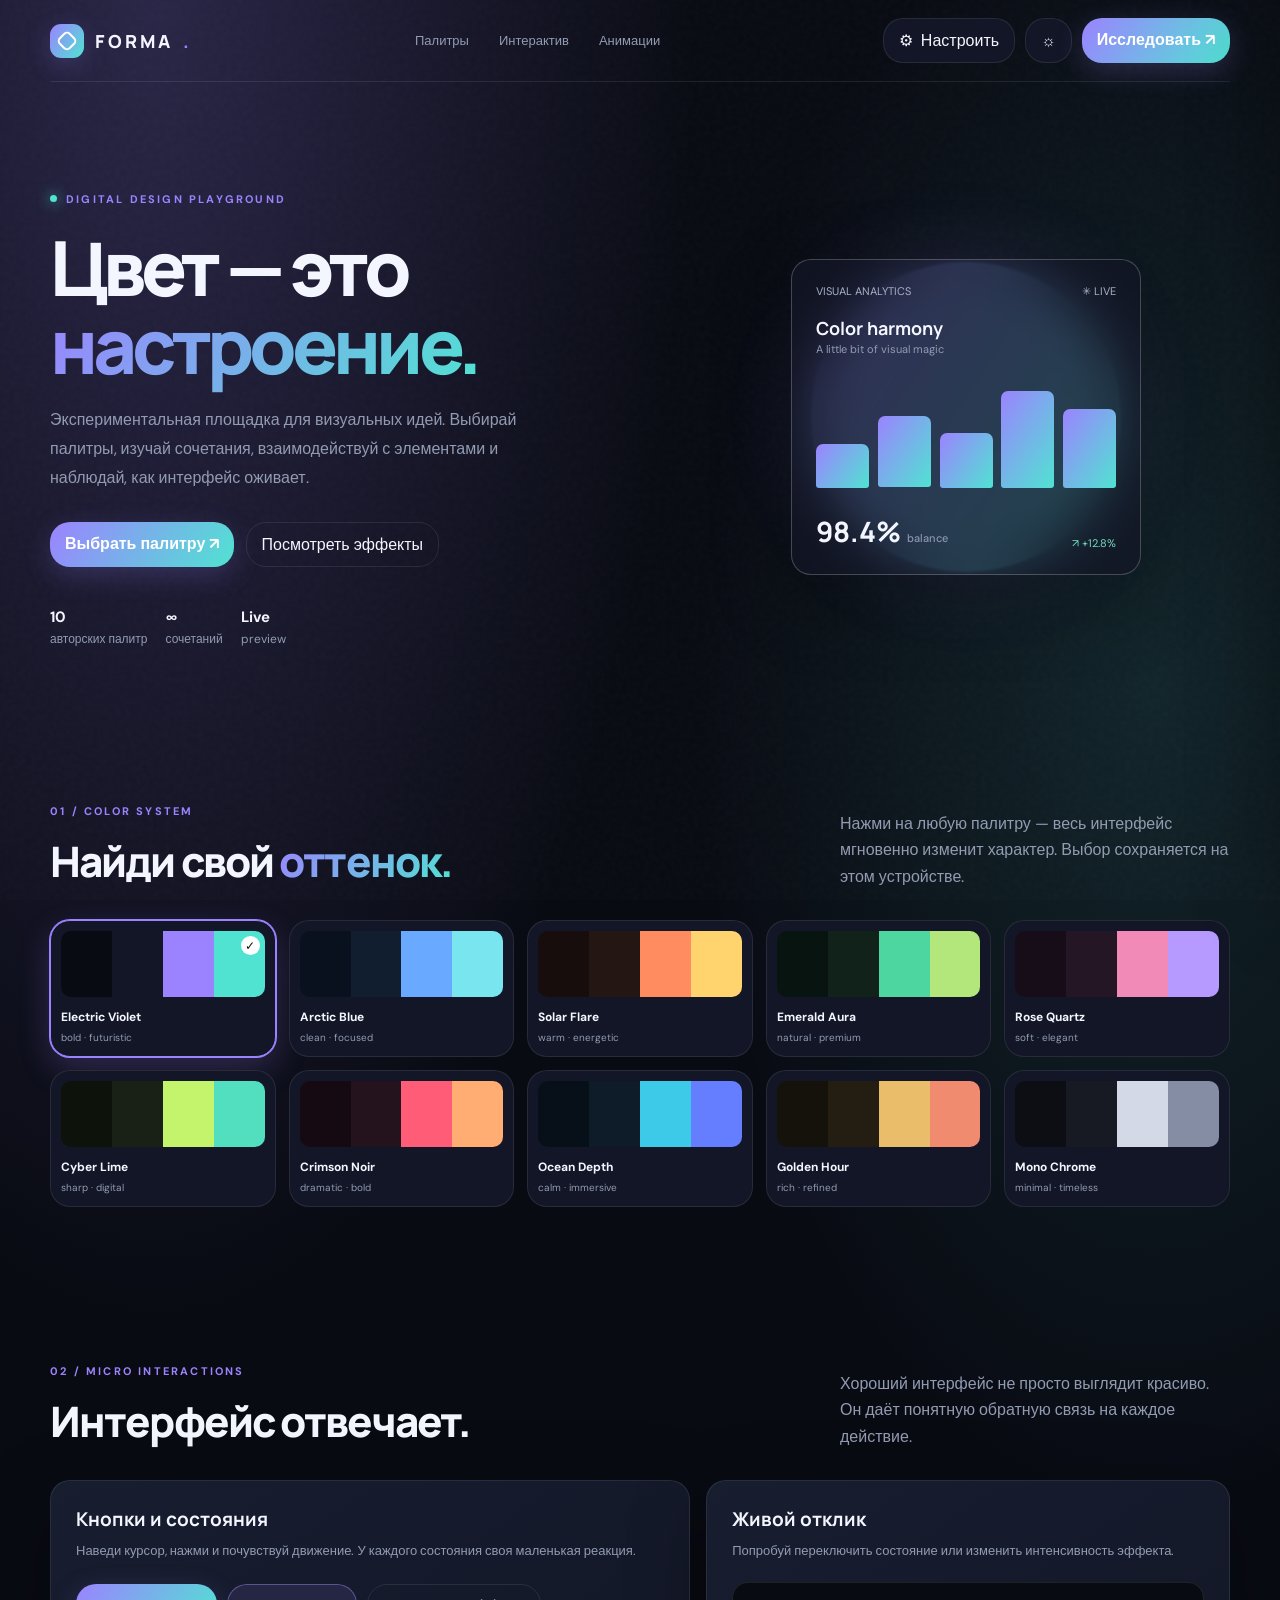
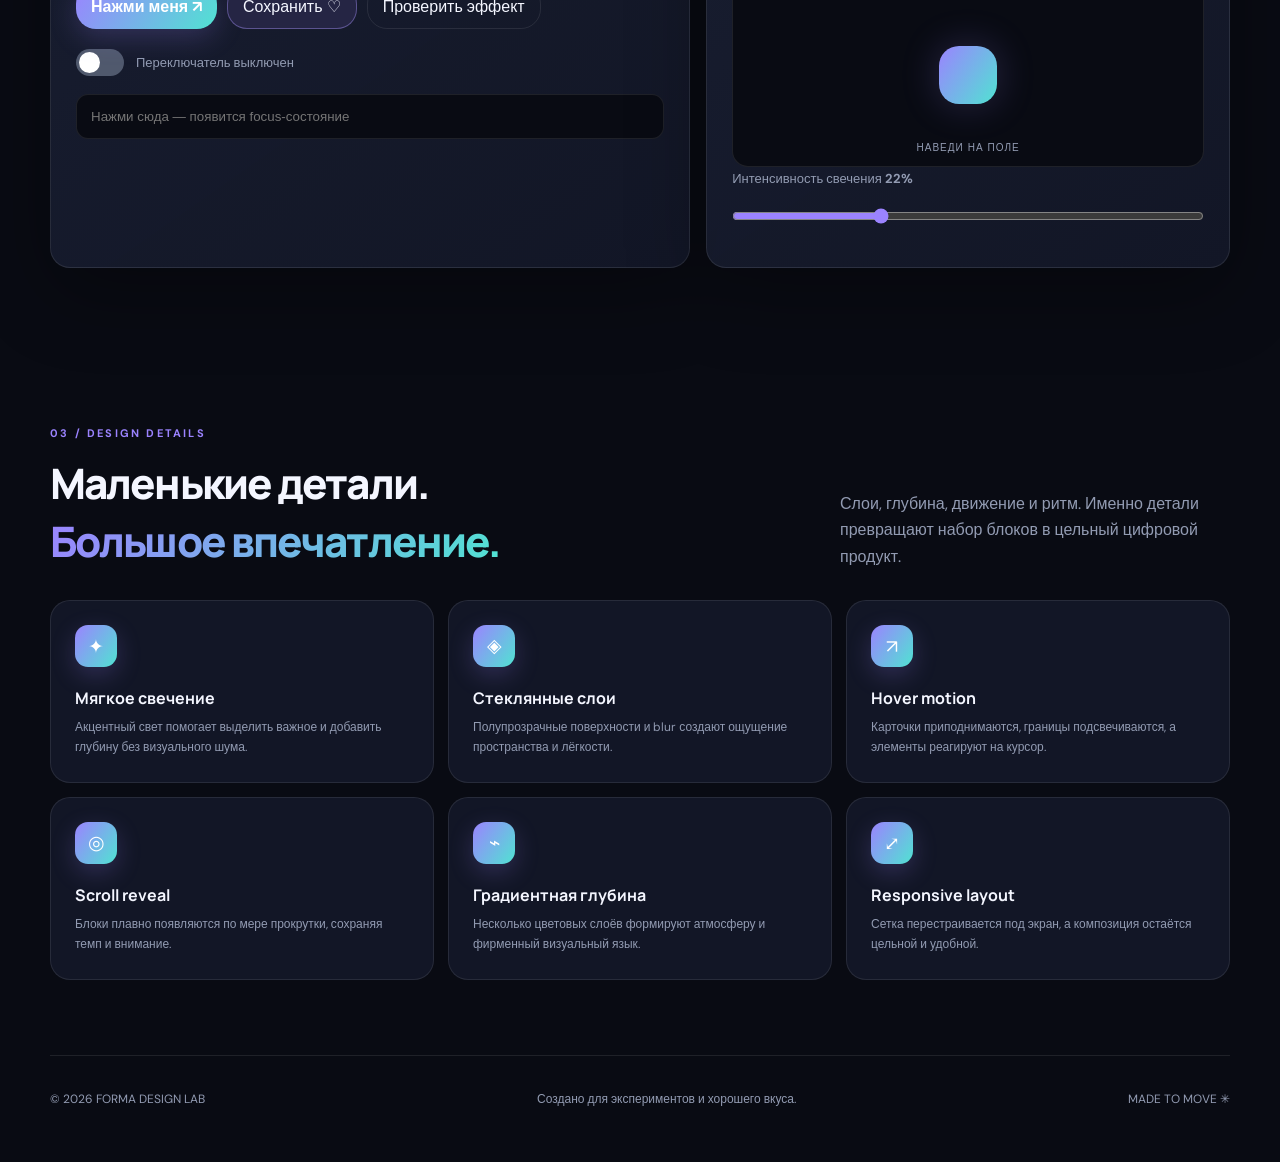
==== index.html @ 9c377cf8 "Expand FORMA into a full visual design system" ====
<!doctype html>
<html lang="ru">
<head>
<meta charset="utf-8"><meta name="viewport" content="width=device-width,initial-scale=1">
<meta name="theme-color" content="#090b13"><title>FORMA — Design playground</title>
<link rel="preconnect" href="https://fonts.googleapis.com"><link rel="preconnect" href="https://fonts.gstatic.com" crossorigin>
<link href="https://fonts.googleapis.com/css2?family=DM+Sans:wght@400;500;600;700&family=Manrope:wght@400;500;600;700;800&display=swap" rel="stylesheet">
<style>
:root{color-scheme:dark;--bg:#090b13;--surface:#111522;--surface2:#171d2d;--text:#f4f6ff;--muted:#929bb2;--line:rgba(255,255,255,.09);--a:#8b7cff;--b:#48d9d0;--glow:rgba(139,124,255,.22);--grad:linear-gradient(125deg,#8b7cff,#48d9d0);--shadow:0 24px 80px rgba(0,0,0,.32)}
*{box-sizing:border-box}html{scroll-behavior:smooth}body{margin:0;background:radial-gradient(ellipse at 12% 0%,var(--glow),transparent 34%),radial-gradient(ellipse at 90% 25%,color-mix(in srgb,var(--b) 12%,transparent),transparent 28%),var(--bg);color:var(--text);font-family:'DM Sans',sans-serif;min-height:100vh;transition:background .5s,color .35s;overflow-x:hidden}body:before{content:"";position:fixed;inset:0;pointer-events:none;z-index:-1;opacity:.17;background-image:url("data:image/svg+xml,%3Csvg viewBox='0 0 180 180' xmlns='http://www.w3.org/2000/svg'%3E%3Cfilter id='n'%3E%3CfeTurbulence type='fractalNoise' baseFrequency='.9' numOctaves='3' stitchTiles='stitch'/%3E%3C/filter%3E%3Crect width='100%25' height='100%25' filter='url(%23n)' opacity='.16'/%3E%3C/svg%3E")}
button{font:inherit;color:inherit;cursor:pointer}a{color:inherit;text-decoration:none}.shell{width:min(1180px,calc(100% - 48px));margin:auto}.topbar{height:82px;display:flex;align-items:center;justify-content:space-between;border-bottom:1px solid var(--line)}.brand{display:flex;align-items:center;gap:11px;font:800 18px Manrope;letter-spacing:.16em}.brandmark{width:34px;height:34px;border-radius:11px;background:var(--grad);box-shadow:0 6px 24px var(--glow);position:relative}.brandmark:after{content:"";position:absolute;inset:9px;border:2px solid white;border-radius:5px;transform:rotate(45deg)}.nav{display:flex;gap:30px;color:var(--muted);font-size:13px}.nav a{transition:color .2s}.nav a:hover{color:var(--text)}.top-actions{display:flex;gap:10px}.icon-btn,.btn{border:1px solid var(--line);background:var(--surface);border-radius:13px;padding:11px 15px;transition:transform .25s,border-color .25s,box-shadow .25s,background .25s}.icon-btn:hover,.btn:hover{transform:translateY(-3px);border-color:color-mix(in srgb,var(--a) 70%,white);box-shadow:0 10px 28px var(--glow)}.btn-primary{background:var(--grad);border:0;color:#fff;font-weight:700;box-shadow:0 8px 28px var(--glow)}.btn-primary:hover{filter:saturate(1.2);box-shadow:0 14px 38px var(--glow)}.hero{padding:104px 0 76px;display:grid;grid-template-columns:1.05fr .95fr;gap:70px;align-items:center}.eyebrow{display:inline-flex;gap:9px;align-items:center;color:var(--a);font-size:11px;letter-spacing:.2em;text-transform:uppercase;font-weight:700}.dot{width:7px;height:7px;background:var(--b);border-radius:50%;box-shadow:0 0 14px var(--b);animation:pulse 2s infinite}@keyframes pulse{50%{opacity:.35;transform:scale(.7)}}h1,h2,h3,p{margin-top:0}h1{font:800 clamp(48px,6vw,76px)/1.02 Manrope;letter-spacing:-.065em;margin:22px 0}.gradient-text{background:var(--grad);background-clip:text;color:transparent}.hero-copy{max-width:510px;color:var(--muted);font-size:16px;line-height:1.8}.hero-buttons{display:flex;gap:12px;margin-top:30px}.hero-note{display:flex;gap:18px;margin-top:40px;color:var(--muted);font-size:12px}.hero-note strong{color:var(--text);font-size:15px;display:block;margin-bottom:4px}.visual{position:relative;min-height:430px;display:grid;place-items:center}.orb{position:absolute;width:310px;height:310px;border-radius:50%;background:var(--grad);filter:blur(1px);opacity:.85;animation:float 8s ease-in-out infinite;box-shadow:0 0 100px var(--glow)}.orb:before,.orb:after{content:"";position:absolute;inset:22px;border-radius:50%;border:1px solid rgba(255,255,255,.35);transform:rotateX(65deg) rotateZ(25deg)}.orb:after{inset:48px;transform:rotateX(65deg) rotateZ(-35deg)}@keyframes float{50%{transform:translateY(-18px) rotate(12deg)}}.glass-card{position:relative;width:min(350px,90%);padding:24px;border:1px solid rgba(255,255,255,.22);background:rgba(18,22,36,.72);backdrop-filter:blur(24px);border-radius:24px;box-shadow:var(--shadow);animation:cardFloat 6s ease-in-out infinite;z-index:1}@keyframes cardFloat{50%{transform:translateY(-12px) rotate(1deg)}}.glass-head{display:flex;justify-content:space-between;align-items:center;color:#aab2c8;font-size:11px}.mini-bars{display:flex;align-items:end;gap:9px;height:105px;margin:24px 0}.mini-bars i{display:block;flex:1;border-radius:7px 7px 3px 3px;background:var(--grad);animation:barIn 1s both;transform-origin:bottom}.mini-bars i:nth-child(1){height:42%}.mini-bars i:nth-child(2){height:68%;animation-delay:.1s}.mini-bars i:nth-child(3){height:52%;animation-delay:.2s}.mini-bars i:nth-child(4){height:92%;animation-delay:.3s}.mini-bars i:nth-child(5){height:75%;animation-delay:.4s}@keyframes barIn{from{transform:scaleY(0)}to{transform:scaleY(1)}}.metric{font:700 28px Manrope}.metric small{font:500 11px 'DM Sans';color:#8c96ae}.section{padding:76px 0}.section-head{display:flex;align-items:end;justify-content:space-between;gap:20px;margin-bottom:30px}.section-head h2{font:800 clamp(30px,4vw,42px) Manrope;letter-spacing:-.045em;margin:12px 0 0}.section-head p{color:var(--muted);max-width:390px;line-height:1.65;margin:0}.palette-grid{display:grid;grid-template-columns:repeat(5,1fr);gap:13px}.palette{border:1px solid var(--line);background:var(--surface);padding:10px;border-radius:17px;text-align:left;transition:transform .25s,border-color .25s,box-shadow .25s;position:relative;overflow:hidden}.palette:hover{transform:translateY(-6px);border-color:var(--a);box-shadow:0 15px 35px var(--glow)}.palette.active{border-color:var(--a);box-shadow:0 0 0 1px var(--a),0 12px 32px var(--glow)}.swatches{height:66px;border-radius:10px;display:flex;overflow:hidden;margin-bottom:12px}.swatches i{flex:1}.palette b{font-size:12px;display:block}.palette small{font-size:10px;color:var(--muted)}.palette .check{position:absolute;right:15px;top:15px;background:#fff;color:#111;width:19px;height:19px;border-radius:50%;display:grid;place-items:center;font-size:12px;opacity:0;transform:scale(.5);transition:.2s}.palette.active .check{opacity:1;transform:scale(1)}.demo-grid{display:grid;grid-template-columns:1.1fr .9fr;gap:16px}.panel{background:linear-gradient(145deg,color-mix(in srgb,var(--surface2) 90%,transparent),var(--surface));border:1px solid var(--line);border-radius:22px;padding:25px;box-shadow:var(--shadow);transition:transform .3s,border-color .3s}.panel:hover{border-color:color-mix(in srgb,var(--a) 50%,var(--line))}.panel h3{font:700 19px Manrope;margin-bottom:8px}.muted{color:var(--muted);font-size:13px;line-height:1.7}.button-row{display:flex;flex-wrap:wrap;gap:10px;margin-top:22px}.btn-outline{background:transparent}.btn-soft{background:color-mix(in srgb,var(--a) 14%,var(--surface));border-color:color-mix(in srgb,var(--a) 35%,var(--line))}.interaction{display:flex;gap:12px;align-items:center;margin-top:20px}.toggle{width:48px;height:27px;border:0;border-radius:99px;background:#50596d;padding:3px;transition:.25s}.toggle span{display:block;width:21px;height:21px;border-radius:50%;background:white;transition:.25s}.toggle.on{background:var(--a)}.toggle.on span{transform:translateX(21px)}.demo-input{width:100%;margin-top:18px;background:var(--bg);border:1px solid var(--line);border-radius:12px;padding:14px;color:var(--text);outline:none;transition:.2s}.demo-input:focus{border-color:var(--a);box-shadow:0 0 0 4px var(--glow)}.feature-grid{display:grid;grid-template-columns:repeat(3,1fr);gap:14px}.feature{padding:24px;border:1px solid var(--line);background:var(--surface);border-radius:20px;transition:transform .3s,border-color .3s,background .3s}.feature:hover{transform:translateY(-8px) scale(1.01);border-color:var(--a);background:var(--surface2)}.feature-icon{width:42px;height:42px;border-radius:13px;background:var(--grad);display:grid;place-items:center;color:#fff;font-size:19px;margin-bottom:20px;box-shadow:0 8px 24px var(--glow)}.feature h3{font:700 16px Manrope;margin-bottom:8px}.feature p{font-size:12px;color:var(--muted);line-height:1.7;margin:0}.motion-demo{height:185px;display:grid;place-items:center;background:var(--bg);border:1px solid var(--line);border-radius:16px;margin-top:20px;overflow:hidden;position:relative}.motion-ball{width:58px;height:58px;border-radius:20px;background:var(--grad);box-shadow:0 0 38px var(--glow);transition:transform .55s cubic-bezier(.2,.8,.2,1),border-radius .55s}.motion-demo:hover .motion-ball{transform:rotate(135deg) scale(1.35);border-radius:50%}.motion-label{position:absolute;bottom:12px;font-size:10px;color:var(--muted);letter-spacing:.1em}.range{width:100%;accent-color:var(--a);margin:18px 0}.footer{padding:35px 0 55px;border-top:1px solid var(--line);display:flex;justify-content:space-between;color:var(--muted);font-size:12px}.reveal{opacity:0;transform:translateY(24px);transition:opacity .7s ease,transform .7s cubic-bezier(.2,.8,.2,1)}.reveal.visible{opacity:1;transform:none}.toast{position:fixed;bottom:25px;left:50%;transform:translate(-50%,20px);background:var(--surface2);border:1px solid var(--line);padding:13px 18px;border-radius:13px;box-shadow:var(--shadow);opacity:0;pointer-events:none;transition:.3s;z-index:20;font-size:13px}.toast.show{opacity:1;transform:translate(-50%,0)}.ripple{position:absolute;border-radius:50%;background:rgba(255,255,255,.35);transform:scale(0);animation:ripple .55s linear;pointer-events:none}@keyframes ripple{to{transform:scale(4);opacity:0}}.palette,.btn{position:relative;overflow:hidden}.cursor-glow{position:fixed;left:0;top:0;width:260px;height:260px;border-radius:50%;background:var(--glow);filter:blur(65px);pointer-events:none;z-index:-1;transform:translate3d(-200%,-200%,0);opacity:.55;will-change:transform;contain:strict}
/* Keep frequently animated layers on the compositor for smoother motion. */
.orb,.glass-card,.motion-ball,.reveal,.toast,.mini-bars i{will-change:transform,opacity}
.btn,.palette,.feature{backface-visibility:hidden;transform:translateZ(0)}
@media(prefers-reduced-motion:no-preference){html{scroll-behavior:smooth} .orb,.glass-card,.motion-ball{transform:translateZ(0)}}
@media(max-width:850px){.hero{grid-template-columns:1fr;gap:20px;padding-top:70px}.visual{min-height:340px}.palette-grid{grid-template-columns:repeat(3,1fr)}.demo-grid{grid-template-columns:1fr}.nav{display:none}.feature-grid{grid-template-columns:repeat(2,1fr)}}@media(max-width:560px){.shell{width:min(100% - 30px,1180px)}.topbar{height:68px}.brand{font-size:15px}.top-actions .btn{padding:9px 11px;font-size:11px}.hero{padding:58px 0 42px}h1{font-size:48px}.hero-copy{font-size:14px}.hero-buttons{flex-wrap:wrap}.visual{min-height:300px}.orb{width:230px;height:230px}.glass-card{width:290px;padding:18px}.section{padding:52px 0}.section-head{display:block}.section-head p{margin-top:12px}.palette-grid{grid-template-columns:repeat(2,1fr);gap:9px}.palette{padding:8px}.swatches{height:52px}.feature-grid{grid-template-columns:1fr}.footer{gap:12px;flex-direction:column}.hero-note{gap:12px}}
@media(prefers-reduced-motion:reduce){*,*:before,*:after{scroll-behavior:auto!important;animation-duration:.01ms!important;transition-duration:.01ms!important}}

/* DESIGN CONTROL PANEL */
:root{--ui-radius:20px;--glass-blur:24px}
.panel,.feature,.glass-card{border-radius:var(--ui-radius)}
.glass-card{backdrop-filter:blur(var(--glass-blur))}
.settings-trigger{display:flex;align-items:center;gap:8px}
.settings-overlay{position:fixed;inset:0;background:rgba(3,5,12,.58);backdrop-filter:blur(7px);z-index:40;opacity:0;visibility:hidden;transition:.25s}
.settings-overlay.open{opacity:1;visibility:visible}
.settings-panel{position:fixed;z-index:41;right:0;top:0;height:100dvh;width:min(390px,100%);padding:28px;background:var(--surface);border-left:1px solid var(--line);box-shadow:-25px 0 80px rgba(0,0,0,.28);transform:translateX(105%);transition:transform .35s cubic-bezier(.2,.8,.2,1);overflow:auto}
.settings-panel.open{transform:translateX(0)}
.settings-head{display:flex;justify-content:space-between;align-items:center;margin-bottom:8px}
.settings-head h2{font:800 25px Manrope;letter-spacing:-.04em;margin:0}
.settings-intro{color:var(--muted);font-size:13px;line-height:1.6;margin-bottom:28px}
.setting{padding:18px 0;border-top:1px solid var(--line)}
.setting-top{display:flex;justify-content:space-between;gap:12px;align-items:center;margin-bottom:10px}
.setting-top label{font-size:13px;font-weight:700}
.setting-value{font-size:12px;color:var(--a);font-weight:700}
.setting input[type=range]{width:100%;accent-color:var(--a)}
.setting-hint{color:var(--muted);font-size:11px;margin-top:7px}
.setting-switch{width:44px;height:25px;border:0;border-radius:30px;background:#596174;padding:3px;transition:.2s}
.setting-switch span{display:block;width:19px;height:19px;border-radius:50%;background:#fff;transition:.2s}
.setting-switch.on{background:var(--a)}
.setting-switch.on span{transform:translateX(19px)}
.settings-actions{display:flex;gap:10px;margin-top:22px}
.settings-actions .btn{flex:1}
body.no-cursor-glow .cursor-glow{display:none}
body.motion-off *,body.motion-off *:before,body.motion-off *:after{animation:none!important;transition:none!important;scroll-behavior:auto!important}
@media(max-width:560px){.settings-panel{padding:22px}.settings-trigger .settings-label{display:none}}


:root{--font-ui:'DM Sans',sans-serif;--font-display:'Manrope',sans-serif;--section-space:76px;--content-width:1180px}
body{font-family:var(--font-ui)}h1,h2,h3,.brand,.metric,.settings-head h2{font-family:var(--font-display)}
.shell{width:min(var(--content-width),calc(100% - 48px))}.section{padding:var(--section-space) 0}
.btn,.icon-btn,.palette,.feature,.panel{border-radius:var(--ui-radius)}
body.buttons-pill .btn,body.buttons-pill .icon-btn{border-radius:999px}
body.buttons-sharp .btn,body.buttons-sharp .icon-btn{border-radius:7px}
body.shadow-off .panel,body.shadow-off .glass-card,body.shadow-off .feature{box-shadow:none}
body.bg-grid:after{content:"";position:fixed;inset:0;z-index:-2;pointer-events:none;opacity:.12;background-image:linear-gradient(var(--line) 1px,transparent 1px),linear-gradient(90deg,var(--line) 1px,transparent 1px);background-size:42px 42px;mask-image:linear-gradient(to bottom,black,transparent 80%)}
body.font-editorial{--font-ui:Georgia,serif;--font-display:Georgia,serif}body.font-geometric{--font-ui:'Manrope',sans-serif;--font-display:'Manrope',sans-serif}
body.motion-soft .feature:hover,body.motion-soft .palette:hover{transition-duration:.55s}
body.motion-snappy .feature,body.motion-snappy .palette,body.motion-snappy .btn{transition-duration:.12s}
body.motion-cinematic .feature,body.motion-cinematic .palette,body.motion-cinematic .btn{transition-duration:.8s}
.settings-select{width:100%;background:var(--bg);color:var(--text);border:1px solid var(--line);border-radius:12px;padding:12px;font:inherit;font-size:13px;outline:none}
.settings-select:focus{border-color:var(--a);box-shadow:0 0 0 3px var(--glow)}
.setting-preset-grid{display:grid;grid-template-columns:repeat(2,1fr);gap:8px;margin-top:12px}
.preset-chip{border:1px solid var(--line);background:var(--surface2);border-radius:12px;padding:10px 8px;font-size:11px;text-align:center;transition:.2s}
.preset-chip:hover,.preset-chip.active{border-color:var(--a);background:color-mix(in srgb,var(--a) 15%,var(--surface2))}
.settings-divider{font:700 10px var(--font-ui);letter-spacing:.16em;color:var(--a);text-transform:uppercase;padding:20px 0 4px}
@media(max-width:560px){.shell{width:min(100% - 30px,var(--content-width))}}

</style>
</head>
<body>
<div class="cursor-glow" id="cursorGlow"></div>
<header class="shell topbar"><a class="brand" href="#"><span class="brandmark"></span>FORMA<span style="color:var(--a)">.</span></a><nav class="nav"><a href="#palettes">Палитры</a><a href="#interactions">Интерактив</a><a href="#motion">Анимации</a></nav><div class="top-actions"><button class="btn settings-trigger" id="settingsOpen" aria-label="Открыть настройки">⚙ <span class="settings-label">Настроить</span></button><button class="icon-btn" id="modeBtn" aria-label="Переключить режим">☼</button><a class="btn btn-primary" href="#palettes">Исследовать ↗</a></div></header>
<main>
<section class="shell hero"><div><div class="eyebrow"><span class="dot"></span> DIGITAL DESIGN PLAYGROUND</div><h1>Цвет — это<br><span class="gradient-text">настроение.</span></h1><p class="hero-copy">Экспериментальная площадка для визуальных идей. Выбирай палитры, изучай сочетания, взаимодействуй с элементами и наблюдай, как интерфейс оживает.</p><div class="hero-buttons"><a class="btn btn-primary" href="#palettes">Выбрать палитру <span>↗</span></a><a class="btn btn-outline" href="#interactions">Посмотреть эффекты</a></div><div class="hero-note"><div><strong>10</strong> авторских палитр</div><div><strong>∞</strong> сочетаний</div><div><strong>Live</strong> preview</div></div></div>
<div class="visual"><div class="orb"></div><div class="glass-card"><div class="glass-head"><span>VISUAL ANALYTICS</span><span>✳ LIVE</span></div><div style="font:700 18px Manrope;margin-top:18px">Color harmony</div><div class="muted" style="font-size:11px">A little bit of visual magic</div><div class="mini-bars"><i></i><i></i><i></i><i></i><i></i></div><div style="display:flex;justify-content:space-between;align-items:end"><div class="metric">98.4% <small>balance</small></div><span style="color:#72dfc4;font-size:11px">↗ +12.8%</span></div></div></div></section>
<section class="shell section reveal" id="palettes"><div class="section-head"><div><div class="eyebrow">01 / COLOR SYSTEM</div><h2>Найди свой <span class="gradient-text">оттенок.</span></h2></div><p>Нажми на любую палитру — весь интерфейс мгновенно изменит характер. Выбор сохраняется на этом устройстве.</p></div><div class="palette-grid" id="paletteGrid"></div></section>
<section class="shell section reveal" id="interactions"><div class="section-head"><div><div class="eyebrow">02 / MICRO INTERACTIONS</div><h2>Интерфейс отвечает.</h2></div><p>Хороший интерфейс не просто выглядит красиво. Он даёт понятную обратную связь на каждое действие.</p></div><div class="demo-grid"><article class="panel"><h3>Кнопки и состояния</h3><p class="muted">Наведи курсор, нажми и почувствуй движение. У каждого состояния своя маленькая реакция.</p><div class="button-row"><button class="btn btn-primary" data-toast="Готово! Действие выполнено">Нажми меня ↗</button><button class="btn btn-soft" data-toast="Сохранено в избранное">Сохранить ♡</button><button class="btn btn-outline" id="shakeBtn">Проверить эффект</button></div><div class="interaction"><button class="toggle" id="toggle"><span></span></button><span class="muted" id="toggleText">Переключатель выключен</span></div><input class="demo-input" placeholder="Нажми сюда — появится focus-состояние"></article><article class="panel"><h3>Живой отклик</h3><p class="muted">Попробуй переключить состояние или изменить интенсивность эффекта.</p><div class="motion-demo" id="motionDemo"><div class="motion-ball"></div><span class="motion-label">НАВЕДИ НА ПОЛЕ</span></div><label class="muted" for="intensity">Интенсивность свечения <b id="intensityValue">22%</b></label><input class="range" id="intensity" type="range" min="5" max="60" value="22"></article></div></section>
<section class="shell section reveal" id="motion"><div class="section-head"><div><div class="eyebrow">03 / DESIGN DETAILS</div><h2>Маленькие детали.<br><span class="gradient-text">Большое впечатление.</span></h2></div><p>Слои, глубина, движение и ритм. Именно детали превращают набор блоков в цельный цифровой продукт.</p></div><div class="feature-grid"><article class="feature"><div class="feature-icon">✦</div><h3>Мягкое свечение</h3><p>Акцентный свет помогает выделить важное и добавить глубину без визуального шума.</p></article><article class="feature"><div class="feature-icon">◈</div><h3>Стеклянные слои</h3><p>Полупрозрачные поверхности и blur создают ощущение пространства и лёгкости.</p></article><article class="feature"><div class="feature-icon">↗</div><h3>Hover motion</h3><p>Карточки приподнимаются, границы подсвечиваются, а элементы реагируют на курсор.</p></article><article class="feature"><div class="feature-icon">◎</div><h3>Scroll reveal</h3><p>Блоки плавно появляются по мере прокрутки, сохраняя темп и внимание.</p></article><article class="feature"><div class="feature-icon">⌁</div><h3>Градиентная глубина</h3><p>Несколько цветовых слоёв формируют атмосферу и фирменный визуальный язык.</p></article><article class="feature"><div class="feature-icon">⤢</div><h3>Responsive layout</h3><p>Сетка перестраивается под экран, а композиция остаётся цельной и удобной.</p></article></div></section>
</main><footer class="shell footer"><span>© 2026 FORMA DESIGN LAB</span><span>Создано для экспериментов и хорошего вкуса.</span><span>MADE TO MOVE ✳</span></footer><div class="settings-overlay" id="settingsOverlay"></div>
<aside class="settings-panel" id="settingsPanel" aria-label="Настройки дизайна" aria-hidden="true">
 <div class="settings-head"><h2>Дизайн-настройки</h2><button class="icon-btn" id="settingsClose" aria-label="Закрыть">✕</button></div>
 <p class="settings-intro">Настрой внешний вид FORMA в реальном времени. Изменения сохраняются на этом устройстве.</p>
 <div class="setting"><div class="setting-top"><label for="radiusControl">Скругление элементов</label><span class="setting-value" id="radiusValue">20 px</span></div><input id="radiusControl" type="range" min="8" max="32" value="20"><div class="setting-hint">Меняет характер карточек и стеклянного блока.</div></div>
 <div class="setting"><div class="setting-top"><label for="blurControl">Сила стеклянного эффекта</label><span class="setting-value" id="blurValue">24 px</span></div><input id="blurControl" type="range" min="0" max="40" value="24"><div class="setting-hint">Управляет размытием фона под glass-карточкой.</div></div>
 <div class="setting"><div class="setting-top"><label for="glowControl">Интенсивность свечения</label><span class="setting-value" id="glowValue">22%</span></div><input id="glowControl" type="range" min="5" max="55" value="22"><div class="setting-hint">Изменяет цветное свечение интерфейса.</div></div>
 <div class="setting"><div class="setting-top"><label>Свечение за курсором</label><button class="setting-switch on" id="cursorSwitch" aria-label="Переключить свечение курсора"><span></span></button></div><div class="setting-hint">Можно отключить для более спокойного интерфейса.</div></div>
 <div class="setting"><div class="setting-top"><label>Анимации интерфейса</label><button class="setting-switch on" id="motionSwitch" aria-label="Переключить анимации"><span></span></button></div><div class="setting-hint">Отключает декоративные движения и переходы.</div></div>

 <div class="settings-divider">Быстрые стили</div>
 <div class="setting"><div class="setting-top"><label>Готовый характер интерфейса</label></div><div class="setting-preset-grid">
 <button class="preset-chip" data-preset="signature">✦ Signature</button><button class="preset-chip" data-preset="minimal">◌ Minimal</button><button class="preset-chip" data-preset="soft">☁ Soft</button><button class="preset-chip" data-preset="bold">⚡ Bold</button></div></div>
 <div class="settings-divider">Типографика и форма</div>
 <div class="setting"><div class="setting-top"><label for="fontControl">Шрифт интерфейса</label></div><select class="settings-select" id="fontControl"><option value="modern">Modern — DM Sans</option><option value="geometric">Geometric — Manrope</option><option value="editorial">Editorial — Serif</option></select></div>
 <div class="setting"><div class="setting-top"><label for="buttonControl">Форма кнопок</label></div><select class="settings-select" id="buttonControl"><option value="rounded">Мягкие скругления</option><option value="pill">Капсулы</option><option value="sharp">Геометричные</option></select></div>
 <div class="setting"><div class="setting-top"><label for="densityControl">Плотность композиции</label><span class="setting-value" id="densityValue">76 px</span></div><input id="densityControl" type="range" min="42" max="110" value="76"><div class="setting-hint">Вертикальный ритм между секциями.</div></div>
 <div class="settings-divider">Атмосфера и движение</div>
 <div class="setting"><div class="setting-top"><label for="animationControl">Характер анимаций</label></div><select class="settings-select" id="animationControl"><option value="balanced">Balanced — сбалансированный</option><option value="soft">Soft — плавный</option><option value="snappy">Snappy — быстрый</option><option value="cinematic">Cinematic — медленный</option></select></div>
 <div class="setting"><div class="setting-top"><label>Глубокие тени</label><button class="setting-switch on" id="shadowSwitch" aria-label="Переключить тени"><span></span></button></div><div class="setting-hint">Добавляет объём карточкам и панелям.</div></div>
 <div class="setting"><div class="setting-top"><label>Фоновая сетка</label><button class="setting-switch" id="gridSwitch" aria-label="Переключить сетку"><span></span></button></div><div class="setting-hint">Тонкая техническая сетка на фоне.</div></div>
 <div class="settings-actions"><button class="btn btn-outline" id="settingsReset">Сбросить</button><button class="btn btn-primary" id="settingsDone">Готово ✓</button></div>
</aside>
<div class="toast" id="toast" role="status"></div>
<script>
const palettes=[
{name:'Electric Violet',sub:'bold · futuristic',a:'#9b83ff',b:'#50e3d2',bg:'#090b13',surface:'#121626',surface2:'#1a2033',glow:'rgba(155,131,255,.23)'},
{name:'Arctic Blue',sub:'clean · focused',a:'#69a9ff',b:'#79e5ee',bg:'#08111d',surface:'#101e30',surface2:'#172a40',glow:'rgba(105,169,255,.24)'},
{name:'Solar Flare',sub:'warm · energetic',a:'#ff8b61',b:'#ffd36e',bg:'#160d0c',surface:'#241613',surface2:'#352018',glow:'rgba(255,139,97,.22)'},
{name:'Emerald Aura',sub:'natural · premium',a:'#4ed6a0',b:'#b4e77b',bg:'#07140f',surface:'#102219',surface2:'#183326',glow:'rgba(78,214,160,.22)'},
{name:'Rose Quartz',sub:'soft · elegant',a:'#f28ab8',b:'#b69aff',bg:'#170d18',surface:'#251626',surface2:'#35203a',glow:'rgba(242,138,184,.22)'},
{name:'Cyber Lime',sub:'sharp · digital',a:'#c4f46b',b:'#52dfc0',bg:'#0d120b',surface:'#192015',surface2:'#26321d',glow:'rgba(196,244,107,.2)'},
{name:'Crimson Noir',sub:'dramatic · bold',a:'#ff5c78',b:'#ffad72',bg:'#150a11',surface:'#24121d',surface2:'#351927',glow:'rgba(255,92,120,.23)'},
{name:'Ocean Depth',sub:'calm · immersive',a:'#3dcae8',b:'#657dff',bg:'#071018',surface:'#0e1c29',surface2:'#142b3c',glow:'rgba(61,202,232,.22)'},
{name:'Golden Hour',sub:'rich · refined',a:'#e9bd69',b:'#f18b70',bg:'#15110b',surface:'#241d12',surface2:'#342918',glow:'rgba(233,189,105,.2)'},
{name:'Mono Chrome',sub:'minimal · timeless',a:'#d4d9e8',b:'#858da5',bg:'#0c0e13',surface:'#171a22',surface2:'#222632',glow:'rgba(190,200,225,.17)'}
];
let selected=localStorage.getItem('forma-palette')||'Electric Violet';let light=false;
const root=document.documentElement;
function applyPalette(p){selected=p.name;root.style.setProperty('--a',p.a);root.style.setProperty('--b',p.b);root.style.setProperty('--bg',light?'#f3f5fb':p.bg);root.style.setProperty('--surface',light?'#ffffff':p.surface);root.style.setProperty('--surface2',light?'#e9edf7':p.surface2);root.style.setProperty('--glow',p.glow);root.style.setProperty('--grad',`linear-gradient(125deg,${p.a},${p.b})`);document.body.style.color=light?'#171b29':'var(--text)';document.body.style.setProperty('--text',light?'#171b29':'#f4f6ff');document.body.style.setProperty('--muted',light?'#667087':'#929bb2');document.body.style.setProperty('--line',light?'rgba(25,35,60,.12)':'rgba(255,255,255,.09)');localStorage.setItem('forma-palette',p.name);renderPalettes()}
function renderPalettes(){document.getElementById('paletteGrid').innerHTML=palettes.map(p=>`<button class="palette ${p.name===selected?'active':''}" data-palette="${p.name}"><span class="check">✓</span><span class="swatches"><i style="background:${p.bg}"></i><i style="background:${p.surface}"></i><i style="background:${p.a}"></i><i style="background:${p.b}"></i></span><b>${p.name}</b><small>${p.sub}</small></button>`).join('')}
document.getElementById('paletteGrid').addEventListener('click',e=>{const b=e.target.closest('[data-palette]');if(!b)return;applyPalette(palettes.find(p=>p.name===b.dataset.palette));applyDesignSettings();toast('Палитра «'+selected+'» применена')});
document.getElementById('modeBtn').addEventListener('click',()=>{light=!light;applyPalette(palettes.find(p=>p.name===selected));applyDesignSettings();document.getElementById('modeBtn').textContent=light?'☾':'☼';toast(light?'Светлая тема':'Тёмная тема')});
function toast(t){const el=document.getElementById('toast');el.textContent=t;el.classList.add('show');clearTimeout(window.toastTimer);window.toastTimer=setTimeout(()=>el.classList.remove('show'),2200)}
document.addEventListener('click',e=>{const b=e.target.closest('button');if(!b)return;const r=document.createElement('span');r.className='ripple';const rect=b.getBoundingClientRect(),size=Math.max(rect.width,rect.height);r.style.width=r.style.height=size+'px';r.style.left=(e.clientX-rect.left-size/2)+'px';r.style.top=(e.clientY-rect.top-size/2)+'px';b.appendChild(r);setTimeout(()=>r.remove(),600)});
document.querySelectorAll('[data-toast]').forEach(b=>b.addEventListener('click',()=>toast(b.dataset.toast)));
document.getElementById('toggle').addEventListener('click',e=>{const on=e.currentTarget.classList.toggle('on');document.getElementById('toggleText').textContent=on?'Переключатель включён':'Переключатель выключен';toast(on?'Режим активирован':'Режим отключён')});
document.getElementById('shakeBtn').addEventListener('click',e=>{e.currentTarget.animate([{transform:'translateX(0)'},{transform:'translateX(-5px)'},{transform:'translateX(5px)'},{transform:'translateX(-3px)'},{transform:'translateX(0)'}],{duration:350});toast('Вот так работает feedback')});
document.getElementById('intensity').addEventListener('input',e=>{const v=e.target.value;document.getElementById('intensityValue').textContent=v+'%';const p=palettes.find(x=>x.name===selected);root.style.setProperty('--glow',p.glow.replace(/\.\d+\)/, (v/100).toFixed(2)+')'))});
const observer=new IntersectionObserver(entries=>entries.forEach(x=>{if(x.isIntersecting){x.target.classList.add('visible');observer.unobserve(x.target)}}),{threshold:.12});document.querySelectorAll('.reveal').forEach(el=>observer.observe(el));
const glow=document.getElementById('cursorGlow');
// Cursor glow: coalesce pointer events and cap JS updates at 244 FPS.
// requestAnimationFrame remains synced to the monitor refresh rate (60/120/144/240 Hz).
const MAX_FPS=244,FRAME_MS=1000/MAX_FPS;let pointerX=-1000,pointerY=-1000,lastGlowFrame=0,glowFramePending=false;
window.addEventListener('pointermove',e=>{pointerX=e.clientX;pointerY=e.clientY;if(!glowFramePending){glowFramePending=true;requestAnimationFrame(updateCursorGlow)}},{passive:true});
function updateCursorGlow(timestamp){glowFramePending=false;if(timestamp-lastGlowFrame<FRAME_MS){glowFramePending=true;requestAnimationFrame(updateCursorGlow);return}lastGlowFrame=timestamp;glow.style.transform=`translate3d(${pointerX-130}px,${pointerY-130}px,0)`;}
applyPalette(palettes.find(p=>p.name===selected)||palettes[0]);

const settingsPanel=document.getElementById('settingsPanel'),settingsOverlay=document.getElementById('settingsOverlay');
function openSettings(){settingsPanel.classList.add('open');settingsOverlay.classList.add('open');settingsPanel.setAttribute('aria-hidden','false')}
function closeSettings(){settingsPanel.classList.remove('open');settingsOverlay.classList.remove('open');settingsPanel.setAttribute('aria-hidden','true')}
document.getElementById('settingsOpen').addEventListener('click',openSettings);
document.getElementById('settingsClose').addEventListener('click',closeSettings);
document.getElementById('settingsDone').addEventListener('click',closeSettings);
settingsOverlay.addEventListener('click',closeSettings);
document.addEventListener('keydown',e=>{if(e.key==='Escape')closeSettings()});
const settingDefaults={radius:20,blur:24,glow:22,cursor:true,motion:true,font:'modern',button:'rounded',density:76,animation:'balanced',shadow:true,grid:false};
const stylePresets={
 signature:{radius:20,blur:24,glow:22,font:'modern',button:'rounded',density:76,animation:'balanced',shadow:true,grid:false},
 minimal:{radius:12,blur:8,glow:10,font:'geometric',button:'sharp',density:58,animation:'snappy',shadow:false,grid:false},
 soft:{radius:28,blur:34,glow:35,font:'modern',button:'pill',density:92,animation:'soft',shadow:true,grid:false},
 bold:{radius:14,blur:14,glow:48,font:'geometric',button:'rounded',density:68,animation:'cinematic',shadow:true,grid:true}
};
function readSettings(){try{return {...settingDefaults,...JSON.parse(localStorage.getItem('forma-design-settings')||'{}')}}catch{return {...settingDefaults}}}
let designSettings=readSettings();
function saveSettings(){localStorage.setItem('forma-design-settings',JSON.stringify(designSettings))}
function setSwitch(id,on){const el=document.getElementById(id);el.classList.toggle('on',on);el.setAttribute('aria-pressed',String(on))}
function applyDesignSettings(){
 root.style.setProperty('--ui-radius',designSettings.radius+'px');
 root.style.setProperty('--glass-blur',designSettings.blur+'px');
 root.style.setProperty('--section-space',designSettings.density+'px');
 document.body.classList.toggle('font-editorial',designSettings.font==='editorial');
 document.body.classList.toggle('font-geometric',designSettings.font==='geometric');
 document.body.classList.toggle('buttons-pill',designSettings.button==='pill');
 document.body.classList.toggle('buttons-sharp',designSettings.button==='sharp');
 document.body.classList.toggle('shadow-off',!designSettings.shadow);
 document.body.classList.toggle('bg-grid',designSettings.grid);
 ['soft','snappy','cinematic'].forEach(v=>document.body.classList.toggle('motion-'+v,designSettings.animation===v));
 document.getElementById('fontControl').value=designSettings.font;
 document.getElementById('buttonControl').value=designSettings.button;
 document.getElementById('densityControl').value=designSettings.density;
 document.getElementById('densityValue').textContent=designSettings.density+' px';
 document.getElementById('animationControl').value=designSettings.animation;
 setSwitch('shadowSwitch',designSettings.shadow);setSwitch('gridSwitch',designSettings.grid);
 document.querySelectorAll('[data-preset]').forEach(b=>b.classList.toggle('active',b.dataset.preset===window.activeDesignPreset));
 const p=palettes.find(x=>x.name===selected)||palettes[0];
 const alpha=(designSettings.glow/100).toFixed(2);
 root.style.setProperty('--glow',p.glow.replace(/\.\d+\)/,alpha+')'));
 document.getElementById('radiusControl').value=designSettings.radius;
 document.getElementById('radiusValue').textContent=designSettings.radius+' px';
 document.getElementById('blurControl').value=designSettings.blur;
 document.getElementById('blurValue').textContent=designSettings.blur+' px';
 document.getElementById('glowControl').value=designSettings.glow;
 document.getElementById('glowValue').textContent=designSettings.glow+'%';
 document.body.classList.toggle('no-cursor-glow',!designSettings.cursor);
 document.body.classList.toggle('motion-off',!designSettings.motion);
 setSwitch('cursorSwitch',designSettings.cursor);setSwitch('motionSwitch',designSettings.motion);
}
[['radiusControl','radius','radiusValue',' px'],['blurControl','blur','blurValue',' px'],['glowControl','glow','glowValue','%']].forEach(([id,key,label,unit])=>{
 document.getElementById(id).addEventListener('input',e=>{designSettings[key]=Number(e.target.value);document.getElementById(label).textContent=designSettings[key]+unit;applyDesignSettings();saveSettings()});
});
document.getElementById('cursorSwitch').addEventListener('click',()=>{designSettings.cursor=!designSettings.cursor;applyDesignSettings();saveSettings()});
document.getElementById('motionSwitch').addEventListener('click',()=>{designSettings.motion=!designSettings.motion;applyDesignSettings();saveSettings()});
document.getElementById('settingsReset').addEventListener('click',()=>{designSettings={...settingDefaults};window.activeDesignPreset='signature';applyDesignSettings();saveSettings();toast('Настройки сброшены')});
[['fontControl','font'],['buttonControl','button'],['animationControl','animation']].forEach(([id,key])=>document.getElementById(id).addEventListener('change',e=>{designSettings[key]=e.target.value;window.activeDesignPreset=null;applyDesignSettings();saveSettings()}));
document.getElementById('densityControl').addEventListener('input',e=>{designSettings.density=Number(e.target.value);window.activeDesignPreset=null;applyDesignSettings();saveSettings()});
['shadow','grid'].forEach(key=>document.getElementById(key+'Switch').addEventListener('click',()=>{designSettings[key]=!designSettings[key];window.activeDesignPreset=null;applyDesignSettings();saveSettings()}));
document.querySelectorAll('[data-preset]').forEach(b=>b.addEventListener('click',()=>{window.activeDesignPreset=b.dataset.preset;designSettings={...designSettings,...stylePresets[b.dataset.preset]};applyDesignSettings();saveSettings();toast('Стиль '+b.textContent.trim()+' применён')}));

applyDesignSettings();
</script></body></html>
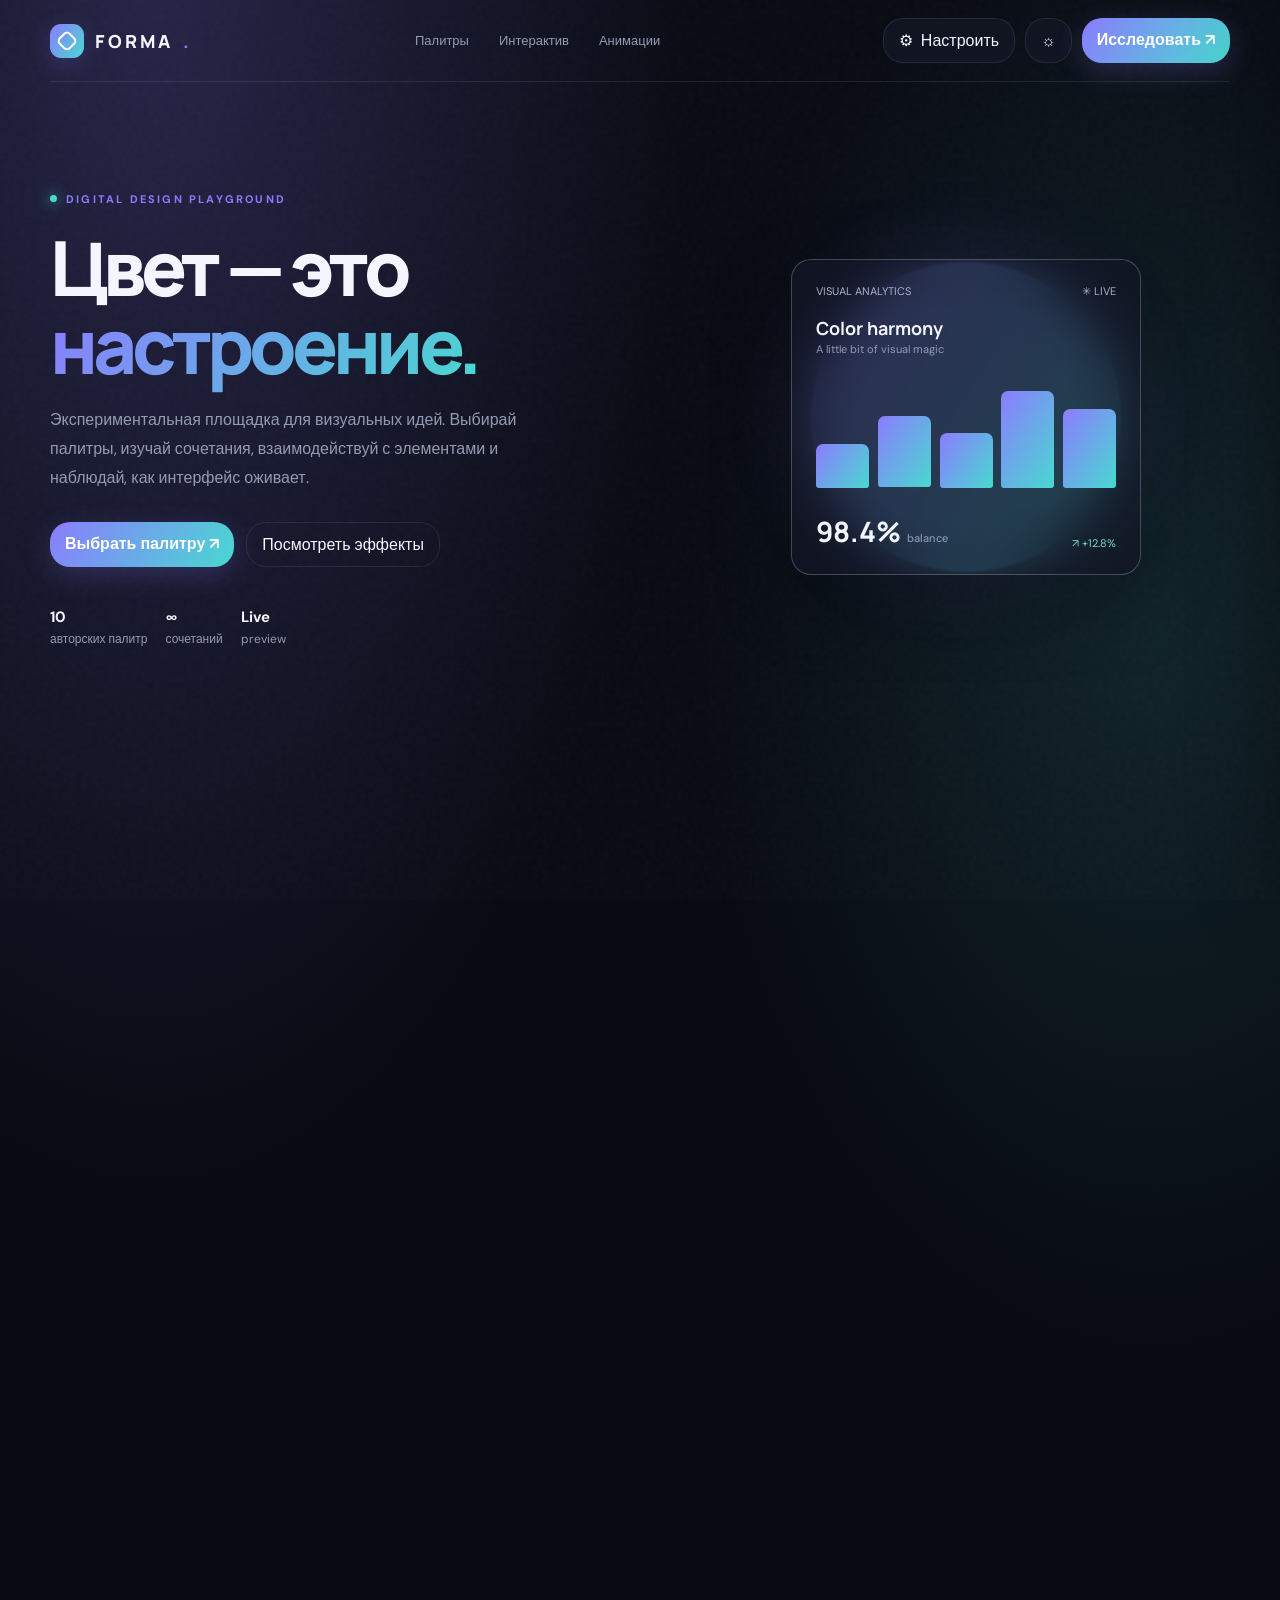
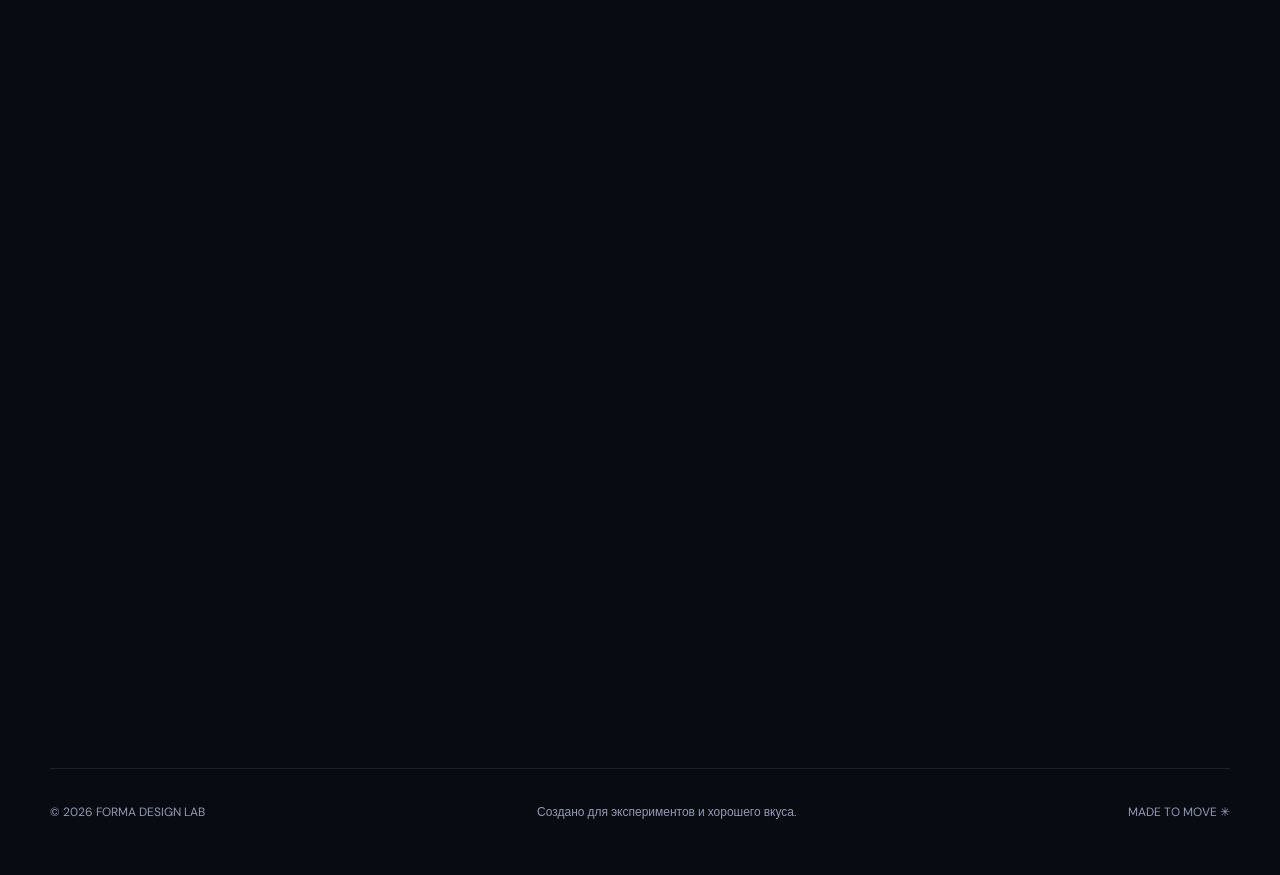
==== commit ae723a04: "Add advanced motion effects and portable design profiles" ====
--- a/index.html
+++ b/index.html
@@ -65,10 +65,23 @@
 .settings-divider{font:700 10px var(--font-ui);letter-spacing:.16em;color:var(--a);text-transform:uppercase;padding:20px 0 4px}
 @media(max-width:560px){.shell{width:min(100% - 30px,var(--content-width))}}
 
+
+/* ADVANCED MOTION & ATMOSPHERE */
+.aurora-layer{position:fixed;inset:-20%;z-index:-1;pointer-events:none;opacity:0;filter:blur(70px);transition:opacity .5s}
+body.aurora-on .aurora-layer{opacity:.22}
+.aurora-layer:before,.aurora-layer:after{content:"";position:absolute;width:55vw;height:55vw;border-radius:50%;background:radial-gradient(circle,var(--a),transparent 68%);animation:auroraDrift 18s ease-in-out infinite alternate}
+.aurora-layer:after{right:5%;bottom:0;background:radial-gradient(circle,var(--b),transparent 68%);animation-duration:23s;animation-direction:alternate-reverse}
+@keyframes auroraDrift{from{transform:translate3d(-5%,0,0) scale(.85)}to{transform:translate3d(18%,12%,0) scale(1.18)}}
+#particleCanvas{position:fixed;inset:0;width:100%;height:100%;z-index:-1;pointer-events:none;opacity:.55}
+.tilt-enabled .panel,.tilt-enabled .feature,.tilt-enabled .glass-card{transform-style:preserve-3d;transition:transform .18s ease,border-color .3s,box-shadow .3s}
+.magnetic-enabled .btn,.magnetic-enabled .icon-btn{will-change:transform}
+.settings-export-row{display:flex;gap:8px;margin-top:12px}.settings-export-row .btn{flex:1;font-size:11px;padding:10px 8px}
+@media(prefers-reduced-motion:reduce){.aurora-layer:before,.aurora-layer:after{animation:none!important}.tilt-enabled .panel,.tilt-enabled .feature,.tilt-enabled .glass-card{transform:none!important}}
+
 </style>
 </head>
 <body>
-<div class="cursor-glow" id="cursorGlow"></div>
+<div class="cursor-glow" id="cursorGlow"></div><div class="aurora-layer" aria-hidden="true"></div>
 <header class="shell topbar"><a class="brand" href="#"><span class="brandmark"></span>FORMA<span style="color:var(--a)">.</span></a><nav class="nav"><a href="#palettes">Палитры</a><a href="#interactions">Интерактив</a><a href="#motion">Анимации</a></nav><div class="top-actions"><button class="btn settings-trigger" id="settingsOpen" aria-label="Открыть настройки">⚙ <span class="settings-label">Настроить</span></button><button class="icon-btn" id="modeBtn" aria-label="Переключить режим">☼</button><a class="btn btn-primary" href="#palettes">Исследовать ↗</a></div></header>
 <main>
 <section class="shell hero"><div><div class="eyebrow"><span class="dot"></span> DIGITAL DESIGN PLAYGROUND</div><h1>Цвет — это<br><span class="gradient-text">настроение.</span></h1><p class="hero-copy">Экспериментальная площадка для визуальных идей. Выбирай палитры, изучай сочетания, взаимодействуй с элементами и наблюдай, как интерфейс оживает.</p><div class="hero-buttons"><a class="btn btn-primary" href="#palettes">Выбрать палитру <span>↗</span></a><a class="btn btn-outline" href="#interactions">Посмотреть эффекты</a></div><div class="hero-note"><div><strong>10</strong> авторских палитр</div><div><strong>∞</strong> сочетаний</div><div><strong>Live</strong> preview</div></div></div>
@@ -97,6 +110,15 @@
  <div class="setting"><div class="setting-top"><label for="animationControl">Характер анимаций</label></div><select class="settings-select" id="animationControl"><option value="balanced">Balanced — сбалансированный</option><option value="soft">Soft — плавный</option><option value="snappy">Snappy — быстрый</option><option value="cinematic">Cinematic — медленный</option></select></div>
  <div class="setting"><div class="setting-top"><label>Глубокие тени</label><button class="setting-switch on" id="shadowSwitch" aria-label="Переключить тени"><span></span></button></div><div class="setting-hint">Добавляет объём карточкам и панелям.</div></div>
  <div class="setting"><div class="setting-top"><label>Фоновая сетка</label><button class="setting-switch" id="gridSwitch" aria-label="Переключить сетку"><span></span></button></div><div class="setting-hint">Тонкая техническая сетка на фоне.</div></div>
+
+ <div class="settings-divider">Продвинутые эффекты</div>
+ <div class="setting"><div class="setting-top"><label>3D-наклон карточек</label><button class="setting-switch" id="tiltSwitch" aria-label="Переключить 3D наклон"><span></span></button></div><div class="setting-hint">Карточки реагируют на положение указателя.</div></div>
+ <div class="setting"><div class="setting-top"><label>Magnetic buttons</label><button class="setting-switch" id="magneticSwitch" aria-label="Переключить магнитные кнопки"><span></span></button></div><div class="setting-hint">Кнопки слегка притягиваются к курсору.</div></div>
+ <div class="setting"><div class="setting-top"><label>Aurora background</label><button class="setting-switch" id="auroraSwitch" aria-label="Переключить aurora фон"><span></span></button></div><div class="setting-hint">Живые цветовые переливы на заднем плане.</div></div>
+ <div class="setting"><div class="setting-top"><label>Particle field</label><button class="setting-switch" id="particlesSwitch" aria-label="Переключить частицы"><span></span></button></div><div class="setting-hint">Лёгкая интерактивная система частиц.</div></div>
+ <div class="settings-divider">Перенос настроек</div>
+ <div class="setting"><div class="setting-hint">Сохрани свой профиль и перенеси его на другой сайт с FORMA Design Engine.</div><div class="settings-export-row"><button class="btn btn-outline" id="exportSettings">Экспорт JSON</button><button class="btn btn-outline" id="importSettings">Импорт JSON</button><input id="importSettingsFile" type="file" accept="application/json,.json" hidden></div></div>
+
  <div class="settings-actions"><button class="btn btn-outline" id="settingsReset">Сбросить</button><button class="btn btn-primary" id="settingsDone">Готово ✓</button></div>
 </aside>
 <div class="toast" id="toast" role="status"></div>
@@ -142,7 +164,7 @@
 document.getElementById('settingsDone').addEventListener('click',closeSettings);
 settingsOverlay.addEventListener('click',closeSettings);
 document.addEventListener('keydown',e=>{if(e.key==='Escape')closeSettings()});
-const settingDefaults={radius:20,blur:24,glow:22,cursor:true,motion:true,font:'modern',button:'rounded',density:76,animation:'balanced',shadow:true,grid:false};
+const settingDefaults={radius:20,blur:24,glow:22,cursor:true,motion:true,font:'modern',button:'rounded',density:76,animation:'balanced',shadow:true,grid:false,tilt:false,magnetic:false,aurora:false,particles:false};
 const stylePresets={
  signature:{radius:20,blur:24,glow:22,font:'modern',button:'rounded',density:76,animation:'balanced',shadow:true,grid:false},
  minimal:{radius:12,blur:8,glow:10,font:'geometric',button:'sharp',density:58,animation:'snappy',shadow:false,grid:false},
@@ -169,7 +191,7 @@
  document.getElementById('densityControl').value=designSettings.density;
  document.getElementById('densityValue').textContent=designSettings.density+' px';
  document.getElementById('animationControl').value=designSettings.animation;
- setSwitch('shadowSwitch',designSettings.shadow);setSwitch('gridSwitch',designSettings.grid);
+ setSwitch('shadowSwitch',designSettings.shadow);setSwitch('gridSwitch',designSettings.grid);\n setSwitch('tiltSwitch',designSettings.tilt);setSwitch('magneticSwitch',designSettings.magnetic);setSwitch('auroraSwitch',designSettings.aurora);setSwitch('particlesSwitch',designSettings.particles);\n document.body.classList.toggle('tilt-enabled',designSettings.tilt);document.body.classList.toggle('magnetic-enabled',designSettings.magnetic);document.body.classList.toggle('aurora-on',designSettings.aurora);
  document.querySelectorAll('[data-preset]').forEach(b=>b.classList.toggle('active',b.dataset.preset===window.activeDesignPreset));
  const p=palettes.find(x=>x.name===selected)||palettes[0];
  const alpha=(designSettings.glow/100).toFixed(2);
@@ -195,5 +217,51 @@
 ['shadow','grid'].forEach(key=>document.getElementById(key+'Switch').addEventListener('click',()=>{designSettings[key]=!designSettings[key];window.activeDesignPreset=null;applyDesignSettings();saveSettings()}));
 document.querySelectorAll('[data-preset]').forEach(b=>b.addEventListener('click',()=>{window.activeDesignPreset=b.dataset.preset;designSettings={...designSettings,...stylePresets[b.dataset.preset]};applyDesignSettings();saveSettings();toast('Стиль '+b.textContent.trim()+' применён')}));
 
-applyDesignSettings();
+
+/* Advanced effects: only run on pointer devices and respect reduced-motion. */
+const motionAllowed=!window.matchMedia('(prefers-reduced-motion: reduce)').matches;
+const finePointer=window.matchMedia('(hover: hover) and (pointer: fine)').matches;
+function bindEffectSwitch(id,key,after){document.getElementById(id).addEventListener('click',()=>{designSettings[key]=!designSettings[key];window.activeDesignPreset=null;applyDesignSettings();saveSettings();if(after)after();});}
+bindEffectSwitch('tiltSwitch','tilt',setupTilt);
+bindEffectSwitch('magneticSwitch','magnetic',setupMagnetic);
+bindEffectSwitch('auroraSwitch','aurora');
+bindEffectSwitch('particlesSwitch','particles',setupParticles);
+let tiltBound=false;
+function setupTilt(){
+ if(!designSettings.tilt||!motionAllowed||!finePointer||tiltBound)return;
+ tiltBound=true;
+ document.querySelectorAll('.panel,.feature,.glass-card').forEach(card=>{
+  card.addEventListener('pointermove',e=>{if(!designSettings.tilt)return;const r=card.getBoundingClientRect(),x=(e.clientX-r.left)/r.width-.5,y=(e.clientY-r.top)/r.height-.5;card.style.transform=`perspective(900px) rotateX(${-y*5}deg) rotateY(${x*6}deg) translateY(-2px)`;});
+  card.addEventListener('pointerleave',()=>card.style.transform='');
+ });
+}
+function setupMagnetic(){
+ if(!designSettings.magnetic||!motionAllowed||!finePointer)return;
+ document.querySelectorAll('.btn,.icon-btn').forEach(btn=>{
+  if(btn.dataset.magneticBound)return;btn.dataset.magneticBound='1';
+  btn.addEventListener('pointermove',e=>{if(!designSettings.magnetic)return;const r=btn.getBoundingClientRect(),dx=e.clientX-(r.left+r.width/2),dy=e.clientY-(r.top+r.height/2);btn.style.transform=`translate3d(${dx*.10}px,${dy*.14}px,0)`;});
+  btn.addEventListener('pointerleave',()=>btn.style.transform='');
+ });
+}
+let particleCanvas,particleCtx,particleFrame=0,particlePoints=[];
+function setupParticles(){
+ if(!designSettings.particles){if(particleCanvas)particleCanvas.remove();particleCanvas=null;cancelAnimationFrame(particleFrame);return}
+ if(!motionAllowed||document.hidden)return;
+ if(!particleCanvas){particleCanvas=document.createElement('canvas');particleCanvas.id='particleCanvas';document.body.prepend(particleCanvas);particleCtx=particleCanvas.getContext('2d');}
+ const dpr=Math.min(window.devicePixelRatio||1,1.5),w=innerWidth,h=innerHeight;
+ particleCanvas.width=Math.round(w*dpr);particleCanvas.height=Math.round(h*dpr);particleCtx.setTransform(dpr,0,0,dpr,0,0);
+ particlePoints=Array.from({length:Math.min(46,Math.floor(w/28))},()=>({x:Math.random()*w,y:Math.random()*h,vx:(Math.random()-.5)*.22,vy:(Math.random()-.5)*.22,r:Math.random()*1.5+.5}));
+ cancelAnimationFrame(particleFrame);
+ const draw=()=>{if(!designSettings.particles||document.hidden)return;particleCtx.clearRect(0,0,w,h);particleCtx.fillStyle=getComputedStyle(document.documentElement).getPropertyValue('--a').trim()||'#9b83ff';
+  particlePoints.forEach(p=>{p.x+=p.vx;p.y+=p.vy;if(p.x<0||p.x>w)p.vx*=-1;if(p.y<0||p.y>h)p.vy*=-1;particleCtx.globalAlpha=.28;particleCtx.beginPath();particleCtx.arc(p.x,p.y,p.r,0,Math.PI*2);particleCtx.fill();});particleFrame=requestAnimationFrame(draw);};
+ particleFrame=requestAnimationFrame(draw);
+}
+document.addEventListener('visibilitychange',()=>{if(document.hidden)cancelAnimationFrame(particleFrame);else if(designSettings.particles)setupParticles()});
+window.addEventListener('resize',()=>{if(designSettings.particles)setupParticles()},{passive:true});
+function exportProfile(){const blob=new Blob([JSON.stringify({version:1,settings:designSettings,palette:selected},null,2)],{type:'application/json'});const a=document.createElement('a');a.href=URL.createObjectURL(blob);a.download='forma-design-profile.json';a.click();URL.revokeObjectURL(a.href);toast('Профиль экспортирован');}
+document.getElementById('exportSettings').addEventListener('click',exportProfile);
+document.getElementById('importSettings').addEventListener('click',()=>document.getElementById('importSettingsFile').click());
+document.getElementById('importSettingsFile').addEventListener('change',async e=>{const file=e.target.files[0];if(!file)return;try{const data=JSON.parse(await file.text()),incoming=data.settings||data;if(!incoming||typeof incoming!=='object')throw new Error();designSettings={...settingDefaults,...incoming};if(data.palette&&palettes.some(p=>p.name===data.palette))applyPalette(palettes.find(p=>p.name===data.palette));window.activeDesignPreset=null;applyDesignSettings();saveSettings();setupTilt();setupMagnetic();setupParticles();toast('Профиль импортирован');}catch{toast('Не удалось прочитать профиль JSON')}e.target.value='';});
+
+applyDesignSettings();setupTilt();setupMagnetic();setupParticles();
 </script></body></html>
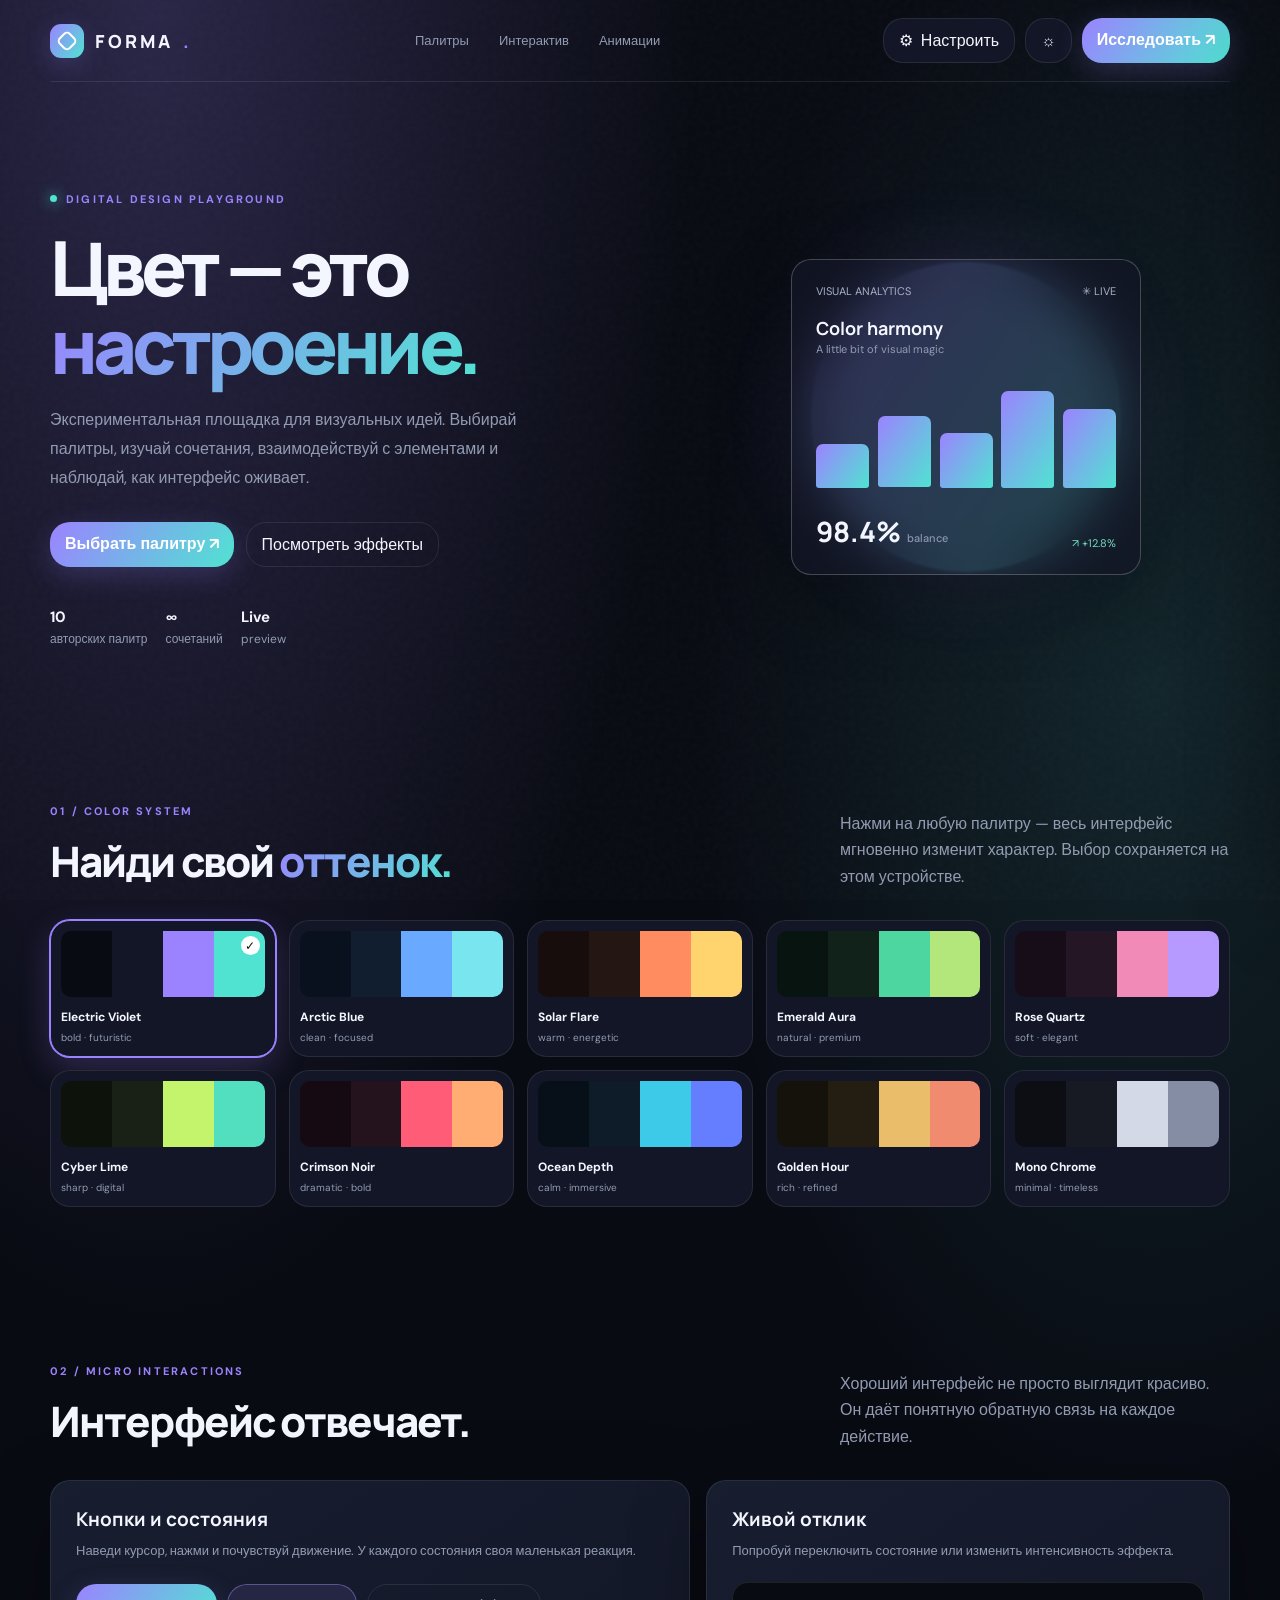
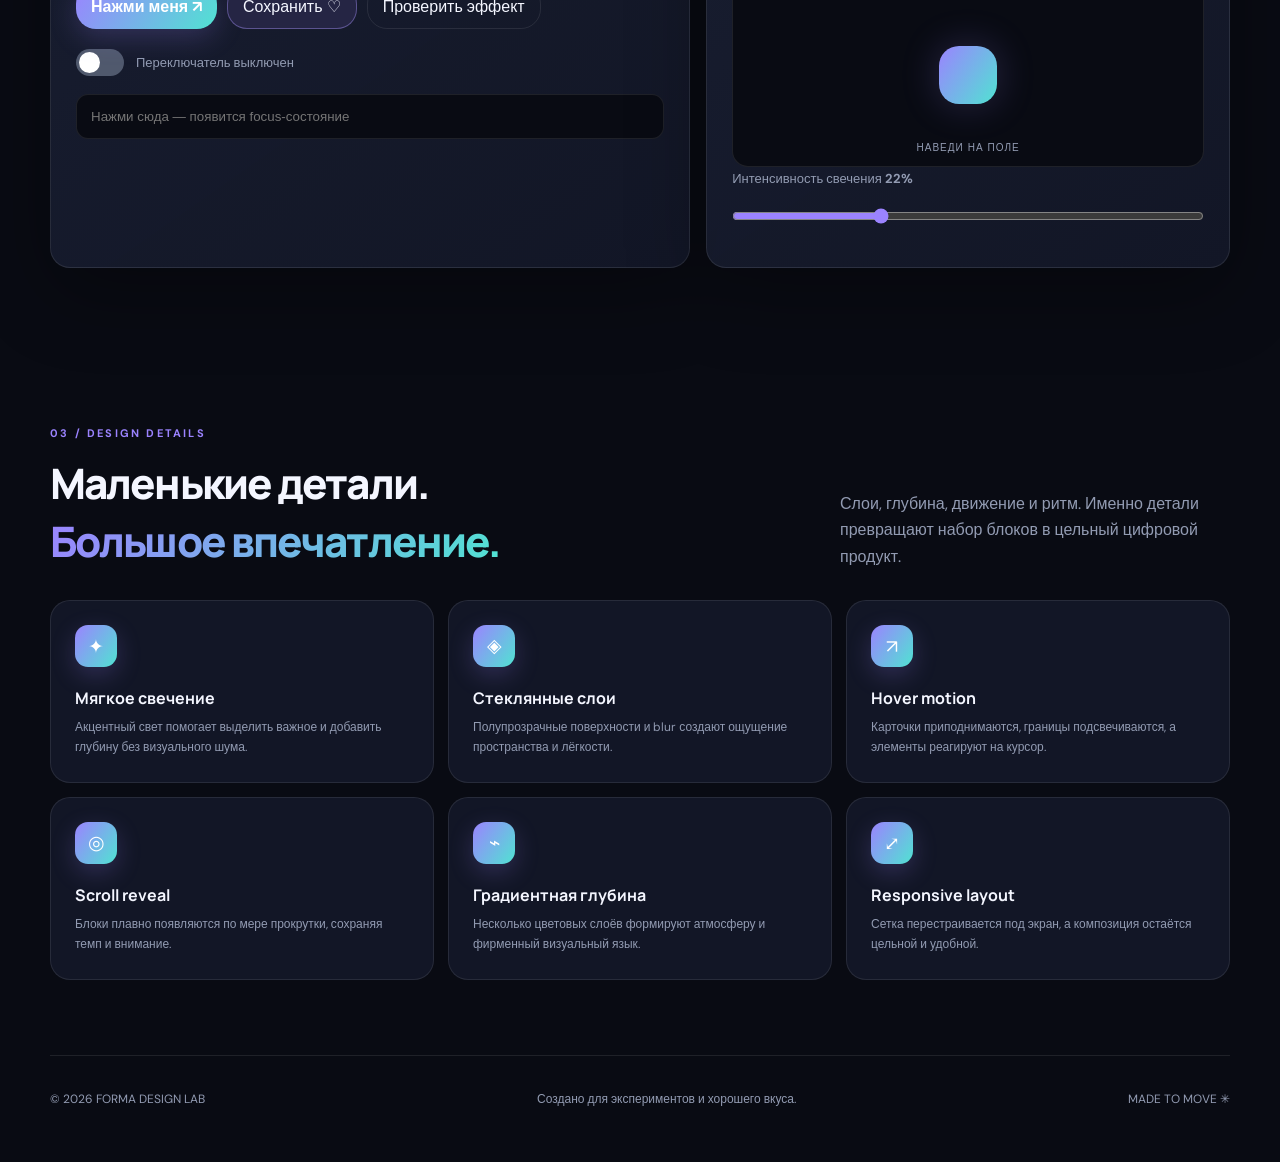
==== commit 62a2c05c: "Fix advanced design engine script formatting" ====
--- a/index.html
+++ b/index.html
@@ -191,7 +191,9 @@
  document.getElementById('densityControl').value=designSettings.density;
  document.getElementById('densityValue').textContent=designSettings.density+' px';
  document.getElementById('animationControl').value=designSettings.animation;
- setSwitch('shadowSwitch',designSettings.shadow);setSwitch('gridSwitch',designSettings.grid);\n setSwitch('tiltSwitch',designSettings.tilt);setSwitch('magneticSwitch',designSettings.magnetic);setSwitch('auroraSwitch',designSettings.aurora);setSwitch('particlesSwitch',designSettings.particles);\n document.body.classList.toggle('tilt-enabled',designSettings.tilt);document.body.classList.toggle('magnetic-enabled',designSettings.magnetic);document.body.classList.toggle('aurora-on',designSettings.aurora);
+ setSwitch('shadowSwitch',designSettings.shadow);setSwitch('gridSwitch',designSettings.grid);
+ setSwitch('tiltSwitch',designSettings.tilt);setSwitch('magneticSwitch',designSettings.magnetic);setSwitch('auroraSwitch',designSettings.aurora);setSwitch('particlesSwitch',designSettings.particles);
+ document.body.classList.toggle('tilt-enabled',designSettings.tilt);document.body.classList.toggle('magnetic-enabled',designSettings.magnetic);document.body.classList.toggle('aurora-on',designSettings.aurora);
  document.querySelectorAll('[data-preset]').forEach(b=>b.classList.toggle('active',b.dataset.preset===window.activeDesignPreset));
  const p=palettes.find(x=>x.name===selected)||palettes[0];
  const alpha=(designSettings.glow/100).toFixed(2);
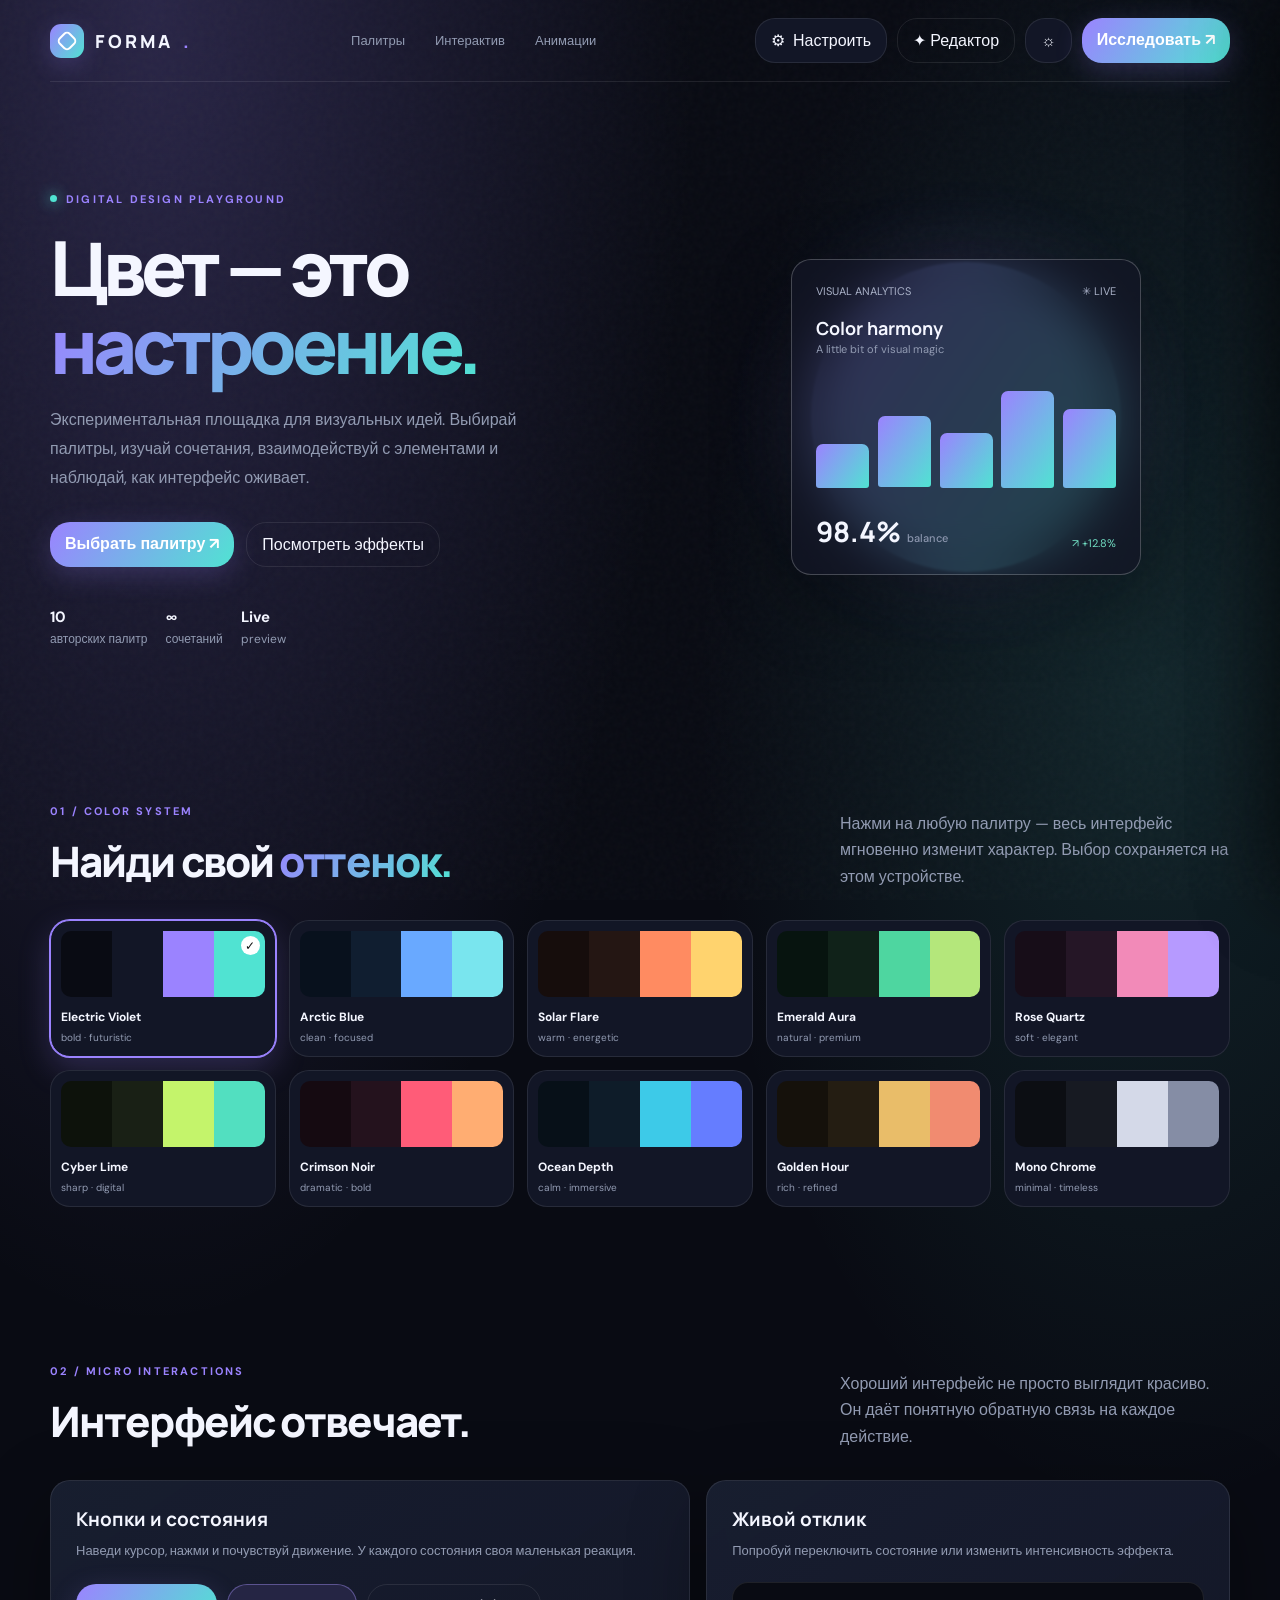
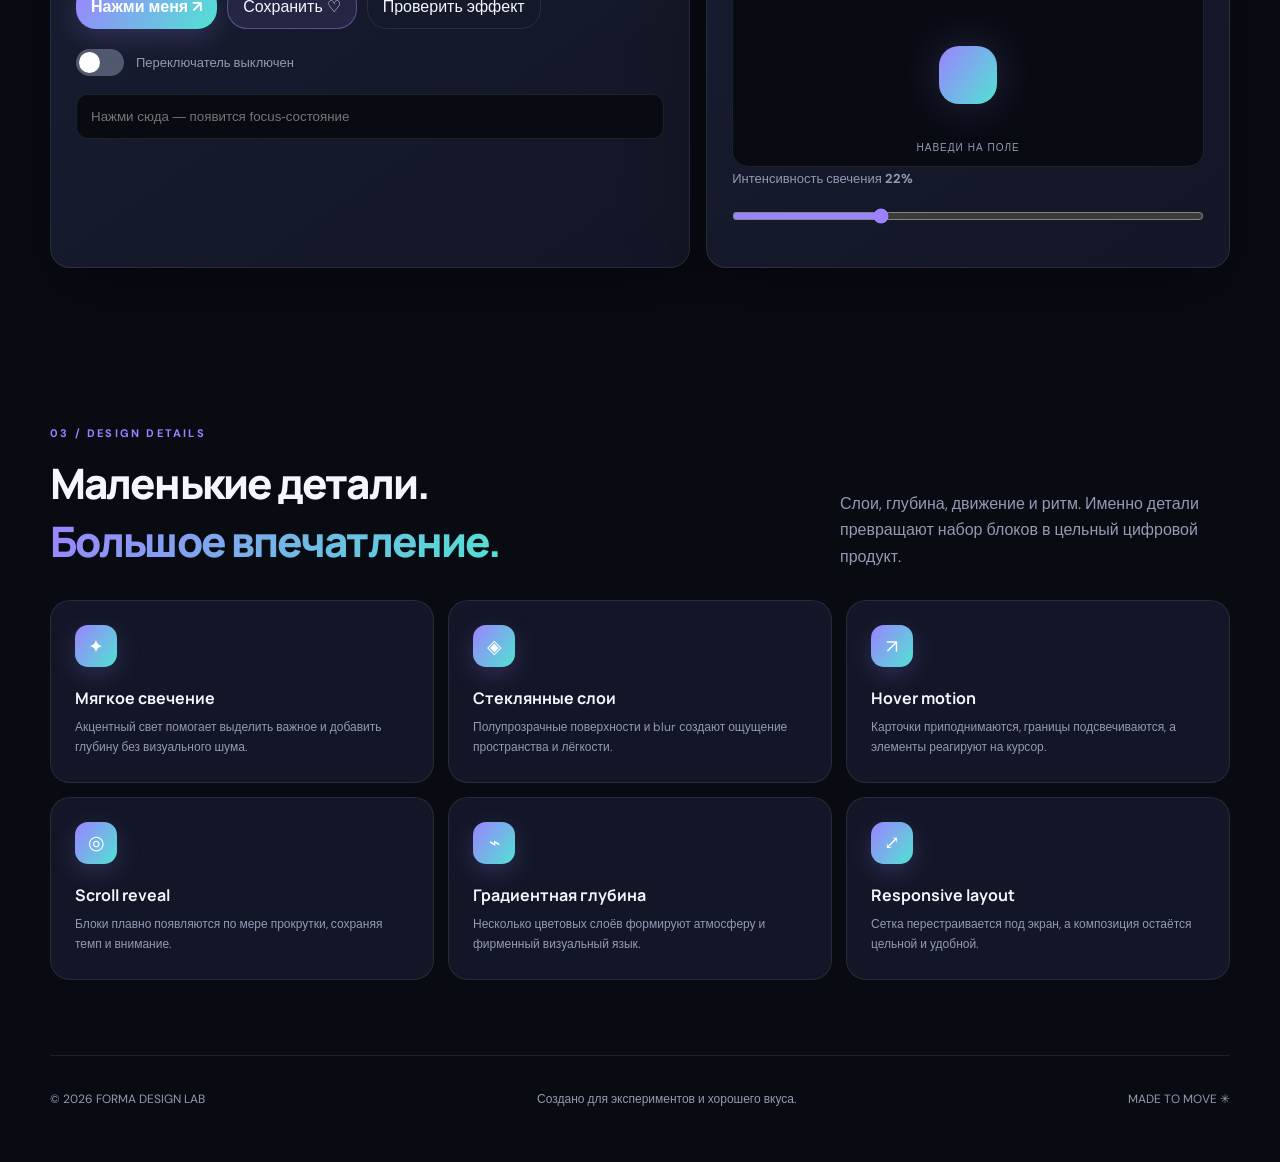
==== commit f85cb65e: "Integrate compact FORMA Studio into main playground" ====
--- a/index.html
+++ b/index.html
@@ -5,84 +5,11 @@
 <meta name="theme-color" content="#090b13"><title>FORMA — Design playground</title>
 <link rel="preconnect" href="https://fonts.googleapis.com"><link rel="preconnect" href="https://fonts.gstatic.com" crossorigin>
 <link href="https://fonts.googleapis.com/css2?family=DM+Sans:wght@400;500;600;700&family=Manrope:wght@400;500;600;700;800&display=swap" rel="stylesheet">
-<style>
-:root{color-scheme:dark;--bg:#090b13;--surface:#111522;--surface2:#171d2d;--text:#f4f6ff;--muted:#929bb2;--line:rgba(255,255,255,.09);--a:#8b7cff;--b:#48d9d0;--glow:rgba(139,124,255,.22);--grad:linear-gradient(125deg,#8b7cff,#48d9d0);--shadow:0 24px 80px rgba(0,0,0,.32)}
-*{box-sizing:border-box}html{scroll-behavior:smooth}body{margin:0;background:radial-gradient(ellipse at 12% 0%,var(--glow),transparent 34%),radial-gradient(ellipse at 90% 25%,color-mix(in srgb,var(--b) 12%,transparent),transparent 28%),var(--bg);color:var(--text);font-family:'DM Sans',sans-serif;min-height:100vh;transition:background .5s,color .35s;overflow-x:hidden}body:before{content:"";position:fixed;inset:0;pointer-events:none;z-index:-1;opacity:.17;background-image:url("data:image/svg+xml,%3Csvg viewBox='0 0 180 180' xmlns='http://www.w3.org/2000/svg'%3E%3Cfilter id='n'%3E%3CfeTurbulence type='fractalNoise' baseFrequency='.9' numOctaves='3' stitchTiles='stitch'/%3E%3C/filter%3E%3Crect width='100%25' height='100%25' filter='url(%23n)' opacity='.16'/%3E%3C/svg%3E")}
-button{font:inherit;color:inherit;cursor:pointer}a{color:inherit;text-decoration:none}.shell{width:min(1180px,calc(100% - 48px));margin:auto}.topbar{height:82px;display:flex;align-items:center;justify-content:space-between;border-bottom:1px solid var(--line)}.brand{display:flex;align-items:center;gap:11px;font:800 18px Manrope;letter-spacing:.16em}.brandmark{width:34px;height:34px;border-radius:11px;background:var(--grad);box-shadow:0 6px 24px var(--glow);position:relative}.brandmark:after{content:"";position:absolute;inset:9px;border:2px solid white;border-radius:5px;transform:rotate(45deg)}.nav{display:flex;gap:30px;color:var(--muted);font-size:13px}.nav a{transition:color .2s}.nav a:hover{color:var(--text)}.top-actions{display:flex;gap:10px}.icon-btn,.btn{border:1px solid var(--line);background:var(--surface);border-radius:13px;padding:11px 15px;transition:transform .25s,border-color .25s,box-shadow .25s,background .25s}.icon-btn:hover,.btn:hover{transform:translateY(-3px);border-color:color-mix(in srgb,var(--a) 70%,white);box-shadow:0 10px 28px var(--glow)}.btn-primary{background:var(--grad);border:0;color:#fff;font-weight:700;box-shadow:0 8px 28px var(--glow)}.btn-primary:hover{filter:saturate(1.2);box-shadow:0 14px 38px var(--glow)}.hero{padding:104px 0 76px;display:grid;grid-template-columns:1.05fr .95fr;gap:70px;align-items:center}.eyebrow{display:inline-flex;gap:9px;align-items:center;color:var(--a);font-size:11px;letter-spacing:.2em;text-transform:uppercase;font-weight:700}.dot{width:7px;height:7px;background:var(--b);border-radius:50%;box-shadow:0 0 14px var(--b);animation:pulse 2s infinite}@keyframes pulse{50%{opacity:.35;transform:scale(.7)}}h1,h2,h3,p{margin-top:0}h1{font:800 clamp(48px,6vw,76px)/1.02 Manrope;letter-spacing:-.065em;margin:22px 0}.gradient-text{background:var(--grad);background-clip:text;color:transparent}.hero-copy{max-width:510px;color:var(--muted);font-size:16px;line-height:1.8}.hero-buttons{display:flex;gap:12px;margin-top:30px}.hero-note{display:flex;gap:18px;margin-top:40px;color:var(--muted);font-size:12px}.hero-note strong{color:var(--text);font-size:15px;display:block;margin-bottom:4px}.visual{position:relative;min-height:430px;display:grid;place-items:center}.orb{position:absolute;width:310px;height:310px;border-radius:50%;background:var(--grad);filter:blur(1px);opacity:.85;animation:float 8s ease-in-out infinite;box-shadow:0 0 100px var(--glow)}.orb:before,.orb:after{content:"";position:absolute;inset:22px;border-radius:50%;border:1px solid rgba(255,255,255,.35);transform:rotateX(65deg) rotateZ(25deg)}.orb:after{inset:48px;transform:rotateX(65deg) rotateZ(-35deg)}@keyframes float{50%{transform:translateY(-18px) rotate(12deg)}}.glass-card{position:relative;width:min(350px,90%);padding:24px;border:1px solid rgba(255,255,255,.22);background:rgba(18,22,36,.72);backdrop-filter:blur(24px);border-radius:24px;box-shadow:var(--shadow);animation:cardFloat 6s ease-in-out infinite;z-index:1}@keyframes cardFloat{50%{transform:translateY(-12px) rotate(1deg)}}.glass-head{display:flex;justify-content:space-between;align-items:center;color:#aab2c8;font-size:11px}.mini-bars{display:flex;align-items:end;gap:9px;height:105px;margin:24px 0}.mini-bars i{display:block;flex:1;border-radius:7px 7px 3px 3px;background:var(--grad);animation:barIn 1s both;transform-origin:bottom}.mini-bars i:nth-child(1){height:42%}.mini-bars i:nth-child(2){height:68%;animation-delay:.1s}.mini-bars i:nth-child(3){height:52%;animation-delay:.2s}.mini-bars i:nth-child(4){height:92%;animation-delay:.3s}.mini-bars i:nth-child(5){height:75%;animation-delay:.4s}@keyframes barIn{from{transform:scaleY(0)}to{transform:scaleY(1)}}.metric{font:700 28px Manrope}.metric small{font:500 11px 'DM Sans';color:#8c96ae}.section{padding:76px 0}.section-head{display:flex;align-items:end;justify-content:space-between;gap:20px;margin-bottom:30px}.section-head h2{font:800 clamp(30px,4vw,42px) Manrope;letter-spacing:-.045em;margin:12px 0 0}.section-head p{color:var(--muted);max-width:390px;line-height:1.65;margin:0}.palette-grid{display:grid;grid-template-columns:repeat(5,1fr);gap:13px}.palette{border:1px solid var(--line);background:var(--surface);padding:10px;border-radius:17px;text-align:left;transition:transform .25s,border-color .25s,box-shadow .25s;position:relative;overflow:hidden}.palette:hover{transform:translateY(-6px);border-color:var(--a);box-shadow:0 15px 35px var(--glow)}.palette.active{border-color:var(--a);box-shadow:0 0 0 1px var(--a),0 12px 32px var(--glow)}.swatches{height:66px;border-radius:10px;display:flex;overflow:hidden;margin-bottom:12px}.swatches i{flex:1}.palette b{font-size:12px;display:block}.palette small{font-size:10px;color:var(--muted)}.palette .check{position:absolute;right:15px;top:15px;background:#fff;color:#111;width:19px;height:19px;border-radius:50%;display:grid;place-items:center;font-size:12px;opacity:0;transform:scale(.5);transition:.2s}.palette.active .check{opacity:1;transform:scale(1)}.demo-grid{display:grid;grid-template-columns:1.1fr .9fr;gap:16px}.panel{background:linear-gradient(145deg,color-mix(in srgb,var(--surface2) 90%,transparent),var(--surface));border:1px solid var(--line);border-radius:22px;padding:25px;box-shadow:var(--shadow);transition:transform .3s,border-color .3s}.panel:hover{border-color:color-mix(in srgb,var(--a) 50%,var(--line))}.panel h3{font:700 19px Manrope;margin-bottom:8px}.muted{color:var(--muted);font-size:13px;line-height:1.7}.button-row{display:flex;flex-wrap:wrap;gap:10px;margin-top:22px}.btn-outline{background:transparent}.btn-soft{background:color-mix(in srgb,var(--a) 14%,var(--surface));border-color:color-mix(in srgb,var(--a) 35%,var(--line))}.interaction{display:flex;gap:12px;align-items:center;margin-top:20px}.toggle{width:48px;height:27px;border:0;border-radius:99px;background:#50596d;padding:3px;transition:.25s}.toggle span{display:block;width:21px;height:21px;border-radius:50%;background:white;transition:.25s}.toggle.on{background:var(--a)}.toggle.on span{transform:translateX(21px)}.demo-input{width:100%;margin-top:18px;background:var(--bg);border:1px solid var(--line);border-radius:12px;padding:14px;color:var(--text);outline:none;transition:.2s}.demo-input:focus{border-color:var(--a);box-shadow:0 0 0 4px var(--glow)}.feature-grid{display:grid;grid-template-columns:repeat(3,1fr);gap:14px}.feature{padding:24px;border:1px solid var(--line);background:var(--surface);border-radius:20px;transition:transform .3s,border-color .3s,background .3s}.feature:hover{transform:translateY(-8px) scale(1.01);border-color:var(--a);background:var(--surface2)}.feature-icon{width:42px;height:42px;border-radius:13px;background:var(--grad);display:grid;place-items:center;color:#fff;font-size:19px;margin-bottom:20px;box-shadow:0 8px 24px var(--glow)}.feature h3{font:700 16px Manrope;margin-bottom:8px}.feature p{font-size:12px;color:var(--muted);line-height:1.7;margin:0}.motion-demo{height:185px;display:grid;place-items:center;background:var(--bg);border:1px solid var(--line);border-radius:16px;margin-top:20px;overflow:hidden;position:relative}.motion-ball{width:58px;height:58px;border-radius:20px;background:var(--grad);box-shadow:0 0 38px var(--glow);transition:transform .55s cubic-bezier(.2,.8,.2,1),border-radius .55s}.motion-demo:hover .motion-ball{transform:rotate(135deg) scale(1.35);border-radius:50%}.motion-label{position:absolute;bottom:12px;font-size:10px;color:var(--muted);letter-spacing:.1em}.range{width:100%;accent-color:var(--a);margin:18px 0}.footer{padding:35px 0 55px;border-top:1px solid var(--line);display:flex;justify-content:space-between;color:var(--muted);font-size:12px}.reveal{opacity:0;transform:translateY(24px);transition:opacity .7s ease,transform .7s cubic-bezier(.2,.8,.2,1)}.reveal.visible{opacity:1;transform:none}.toast{position:fixed;bottom:25px;left:50%;transform:translate(-50%,20px);background:var(--surface2);border:1px solid var(--line);padding:13px 18px;border-radius:13px;box-shadow:var(--shadow);opacity:0;pointer-events:none;transition:.3s;z-index:20;font-size:13px}.toast.show{opacity:1;transform:translate(-50%,0)}.ripple{position:absolute;border-radius:50%;background:rgba(255,255,255,.35);transform:scale(0);animation:ripple .55s linear;pointer-events:none}@keyframes ripple{to{transform:scale(4);opacity:0}}.palette,.btn{position:relative;overflow:hidden}.cursor-glow{position:fixed;left:0;top:0;width:260px;height:260px;border-radius:50%;background:var(--glow);filter:blur(65px);pointer-events:none;z-index:-1;transform:translate3d(-200%,-200%,0);opacity:.55;will-change:transform;contain:strict}
-/* Keep frequently animated layers on the compositor for smoother motion. */
-.orb,.glass-card,.motion-ball,.reveal,.toast,.mini-bars i{will-change:transform,opacity}
-.btn,.palette,.feature{backface-visibility:hidden;transform:translateZ(0)}
-@media(prefers-reduced-motion:no-preference){html{scroll-behavior:smooth} .orb,.glass-card,.motion-ball{transform:translateZ(0)}}
-@media(max-width:850px){.hero{grid-template-columns:1fr;gap:20px;padding-top:70px}.visual{min-height:340px}.palette-grid{grid-template-columns:repeat(3,1fr)}.demo-grid{grid-template-columns:1fr}.nav{display:none}.feature-grid{grid-template-columns:repeat(2,1fr)}}@media(max-width:560px){.shell{width:min(100% - 30px,1180px)}.topbar{height:68px}.brand{font-size:15px}.top-actions .btn{padding:9px 11px;font-size:11px}.hero{padding:58px 0 42px}h1{font-size:48px}.hero-copy{font-size:14px}.hero-buttons{flex-wrap:wrap}.visual{min-height:300px}.orb{width:230px;height:230px}.glass-card{width:290px;padding:18px}.section{padding:52px 0}.section-head{display:block}.section-head p{margin-top:12px}.palette-grid{grid-template-columns:repeat(2,1fr);gap:9px}.palette{padding:8px}.swatches{height:52px}.feature-grid{grid-template-columns:1fr}.footer{gap:12px;flex-direction:column}.hero-note{gap:12px}}
-@media(prefers-reduced-motion:reduce){*,*:before,*:after{scroll-behavior:auto!important;animation-duration:.01ms!important;transition-duration:.01ms!important}}
-
-/* DESIGN CONTROL PANEL */
-:root{--ui-radius:20px;--glass-blur:24px}
-.panel,.feature,.glass-card{border-radius:var(--ui-radius)}
-.glass-card{backdrop-filter:blur(var(--glass-blur))}
-.settings-trigger{display:flex;align-items:center;gap:8px}
-.settings-overlay{position:fixed;inset:0;background:rgba(3,5,12,.58);backdrop-filter:blur(7px);z-index:40;opacity:0;visibility:hidden;transition:.25s}
-.settings-overlay.open{opacity:1;visibility:visible}
-.settings-panel{position:fixed;z-index:41;right:0;top:0;height:100dvh;width:min(390px,100%);padding:28px;background:var(--surface);border-left:1px solid var(--line);box-shadow:-25px 0 80px rgba(0,0,0,.28);transform:translateX(105%);transition:transform .35s cubic-bezier(.2,.8,.2,1);overflow:auto}
-.settings-panel.open{transform:translateX(0)}
-.settings-head{display:flex;justify-content:space-between;align-items:center;margin-bottom:8px}
-.settings-head h2{font:800 25px Manrope;letter-spacing:-.04em;margin:0}
-.settings-intro{color:var(--muted);font-size:13px;line-height:1.6;margin-bottom:28px}
-.setting{padding:18px 0;border-top:1px solid var(--line)}
-.setting-top{display:flex;justify-content:space-between;gap:12px;align-items:center;margin-bottom:10px}
-.setting-top label{font-size:13px;font-weight:700}
-.setting-value{font-size:12px;color:var(--a);font-weight:700}
-.setting input[type=range]{width:100%;accent-color:var(--a)}
-.setting-hint{color:var(--muted);font-size:11px;margin-top:7px}
-.setting-switch{width:44px;height:25px;border:0;border-radius:30px;background:#596174;padding:3px;transition:.2s}
-.setting-switch span{display:block;width:19px;height:19px;border-radius:50%;background:#fff;transition:.2s}
-.setting-switch.on{background:var(--a)}
-.setting-switch.on span{transform:translateX(19px)}
-.settings-actions{display:flex;gap:10px;margin-top:22px}
-.settings-actions .btn{flex:1}
-body.no-cursor-glow .cursor-glow{display:none}
-body.motion-off *,body.motion-off *:before,body.motion-off *:after{animation:none!important;transition:none!important;scroll-behavior:auto!important}
-@media(max-width:560px){.settings-panel{padding:22px}.settings-trigger .settings-label{display:none}}
-
-
-:root{--font-ui:'DM Sans',sans-serif;--font-display:'Manrope',sans-serif;--section-space:76px;--content-width:1180px}
-body{font-family:var(--font-ui)}h1,h2,h3,.brand,.metric,.settings-head h2{font-family:var(--font-display)}
-.shell{width:min(var(--content-width),calc(100% - 48px))}.section{padding:var(--section-space) 0}
-.btn,.icon-btn,.palette,.feature,.panel{border-radius:var(--ui-radius)}
-body.buttons-pill .btn,body.buttons-pill .icon-btn{border-radius:999px}
-body.buttons-sharp .btn,body.buttons-sharp .icon-btn{border-radius:7px}
-body.shadow-off .panel,body.shadow-off .glass-card,body.shadow-off .feature{box-shadow:none}
-body.bg-grid:after{content:"";position:fixed;inset:0;z-index:-2;pointer-events:none;opacity:.12;background-image:linear-gradient(var(--line) 1px,transparent 1px),linear-gradient(90deg,var(--line) 1px,transparent 1px);background-size:42px 42px;mask-image:linear-gradient(to bottom,black,transparent 80%)}
-body.font-editorial{--font-ui:Georgia,serif;--font-display:Georgia,serif}body.font-geometric{--font-ui:'Manrope',sans-serif;--font-display:'Manrope',sans-serif}
-body.motion-soft .feature:hover,body.motion-soft .palette:hover{transition-duration:.55s}
-body.motion-snappy .feature,body.motion-snappy .palette,body.motion-snappy .btn{transition-duration:.12s}
-body.motion-cinematic .feature,body.motion-cinematic .palette,body.motion-cinematic .btn{transition-duration:.8s}
-.settings-select{width:100%;background:var(--bg);color:var(--text);border:1px solid var(--line);border-radius:12px;padding:12px;font:inherit;font-size:13px;outline:none}
-.settings-select:focus{border-color:var(--a);box-shadow:0 0 0 3px var(--glow)}
-.setting-preset-grid{display:grid;grid-template-columns:repeat(2,1fr);gap:8px;margin-top:12px}
-.preset-chip{border:1px solid var(--line);background:var(--surface2);border-radius:12px;padding:10px 8px;font-size:11px;text-align:center;transition:.2s}
-.preset-chip:hover,.preset-chip.active{border-color:var(--a);background:color-mix(in srgb,var(--a) 15%,var(--surface2))}
-.settings-divider{font:700 10px var(--font-ui);letter-spacing:.16em;color:var(--a);text-transform:uppercase;padding:20px 0 4px}
-@media(max-width:560px){.shell{width:min(100% - 30px,var(--content-width))}}
-
-
-/* ADVANCED MOTION & ATMOSPHERE */
-.aurora-layer{position:fixed;inset:-20%;z-index:-1;pointer-events:none;opacity:0;filter:blur(70px);transition:opacity .5s}
-body.aurora-on .aurora-layer{opacity:.22}
-.aurora-layer:before,.aurora-layer:after{content:"";position:absolute;width:55vw;height:55vw;border-radius:50%;background:radial-gradient(circle,var(--a),transparent 68%);animation:auroraDrift 18s ease-in-out infinite alternate}
-.aurora-layer:after{right:5%;bottom:0;background:radial-gradient(circle,var(--b),transparent 68%);animation-duration:23s;animation-direction:alternate-reverse}
-@keyframes auroraDrift{from{transform:translate3d(-5%,0,0) scale(.85)}to{transform:translate3d(18%,12%,0) scale(1.18)}}
-#particleCanvas{position:fixed;inset:0;width:100%;height:100%;z-index:-1;pointer-events:none;opacity:.55}
-.tilt-enabled .panel,.tilt-enabled .feature,.tilt-enabled .glass-card{transform-style:preserve-3d;transition:transform .18s ease,border-color .3s,box-shadow .3s}
-.magnetic-enabled .btn,.magnetic-enabled .icon-btn{will-change:transform}
-.settings-export-row{display:flex;gap:8px;margin-top:12px}.settings-export-row .btn{flex:1;font-size:11px;padding:10px 8px}
-@media(prefers-reduced-motion:reduce){.aurora-layer:before,.aurora-layer:after{animation:none!important}.tilt-enabled .panel,.tilt-enabled .feature,.tilt-enabled .glass-card{transform:none!important}}
-
-</style>
+<link rel="stylesheet" href="./design-engine.css">
 </head>
 <body>
 <div class="cursor-glow" id="cursorGlow"></div><div class="aurora-layer" aria-hidden="true"></div>
-<header class="shell topbar"><a class="brand" href="#"><span class="brandmark"></span>FORMA<span style="color:var(--a)">.</span></a><nav class="nav"><a href="#palettes">Палитры</a><a href="#interactions">Интерактив</a><a href="#motion">Анимации</a></nav><div class="top-actions"><button class="btn settings-trigger" id="settingsOpen" aria-label="Открыть настройки">⚙ <span class="settings-label">Настроить</span></button><button class="icon-btn" id="modeBtn" aria-label="Переключить режим">☼</button><a class="btn btn-primary" href="#palettes">Исследовать ↗</a></div></header>
+<header class="shell topbar"><a class="brand" href="#"><span class="brandmark"></span>FORMA<span style="color:var(--a)">.</span></a><nav class="nav"><a href="#palettes">Палитры</a><a href="#interactions">Интерактив</a><a href="#motion">Анимации</a></nav><div class="top-actions"><button class="btn settings-trigger" id="settingsOpen" aria-label="Открыть настройки">⚙ <span class="settings-label">Настроить</span></button><button class="btn btn-outline" id="formaStudioOpen" type="button">✦ Редактор</button><button class="icon-btn" id="modeBtn" aria-label="Переключить режим">☼</button><a class="btn btn-primary" href="#palettes">Исследовать ↗</a></div></header>
 <main>
 <section class="shell hero"><div><div class="eyebrow"><span class="dot"></span> DIGITAL DESIGN PLAYGROUND</div><h1>Цвет — это<br><span class="gradient-text">настроение.</span></h1><p class="hero-copy">Экспериментальная площадка для визуальных идей. Выбирай палитры, изучай сочетания, взаимодействуй с элементами и наблюдай, как интерфейс оживает.</p><div class="hero-buttons"><a class="btn btn-primary" href="#palettes">Выбрать палитру <span>↗</span></a><a class="btn btn-outline" href="#interactions">Посмотреть эффекты</a></div><div class="hero-note"><div><strong>10</strong> авторских палитр</div><div><strong>∞</strong> сочетаний</div><div><strong>Live</strong> preview</div></div></div>
 <div class="visual"><div class="orb"></div><div class="glass-card"><div class="glass-head"><span>VISUAL ANALYTICS</span><span>✳ LIVE</span></div><div style="font:700 18px Manrope;margin-top:18px">Color harmony</div><div class="muted" style="font-size:11px">A little bit of visual magic</div><div class="mini-bars"><i></i><i></i><i></i><i></i><i></i></div><div style="display:flex;justify-content:space-between;align-items:end"><div class="metric">98.4% <small>balance</small></div><span style="color:#72dfc4;font-size:11px">↗ +12.8%</span></div></div></div></section>
@@ -122,148 +49,4 @@
  <div class="settings-actions"><button class="btn btn-outline" id="settingsReset">Сбросить</button><button class="btn btn-primary" id="settingsDone">Готово ✓</button></div>
 </aside>
 <div class="toast" id="toast" role="status"></div>
-<script>
-const palettes=[
-{name:'Electric Violet',sub:'bold · futuristic',a:'#9b83ff',b:'#50e3d2',bg:'#090b13',surface:'#121626',surface2:'#1a2033',glow:'rgba(155,131,255,.23)'},
-{name:'Arctic Blue',sub:'clean · focused',a:'#69a9ff',b:'#79e5ee',bg:'#08111d',surface:'#101e30',surface2:'#172a40',glow:'rgba(105,169,255,.24)'},
-{name:'Solar Flare',sub:'warm · energetic',a:'#ff8b61',b:'#ffd36e',bg:'#160d0c',surface:'#241613',surface2:'#352018',glow:'rgba(255,139,97,.22)'},
-{name:'Emerald Aura',sub:'natural · premium',a:'#4ed6a0',b:'#b4e77b',bg:'#07140f',surface:'#102219',surface2:'#183326',glow:'rgba(78,214,160,.22)'},
-{name:'Rose Quartz',sub:'soft · elegant',a:'#f28ab8',b:'#b69aff',bg:'#170d18',surface:'#251626',surface2:'#35203a',glow:'rgba(242,138,184,.22)'},
-{name:'Cyber Lime',sub:'sharp · digital',a:'#c4f46b',b:'#52dfc0',bg:'#0d120b',surface:'#192015',surface2:'#26321d',glow:'rgba(196,244,107,.2)'},
-{name:'Crimson Noir',sub:'dramatic · bold',a:'#ff5c78',b:'#ffad72',bg:'#150a11',surface:'#24121d',surface2:'#351927',glow:'rgba(255,92,120,.23)'},
-{name:'Ocean Depth',sub:'calm · immersive',a:'#3dcae8',b:'#657dff',bg:'#071018',surface:'#0e1c29',surface2:'#142b3c',glow:'rgba(61,202,232,.22)'},
-{name:'Golden Hour',sub:'rich · refined',a:'#e9bd69',b:'#f18b70',bg:'#15110b',surface:'#241d12',surface2:'#342918',glow:'rgba(233,189,105,.2)'},
-{name:'Mono Chrome',sub:'minimal · timeless',a:'#d4d9e8',b:'#858da5',bg:'#0c0e13',surface:'#171a22',surface2:'#222632',glow:'rgba(190,200,225,.17)'}
-];
-let selected=localStorage.getItem('forma-palette')||'Electric Violet';let light=false;
-const root=document.documentElement;
-function applyPalette(p){selected=p.name;root.style.setProperty('--a',p.a);root.style.setProperty('--b',p.b);root.style.setProperty('--bg',light?'#f3f5fb':p.bg);root.style.setProperty('--surface',light?'#ffffff':p.surface);root.style.setProperty('--surface2',light?'#e9edf7':p.surface2);root.style.setProperty('--glow',p.glow);root.style.setProperty('--grad',`linear-gradient(125deg,${p.a},${p.b})`);document.body.style.color=light?'#171b29':'var(--text)';document.body.style.setProperty('--text',light?'#171b29':'#f4f6ff');document.body.style.setProperty('--muted',light?'#667087':'#929bb2');document.body.style.setProperty('--line',light?'rgba(25,35,60,.12)':'rgba(255,255,255,.09)');localStorage.setItem('forma-palette',p.name);renderPalettes()}
-function renderPalettes(){document.getElementById('paletteGrid').innerHTML=palettes.map(p=>`<button class="palette ${p.name===selected?'active':''}" data-palette="${p.name}"><span class="check">✓</span><span class="swatches"><i style="background:${p.bg}"></i><i style="background:${p.surface}"></i><i style="background:${p.a}"></i><i style="background:${p.b}"></i></span><b>${p.name}</b><small>${p.sub}</small></button>`).join('')}
-document.getElementById('paletteGrid').addEventListener('click',e=>{const b=e.target.closest('[data-palette]');if(!b)return;applyPalette(palettes.find(p=>p.name===b.dataset.palette));applyDesignSettings();toast('Палитра «'+selected+'» применена')});
-document.getElementById('modeBtn').addEventListener('click',()=>{light=!light;applyPalette(palettes.find(p=>p.name===selected));applyDesignSettings();document.getElementById('modeBtn').textContent=light?'☾':'☼';toast(light?'Светлая тема':'Тёмная тема')});
-function toast(t){const el=document.getElementById('toast');el.textContent=t;el.classList.add('show');clearTimeout(window.toastTimer);window.toastTimer=setTimeout(()=>el.classList.remove('show'),2200)}
-document.addEventListener('click',e=>{const b=e.target.closest('button');if(!b)return;const r=document.createElement('span');r.className='ripple';const rect=b.getBoundingClientRect(),size=Math.max(rect.width,rect.height);r.style.width=r.style.height=size+'px';r.style.left=(e.clientX-rect.left-size/2)+'px';r.style.top=(e.clientY-rect.top-size/2)+'px';b.appendChild(r);setTimeout(()=>r.remove(),600)});
-document.querySelectorAll('[data-toast]').forEach(b=>b.addEventListener('click',()=>toast(b.dataset.toast)));
-document.getElementById('toggle').addEventListener('click',e=>{const on=e.currentTarget.classList.toggle('on');document.getElementById('toggleText').textContent=on?'Переключатель включён':'Переключатель выключен';toast(on?'Режим активирован':'Режим отключён')});
-document.getElementById('shakeBtn').addEventListener('click',e=>{e.currentTarget.animate([{transform:'translateX(0)'},{transform:'translateX(-5px)'},{transform:'translateX(5px)'},{transform:'translateX(-3px)'},{transform:'translateX(0)'}],{duration:350});toast('Вот так работает feedback')});
-document.getElementById('intensity').addEventListener('input',e=>{const v=e.target.value;document.getElementById('intensityValue').textContent=v+'%';const p=palettes.find(x=>x.name===selected);root.style.setProperty('--glow',p.glow.replace(/\.\d+\)/, (v/100).toFixed(2)+')'))});
-const observer=new IntersectionObserver(entries=>entries.forEach(x=>{if(x.isIntersecting){x.target.classList.add('visible');observer.unobserve(x.target)}}),{threshold:.12});document.querySelectorAll('.reveal').forEach(el=>observer.observe(el));
-const glow=document.getElementById('cursorGlow');
-// Cursor glow: coalesce pointer events and cap JS updates at 244 FPS.
-// requestAnimationFrame remains synced to the monitor refresh rate (60/120/144/240 Hz).
-const MAX_FPS=244,FRAME_MS=1000/MAX_FPS;let pointerX=-1000,pointerY=-1000,lastGlowFrame=0,glowFramePending=false;
-window.addEventListener('pointermove',e=>{pointerX=e.clientX;pointerY=e.clientY;if(!glowFramePending){glowFramePending=true;requestAnimationFrame(updateCursorGlow)}},{passive:true});
-function updateCursorGlow(timestamp){glowFramePending=false;if(timestamp-lastGlowFrame<FRAME_MS){glowFramePending=true;requestAnimationFrame(updateCursorGlow);return}lastGlowFrame=timestamp;glow.style.transform=`translate3d(${pointerX-130}px,${pointerY-130}px,0)`;}
-applyPalette(palettes.find(p=>p.name===selected)||palettes[0]);
-
-const settingsPanel=document.getElementById('settingsPanel'),settingsOverlay=document.getElementById('settingsOverlay');
-function openSettings(){settingsPanel.classList.add('open');settingsOverlay.classList.add('open');settingsPanel.setAttribute('aria-hidden','false')}
-function closeSettings(){settingsPanel.classList.remove('open');settingsOverlay.classList.remove('open');settingsPanel.setAttribute('aria-hidden','true')}
-document.getElementById('settingsOpen').addEventListener('click',openSettings);
-document.getElementById('settingsClose').addEventListener('click',closeSettings);
-document.getElementById('settingsDone').addEventListener('click',closeSettings);
-settingsOverlay.addEventListener('click',closeSettings);
-document.addEventListener('keydown',e=>{if(e.key==='Escape')closeSettings()});
-const settingDefaults={radius:20,blur:24,glow:22,cursor:true,motion:true,font:'modern',button:'rounded',density:76,animation:'balanced',shadow:true,grid:false,tilt:false,magnetic:false,aurora:false,particles:false};
-const stylePresets={
- signature:{radius:20,blur:24,glow:22,font:'modern',button:'rounded',density:76,animation:'balanced',shadow:true,grid:false},
- minimal:{radius:12,blur:8,glow:10,font:'geometric',button:'sharp',density:58,animation:'snappy',shadow:false,grid:false},
- soft:{radius:28,blur:34,glow:35,font:'modern',button:'pill',density:92,animation:'soft',shadow:true,grid:false},
- bold:{radius:14,blur:14,glow:48,font:'geometric',button:'rounded',density:68,animation:'cinematic',shadow:true,grid:true}
-};
-function readSettings(){try{return {...settingDefaults,...JSON.parse(localStorage.getItem('forma-design-settings')||'{}')}}catch{return {...settingDefaults}}}
-let designSettings=readSettings();
-function saveSettings(){localStorage.setItem('forma-design-settings',JSON.stringify(designSettings))}
-function setSwitch(id,on){const el=document.getElementById(id);el.classList.toggle('on',on);el.setAttribute('aria-pressed',String(on))}
-function applyDesignSettings(){
- root.style.setProperty('--ui-radius',designSettings.radius+'px');
- root.style.setProperty('--glass-blur',designSettings.blur+'px');
- root.style.setProperty('--section-space',designSettings.density+'px');
- document.body.classList.toggle('font-editorial',designSettings.font==='editorial');
- document.body.classList.toggle('font-geometric',designSettings.font==='geometric');
- document.body.classList.toggle('buttons-pill',designSettings.button==='pill');
- document.body.classList.toggle('buttons-sharp',designSettings.button==='sharp');
- document.body.classList.toggle('shadow-off',!designSettings.shadow);
- document.body.classList.toggle('bg-grid',designSettings.grid);
- ['soft','snappy','cinematic'].forEach(v=>document.body.classList.toggle('motion-'+v,designSettings.animation===v));
- document.getElementById('fontControl').value=designSettings.font;
- document.getElementById('buttonControl').value=designSettings.button;
- document.getElementById('densityControl').value=designSettings.density;
- document.getElementById('densityValue').textContent=designSettings.density+' px';
- document.getElementById('animationControl').value=designSettings.animation;
- setSwitch('shadowSwitch',designSettings.shadow);setSwitch('gridSwitch',designSettings.grid);
- setSwitch('tiltSwitch',designSettings.tilt);setSwitch('magneticSwitch',designSettings.magnetic);setSwitch('auroraSwitch',designSettings.aurora);setSwitch('particlesSwitch',designSettings.particles);
- document.body.classList.toggle('tilt-enabled',designSettings.tilt);document.body.classList.toggle('magnetic-enabled',designSettings.magnetic);document.body.classList.toggle('aurora-on',designSettings.aurora);
- document.querySelectorAll('[data-preset]').forEach(b=>b.classList.toggle('active',b.dataset.preset===window.activeDesignPreset));
- const p=palettes.find(x=>x.name===selected)||palettes[0];
- const alpha=(designSettings.glow/100).toFixed(2);
- root.style.setProperty('--glow',p.glow.replace(/\.\d+\)/,alpha+')'));
- document.getElementById('radiusControl').value=designSettings.radius;
- document.getElementById('radiusValue').textContent=designSettings.radius+' px';
- document.getElementById('blurControl').value=designSettings.blur;
- document.getElementById('blurValue').textContent=designSettings.blur+' px';
- document.getElementById('glowControl').value=designSettings.glow;
- document.getElementById('glowValue').textContent=designSettings.glow+'%';
- document.body.classList.toggle('no-cursor-glow',!designSettings.cursor);
- document.body.classList.toggle('motion-off',!designSettings.motion);
- setSwitch('cursorSwitch',designSettings.cursor);setSwitch('motionSwitch',designSettings.motion);
-}
-[['radiusControl','radius','radiusValue',' px'],['blurControl','blur','blurValue',' px'],['glowControl','glow','glowValue','%']].forEach(([id,key,label,unit])=>{
- document.getElementById(id).addEventListener('input',e=>{designSettings[key]=Number(e.target.value);document.getElementById(label).textContent=designSettings[key]+unit;applyDesignSettings();saveSettings()});
-});
-document.getElementById('cursorSwitch').addEventListener('click',()=>{designSettings.cursor=!designSettings.cursor;applyDesignSettings();saveSettings()});
-document.getElementById('motionSwitch').addEventListener('click',()=>{designSettings.motion=!designSettings.motion;applyDesignSettings();saveSettings()});
-document.getElementById('settingsReset').addEventListener('click',()=>{designSettings={...settingDefaults};window.activeDesignPreset='signature';applyDesignSettings();saveSettings();toast('Настройки сброшены')});
-[['fontControl','font'],['buttonControl','button'],['animationControl','animation']].forEach(([id,key])=>document.getElementById(id).addEventListener('change',e=>{designSettings[key]=e.target.value;window.activeDesignPreset=null;applyDesignSettings();saveSettings()}));
-document.getElementById('densityControl').addEventListener('input',e=>{designSettings.density=Number(e.target.value);window.activeDesignPreset=null;applyDesignSettings();saveSettings()});
-['shadow','grid'].forEach(key=>document.getElementById(key+'Switch').addEventListener('click',()=>{designSettings[key]=!designSettings[key];window.activeDesignPreset=null;applyDesignSettings();saveSettings()}));
-document.querySelectorAll('[data-preset]').forEach(b=>b.addEventListener('click',()=>{window.activeDesignPreset=b.dataset.preset;designSettings={...designSettings,...stylePresets[b.dataset.preset]};applyDesignSettings();saveSettings();toast('Стиль '+b.textContent.trim()+' применён')}));
-
-
-/* Advanced effects: only run on pointer devices and respect reduced-motion. */
-const motionAllowed=!window.matchMedia('(prefers-reduced-motion: reduce)').matches;
-const finePointer=window.matchMedia('(hover: hover) and (pointer: fine)').matches;
-function bindEffectSwitch(id,key,after){document.getElementById(id).addEventListener('click',()=>{designSettings[key]=!designSettings[key];window.activeDesignPreset=null;applyDesignSettings();saveSettings();if(after)after();});}
-bindEffectSwitch('tiltSwitch','tilt',setupTilt);
-bindEffectSwitch('magneticSwitch','magnetic',setupMagnetic);
-bindEffectSwitch('auroraSwitch','aurora');
-bindEffectSwitch('particlesSwitch','particles',setupParticles);
-let tiltBound=false;
-function setupTilt(){
- if(!designSettings.tilt||!motionAllowed||!finePointer||tiltBound)return;
- tiltBound=true;
- document.querySelectorAll('.panel,.feature,.glass-card').forEach(card=>{
-  card.addEventListener('pointermove',e=>{if(!designSettings.tilt)return;const r=card.getBoundingClientRect(),x=(e.clientX-r.left)/r.width-.5,y=(e.clientY-r.top)/r.height-.5;card.style.transform=`perspective(900px) rotateX(${-y*5}deg) rotateY(${x*6}deg) translateY(-2px)`;});
-  card.addEventListener('pointerleave',()=>card.style.transform='');
- });
-}
-function setupMagnetic(){
- if(!designSettings.magnetic||!motionAllowed||!finePointer)return;
- document.querySelectorAll('.btn,.icon-btn').forEach(btn=>{
-  if(btn.dataset.magneticBound)return;btn.dataset.magneticBound='1';
-  btn.addEventListener('pointermove',e=>{if(!designSettings.magnetic)return;const r=btn.getBoundingClientRect(),dx=e.clientX-(r.left+r.width/2),dy=e.clientY-(r.top+r.height/2);btn.style.transform=`translate3d(${dx*.10}px,${dy*.14}px,0)`;});
-  btn.addEventListener('pointerleave',()=>btn.style.transform='');
- });
-}
-let particleCanvas,particleCtx,particleFrame=0,particlePoints=[];
-function setupParticles(){
- if(!designSettings.particles){if(particleCanvas)particleCanvas.remove();particleCanvas=null;cancelAnimationFrame(particleFrame);return}
- if(!motionAllowed||document.hidden)return;
- if(!particleCanvas){particleCanvas=document.createElement('canvas');particleCanvas.id='particleCanvas';document.body.prepend(particleCanvas);particleCtx=particleCanvas.getContext('2d');}
- const dpr=Math.min(window.devicePixelRatio||1,1.5),w=innerWidth,h=innerHeight;
- particleCanvas.width=Math.round(w*dpr);particleCanvas.height=Math.round(h*dpr);particleCtx.setTransform(dpr,0,0,dpr,0,0);
- particlePoints=Array.from({length:Math.min(46,Math.floor(w/28))},()=>({x:Math.random()*w,y:Math.random()*h,vx:(Math.random()-.5)*.22,vy:(Math.random()-.5)*.22,r:Math.random()*1.5+.5}));
- cancelAnimationFrame(particleFrame);
- const draw=()=>{if(!designSettings.particles||document.hidden)return;particleCtx.clearRect(0,0,w,h);particleCtx.fillStyle=getComputedStyle(document.documentElement).getPropertyValue('--a').trim()||'#9b83ff';
-  particlePoints.forEach(p=>{p.x+=p.vx;p.y+=p.vy;if(p.x<0||p.x>w)p.vx*=-1;if(p.y<0||p.y>h)p.vy*=-1;particleCtx.globalAlpha=.28;particleCtx.beginPath();particleCtx.arc(p.x,p.y,p.r,0,Math.PI*2);particleCtx.fill();});particleFrame=requestAnimationFrame(draw);};
- particleFrame=requestAnimationFrame(draw);
-}
-document.addEventListener('visibilitychange',()=>{if(document.hidden)cancelAnimationFrame(particleFrame);else if(designSettings.particles)setupParticles()});
-window.addEventListener('resize',()=>{if(designSettings.particles)setupParticles()},{passive:true});
-function exportProfile(){const blob=new Blob([JSON.stringify({version:1,settings:designSettings,palette:selected},null,2)],{type:'application/json'});const a=document.createElement('a');a.href=URL.createObjectURL(blob);a.download='forma-design-profile.json';a.click();URL.revokeObjectURL(a.href);toast('Профиль экспортирован');}
-document.getElementById('exportSettings').addEventListener('click',exportProfile);
-document.getElementById('importSettings').addEventListener('click',()=>document.getElementById('importSettingsFile').click());
-document.getElementById('importSettingsFile').addEventListener('change',async e=>{const file=e.target.files[0];if(!file)return;try{const data=JSON.parse(await file.text()),incoming=data.settings||data;if(!incoming||typeof incoming!=='object')throw new Error();designSettings={...settingDefaults,...incoming};if(data.palette&&palettes.some(p=>p.name===data.palette))applyPalette(palettes.find(p=>p.name===data.palette));window.activeDesignPreset=null;applyDesignSettings();saveSettings();setupTilt();setupMagnetic();setupParticles();toast('Профиль импортирован');}catch{toast('Не удалось прочитать профиль JSON')}e.target.value='';});
-
-applyDesignSettings();setupTilt();setupMagnetic();setupParticles();
-</script></body></html>+<script src="./design-engine.js"></script><script src="./forma-studio.js"></script></body></html>
--- a/design-engine.css
+++ b/design-engine.css
@@ -0,0 +1,99 @@
+:root{color-scheme:dark;--bg:#090b13;--surface:#111522;--surface2:#171d2d;--text:#f4f6ff;--muted:#929bb2;--line:rgba(255,255,255,.09);--a:#8b7cff;--b:#48d9d0;--glow:rgba(139,124,255,.22);--grad:linear-gradient(125deg,#8b7cff,#48d9d0);--shadow:0 24px 80px rgba(0,0,0,.32)}
+*{box-sizing:border-box}html{scroll-behavior:smooth}body{margin:0;background:radial-gradient(ellipse at 12% 0%,var(--glow),transparent 34%),radial-gradient(ellipse at 90% 25%,color-mix(in srgb,var(--b) 12%,transparent),transparent 28%),var(--bg);color:var(--text);font-family:'DM Sans',sans-serif;min-height:100vh;transition:background .5s,color .35s;overflow-x:hidden}body:before{content:"";position:fixed;inset:0;pointer-events:none;z-index:-1;opacity:.17;background-image:url("data:image/svg+xml,%3Csvg viewBox='0 0 180 180' xmlns='http://www.w3.org/2000/svg'%3E%3Cfilter id='n'%3E%3CfeTurbulence type='fractalNoise' baseFrequency='.9' numOctaves='3' stitchTiles='stitch'/%3E%3C/filter%3E%3Crect width='100%25' height='100%25' filter='url(%23n)' opacity='.16'/%3E%3C/svg%3E")}
+button{font:inherit;color:inherit;cursor:pointer}a{color:inherit;text-decoration:none}.shell{width:min(1180px,calc(100% - 48px));margin:auto}.topbar{height:82px;display:flex;align-items:center;justify-content:space-between;border-bottom:1px solid var(--line)}.brand{display:flex;align-items:center;gap:11px;font:800 18px Manrope;letter-spacing:.16em}.brandmark{width:34px;height:34px;border-radius:11px;background:var(--grad);box-shadow:0 6px 24px var(--glow);position:relative}.brandmark:after{content:"";position:absolute;inset:9px;border:2px solid white;border-radius:5px;transform:rotate(45deg)}.nav{display:flex;gap:30px;color:var(--muted);font-size:13px}.nav a{transition:color .2s}.nav a:hover{color:var(--text)}.top-actions{display:flex;gap:10px}.icon-btn,.btn{border:1px solid var(--line);background:var(--surface);border-radius:13px;padding:11px 15px;transition:transform .25s,border-color .25s,box-shadow .25s,background .25s}.icon-btn:hover,.btn:hover{transform:translateY(-3px);border-color:color-mix(in srgb,var(--a) 70%,white);box-shadow:0 10px 28px var(--glow)}.btn-primary{background:var(--grad);border:0;color:#fff;font-weight:700;box-shadow:0 8px 28px var(--glow)}.btn-primary:hover{filter:saturate(1.2);box-shadow:0 14px 38px var(--glow)}.hero{padding:104px 0 76px;display:grid;grid-template-columns:1.05fr .95fr;gap:70px;align-items:center}.eyebrow{display:inline-flex;gap:9px;align-items:center;color:var(--a);font-size:11px;letter-spacing:.2em;text-transform:uppercase;font-weight:700}.dot{width:7px;height:7px;background:var(--b);border-radius:50%;box-shadow:0 0 14px var(--b);animation:pulse 2s infinite}@keyframes pulse{50%{opacity:.35;transform:scale(.7)}}h1,h2,h3,p{margin-top:0}h1{font:800 clamp(48px,6vw,76px)/1.02 Manrope;letter-spacing:-.065em;margin:22px 0}.gradient-text{background:var(--grad);background-clip:text;color:transparent}.hero-copy{max-width:510px;color:var(--muted);font-size:16px;line-height:1.8}.hero-buttons{display:flex;gap:12px;margin-top:30px}.hero-note{display:flex;gap:18px;margin-top:40px;color:var(--muted);font-size:12px}.hero-note strong{color:var(--text);font-size:15px;display:block;margin-bottom:4px}.visual{position:relative;min-height:430px;display:grid;place-items:center}.orb{position:absolute;width:310px;height:310px;border-radius:50%;background:var(--grad);filter:blur(1px);opacity:.85;animation:float 8s ease-in-out infinite;box-shadow:0 0 100px var(--glow)}.orb:before,.orb:after{content:"";position:absolute;inset:22px;border-radius:50%;border:1px solid rgba(255,255,255,.35);transform:rotateX(65deg) rotateZ(25deg)}.orb:after{inset:48px;transform:rotateX(65deg) rotateZ(-35deg)}@keyframes float{50%{transform:translateY(-18px) rotate(12deg)}}.glass-card{position:relative;width:min(350px,90%);padding:24px;border:1px solid rgba(255,255,255,.22);background:rgba(18,22,36,.72);backdrop-filter:blur(24px);border-radius:24px;box-shadow:var(--shadow);animation:cardFloat 6s ease-in-out infinite;z-index:1}@keyframes cardFloat{50%{transform:translateY(-12px) rotate(1deg)}}.glass-head{display:flex;justify-content:space-between;align-items:center;color:#aab2c8;font-size:11px}.mini-bars{display:flex;align-items:end;gap:9px;height:105px;margin:24px 0}.mini-bars i{display:block;flex:1;border-radius:7px 7px 3px 3px;background:var(--grad);animation:barIn 1s both;transform-origin:bottom}.mini-bars i:nth-child(1){height:42%}.mini-bars i:nth-child(2){height:68%;animation-delay:.1s}.mini-bars i:nth-child(3){height:52%;animation-delay:.2s}.mini-bars i:nth-child(4){height:92%;animation-delay:.3s}.mini-bars i:nth-child(5){height:75%;animation-delay:.4s}@keyframes barIn{from{transform:scaleY(0)}to{transform:scaleY(1)}}.metric{font:700 28px Manrope}.metric small{font:500 11px 'DM Sans';color:#8c96ae}.section{padding:76px 0}.section-head{display:flex;align-items:end;justify-content:space-between;gap:20px;margin-bottom:30px}.section-head h2{font:800 clamp(30px,4vw,42px) Manrope;letter-spacing:-.045em;margin:12px 0 0}.section-head p{color:var(--muted);max-width:390px;line-height:1.65;margin:0}.palette-grid{display:grid;grid-template-columns:repeat(5,1fr);gap:13px}.palette{border:1px solid var(--line);background:var(--surface);padding:10px;border-radius:17px;text-align:left;transition:transform .25s,border-color .25s,box-shadow .25s;position:relative;overflow:hidden}.palette:hover{transform:translateY(-6px);border-color:var(--a);box-shadow:0 15px 35px var(--glow)}.palette.active{border-color:var(--a);box-shadow:0 0 0 1px var(--a),0 12px 32px var(--glow)}.swatches{height:66px;border-radius:10px;display:flex;overflow:hidden;margin-bottom:12px}.swatches i{flex:1}.palette b{font-size:12px;display:block}.palette small{font-size:10px;color:var(--muted)}.palette .check{position:absolute;right:15px;top:15px;background:#fff;color:#111;width:19px;height:19px;border-radius:50%;display:grid;place-items:center;font-size:12px;opacity:0;transform:scale(.5);transition:.2s}.palette.active .check{opacity:1;transform:scale(1)}.demo-grid{display:grid;grid-template-columns:1.1fr .9fr;gap:16px}.panel{background:linear-gradient(145deg,color-mix(in srgb,var(--surface2) 90%,transparent),var(--surface));border:1px solid var(--line);border-radius:22px;padding:25px;box-shadow:var(--shadow);transition:transform .3s,border-color .3s}.panel:hover{border-color:color-mix(in srgb,var(--a) 50%,var(--line))}.panel h3{font:700 19px Manrope;margin-bottom:8px}.muted{color:var(--muted);font-size:13px;line-height:1.7}.button-row{display:flex;flex-wrap:wrap;gap:10px;margin-top:22px}.btn-outline{background:transparent}.btn-soft{background:color-mix(in srgb,var(--a) 14%,var(--surface));border-color:color-mix(in srgb,var(--a) 35%,var(--line))}.interaction{display:flex;gap:12px;align-items:center;margin-top:20px}.toggle{width:48px;height:27px;border:0;border-radius:99px;background:#50596d;padding:3px;transition:.25s}.toggle span{display:block;width:21px;height:21px;border-radius:50%;background:white;transition:.25s}.toggle.on{background:var(--a)}.toggle.on span{transform:translateX(21px)}.demo-input{width:100%;margin-top:18px;background:var(--bg);border:1px solid var(--line);border-radius:12px;padding:14px;color:var(--text);outline:none;transition:.2s}.demo-input:focus{border-color:var(--a);box-shadow:0 0 0 4px var(--glow)}.feature-grid{display:grid;grid-template-columns:repeat(3,1fr);gap:14px}.feature{padding:24px;border:1px solid var(--line);background:var(--surface);border-radius:20px;transition:transform .3s,border-color .3s,background .3s}.feature:hover{transform:translateY(-8px) scale(1.01);border-color:var(--a);background:var(--surface2)}.feature-icon{width:42px;height:42px;border-radius:13px;background:var(--grad);display:grid;place-items:center;color:#fff;font-size:19px;margin-bottom:20px;box-shadow:0 8px 24px var(--glow)}.feature h3{font:700 16px Manrope;margin-bottom:8px}.feature p{font-size:12px;color:var(--muted);line-height:1.7;margin:0}.motion-demo{height:185px;display:grid;place-items:center;background:var(--bg);border:1px solid var(--line);border-radius:16px;margin-top:20px;overflow:hidden;position:relative}.motion-ball{width:58px;height:58px;border-radius:20px;background:var(--grad);box-shadow:0 0 38px var(--glow);transition:transform .55s cubic-bezier(.2,.8,.2,1),border-radius .55s}.motion-demo:hover .motion-ball{transform:rotate(135deg) scale(1.35);border-radius:50%}.motion-label{position:absolute;bottom:12px;font-size:10px;color:var(--muted);letter-spacing:.1em}.range{width:100%;accent-color:var(--a);margin:18px 0}.footer{padding:35px 0 55px;border-top:1px solid var(--line);display:flex;justify-content:space-between;color:var(--muted);font-size:12px}.reveal{opacity:0;transform:translateY(24px);transition:opacity .7s ease,transform .7s cubic-bezier(.2,.8,.2,1)}.reveal.visible{opacity:1;transform:none}.toast{position:fixed;bottom:25px;left:50%;transform:translate(-50%,20px);background:var(--surface2);border:1px solid var(--line);padding:13px 18px;border-radius:13px;box-shadow:var(--shadow);opacity:0;pointer-events:none;transition:.3s;z-index:20;font-size:13px}.toast.show{opacity:1;transform:translate(-50%,0)}.ripple{position:absolute;border-radius:50%;background:rgba(255,255,255,.35);transform:scale(0);animation:ripple .55s linear;pointer-events:none}@keyframes ripple{to{transform:scale(4);opacity:0}}.palette,.btn{position:relative;overflow:hidden}.cursor-glow{position:fixed;left:0;top:0;width:260px;height:260px;border-radius:50%;background:var(--glow);filter:blur(65px);pointer-events:none;z-index:-1;transform:translate3d(-200%,-200%,0);opacity:.55;will-change:transform;contain:strict}
+/* Keep frequently animated layers on the compositor for smoother motion. */
+.orb,.glass-card,.motion-ball,.reveal,.toast,.mini-bars i{will-change:transform,opacity}
+.btn,.palette,.feature{backface-visibility:hidden;transform:translateZ(0)}
+@media(prefers-reduced-motion:no-preference){html{scroll-behavior:smooth} .orb,.glass-card,.motion-ball{transform:translateZ(0)}}
+@media(max-width:850px){.hero{grid-template-columns:1fr;gap:20px;padding-top:70px}.visual{min-height:340px}.palette-grid{grid-template-columns:repeat(3,1fr)}.demo-grid{grid-template-columns:1fr}.nav{display:none}.feature-grid{grid-template-columns:repeat(2,1fr)}}@media(max-width:560px){.shell{width:min(100% - 30px,1180px)}.topbar{height:68px}.brand{font-size:15px}.top-actions .btn{padding:9px 11px;font-size:11px}.hero{padding:58px 0 42px}h1{font-size:48px}.hero-copy{font-size:14px}.hero-buttons{flex-wrap:wrap}.visual{min-height:300px}.orb{width:230px;height:230px}.glass-card{width:290px;padding:18px}.section{padding:52px 0}.section-head{display:block}.section-head p{margin-top:12px}.palette-grid{grid-template-columns:repeat(2,1fr);gap:9px}.palette{padding:8px}.swatches{height:52px}.feature-grid{grid-template-columns:1fr}.footer{gap:12px;flex-direction:column}.hero-note{gap:12px}}
+@media(prefers-reduced-motion:reduce){*,*:before,*:after{scroll-behavior:auto!important;animation-duration:.01ms!important;transition-duration:.01ms!important}}
+
+/* DESIGN CONTROL PANEL */
+:root{--ui-radius:20px;--glass-blur:24px}
+.panel,.feature,.glass-card{border-radius:var(--ui-radius)}
+.glass-card{backdrop-filter:blur(var(--glass-blur))}
+.settings-trigger{display:flex;align-items:center;gap:8px}
+.settings-overlay{position:fixed;inset:0;background:rgba(3,5,12,.58);backdrop-filter:blur(7px);z-index:40;opacity:0;visibility:hidden;transition:.25s}
+.settings-overlay.open{opacity:1;visibility:visible}
+.settings-panel{position:fixed;z-index:41;right:0;top:0;height:100dvh;width:min(390px,100%);padding:28px;background:var(--surface);border-left:1px solid var(--line);box-shadow:-25px 0 80px rgba(0,0,0,.28);transform:translateX(105%);transition:transform .35s cubic-bezier(.2,.8,.2,1);overflow:auto}
+.settings-panel.open{transform:translateX(0)}
+.settings-head{display:flex;justify-content:space-between;align-items:center;margin-bottom:8px}
+.settings-head h2{font:800 25px Manrope;letter-spacing:-.04em;margin:0}
+.settings-intro{color:var(--muted);font-size:13px;line-height:1.6;margin-bottom:28px}
+.setting{padding:18px 0;border-top:1px solid var(--line)}
+.setting-top{display:flex;justify-content:space-between;gap:12px;align-items:center;margin-bottom:10px}
+.setting-top label{font-size:13px;font-weight:700}
+.setting-value{font-size:12px;color:var(--a);font-weight:700}
+.setting input[type=range]{width:100%;accent-color:var(--a)}
+.setting-hint{color:var(--muted);font-size:11px;margin-top:7px}
+.setting-switch{width:44px;height:25px;border:0;border-radius:30px;background:#596174;padding:3px;transition:.2s}
+.setting-switch span{display:block;width:19px;height:19px;border-radius:50%;background:#fff;transition:.2s}
+.setting-switch.on{background:var(--a)}
+.setting-switch.on span{transform:translateX(19px)}
+.settings-actions{display:flex;gap:10px;margin-top:22px}
+.settings-actions .btn{flex:1}
+body.no-cursor-glow .cursor-glow{display:none}
+body.motion-off *,body.motion-off *:before,body.motion-off *:after{animation:none!important;transition:none!important;scroll-behavior:auto!important}
+@media(max-width:560px){.settings-panel{padding:22px}.settings-trigger .settings-label{display:none}}
+
+
+:root{--font-ui:'DM Sans',sans-serif;--font-display:'Manrope',sans-serif;--section-space:76px;--content-width:1180px}
+body{font-family:var(--font-ui)}h1,h2,h3,.brand,.metric,.settings-head h2{font-family:var(--font-display)}
+.shell{width:min(var(--content-width),calc(100% - 48px))}.section{padding:var(--section-space) 0}
+.btn,.icon-btn,.palette,.feature,.panel{border-radius:var(--ui-radius)}
+body.buttons-pill .btn,body.buttons-pill .icon-btn{border-radius:999px}
+body.buttons-sharp .btn,body.buttons-sharp .icon-btn{border-radius:7px}
+body.shadow-off .panel,body.shadow-off .glass-card,body.shadow-off .feature{box-shadow:none}
+body.bg-grid:after{content:"";position:fixed;inset:0;z-index:-2;pointer-events:none;opacity:.12;background-image:linear-gradient(var(--line) 1px,transparent 1px),linear-gradient(90deg,var(--line) 1px,transparent 1px);background-size:42px 42px;mask-image:linear-gradient(to bottom,black,transparent 80%)}
+body.font-editorial{--font-ui:Georgia,serif;--font-display:Georgia,serif}body.font-geometric{--font-ui:'Manrope',sans-serif;--font-display:'Manrope',sans-serif}
+body.motion-soft .feature:hover,body.motion-soft .palette:hover{transition-duration:.55s}
+body.motion-snappy .feature,body.motion-snappy .palette,body.motion-snappy .btn{transition-duration:.12s}
+body.motion-cinematic .feature,body.motion-cinematic .palette,body.motion-cinematic .btn{transition-duration:.8s}
+.settings-select{width:100%;background:var(--bg);color:var(--text);border:1px solid var(--line);border-radius:12px;padding:12px;font:inherit;font-size:13px;outline:none}
+.settings-select:focus{border-color:var(--a);box-shadow:0 0 0 3px var(--glow)}
+.setting-preset-grid{display:grid;grid-template-columns:repeat(2,1fr);gap:8px;margin-top:12px}
+.preset-chip{border:1px solid var(--line);background:var(--surface2);border-radius:12px;padding:10px 8px;font-size:11px;text-align:center;transition:.2s}
+.preset-chip:hover,.preset-chip.active{border-color:var(--a);background:color-mix(in srgb,var(--a) 15%,var(--surface2))}
+.settings-divider{font:700 10px var(--font-ui);letter-spacing:.16em;color:var(--a);text-transform:uppercase;padding:20px 0 4px}
+@media(max-width:560px){.shell{width:min(100% - 30px,var(--content-width))}}
+
+
+/* ADVANCED MOTION & ATMOSPHERE */
+.aurora-layer{position:fixed;inset:-20%;z-index:-1;pointer-events:none;opacity:0;filter:blur(70px);transition:opacity .5s}
+body.aurora-on .aurora-layer{opacity:.22}
+.aurora-layer:before,.aurora-layer:after{content:"";position:absolute;width:55vw;height:55vw;border-radius:50%;background:radial-gradient(circle,var(--a),transparent 68%);animation:auroraDrift 18s ease-in-out infinite alternate}
+.aurora-layer:after{right:5%;bottom:0;background:radial-gradient(circle,var(--b),transparent 68%);animation-duration:23s;animation-direction:alternate-reverse}
+@keyframes auroraDrift{from{transform:translate3d(-5%,0,0) scale(.85)}to{transform:translate3d(18%,12%,0) scale(1.18)}}
+#particleCanvas{position:fixed;inset:0;width:100%;height:100%;z-index:-1;pointer-events:none;opacity:.55}
+.tilt-enabled .panel,.tilt-enabled .feature,.tilt-enabled .glass-card{transform-style:preserve-3d;transition:transform .18s ease,border-color .3s,box-shadow .3s}
+.magnetic-enabled .btn,.magnetic-enabled .icon-btn{will-change:transform}
+.settings-export-row{display:flex;gap:8px;margin-top:12px}.settings-export-row .btn{flex:1;font-size:11px;padding:10px 8px}
+@media(prefers-reduced-motion:reduce){.aurora-layer:before,.aurora-layer:after{animation:none!important}.tilt-enabled .panel,.tilt-enabled .feature,.tilt-enabled .glass-card{transform:none!important}}
+
+/* Portable FORMA core panel */
+.forma-settings-trigger{position:fixed;right:22px;bottom:22px;z-index:10000;border:1px solid var(--line,rgba(255,255,255,.15));border-radius:999px;padding:12px 17px;background:var(--surface,#171a22);color:var(--text,#fff);box-shadow:0 10px 35px rgba(0,0,0,.22);font:600 13px inherit;cursor:pointer;transition:transform .2s,box-shadow .2s}
+.forma-settings-trigger:hover{transform:translateY(-3px);box-shadow:0 14px 36px rgba(0,0,0,.3)}
+.forma-settings-overlay{position:fixed;inset:0;z-index:10001;background:rgba(4,6,14,.58);backdrop-filter:blur(6px);opacity:0;visibility:hidden;transition:.25s}
+.forma-settings-overlay.is-open{opacity:1;visibility:visible}
+.forma-settings-panel{position:fixed;z-index:10002;right:0;top:0;width:min(390px,100%);height:100dvh;overflow:auto;padding:26px;background:var(--surface,#171a22);color:var(--text,#fff);border-left:1px solid var(--line,rgba(255,255,255,.12));box-shadow:-20px 0 70px rgba(0,0,0,.3);transform:translateX(105%);transition:transform .32s cubic-bezier(.2,.8,.2,1);font-family:var(--font-ui,Arial,sans-serif)}
+.forma-settings-panel.is-open{transform:translateX(0)}
+.forma-panel-head{display:flex;align-items:center;justify-content:space-between;font-size:21px}
+.forma-panel-head button{font-size:25px;border:0;background:none;color:inherit;cursor:pointer}
+.forma-panel-copy{color:var(--muted,#999);font-size:13px;line-height:1.6}
+.forma-group-title{font-size:10px;letter-spacing:.15em;text-transform:uppercase;color:var(--a,#9b83ff);margin:25px 0 12px}
+.forma-palette-list{display:grid;grid-template-columns:repeat(2,1fr);gap:8px}
+.forma-palette-chip,.forma-mode-button,.forma-panel-actions button{border:1px solid var(--line,rgba(255,255,255,.12));background:var(--surface2,var(--bg,#111));color:inherit;border-radius:12px;padding:11px;font:inherit;font-size:12px;cursor:pointer}
+.forma-palette-chip.is-active{border-color:var(--a,#9b83ff);box-shadow:0 0 0 1px var(--a,#9b83ff)}
+.forma-control{display:grid;gap:10px;padding:16px 0;border-bottom:1px solid var(--line,rgba(255,255,255,.1));font-size:13px}
+.forma-control input,.forma-control select{width:100%;accent-color:var(--a,#9b83ff)}
+.forma-control select{padding:10px;border-radius:10px;background:var(--bg,#111);color:inherit;border:1px solid var(--line,rgba(255,255,255,.15))}
+.forma-mode-button{width:100%;margin-top:14px}
+.forma-panel-actions{display:flex;gap:10px;margin-top:24px}
+.forma-panel-actions button{flex:1}
+.forma-panel-actions button:last-child{background:var(--a,#9b83ff);color:#111;border-color:transparent;font-weight:700}
+body.forma-motion-off *,body.forma-motion-off *:before,body.forma-motion-off *:after{animation:none!important;transition:none!important;scroll-behavior:auto!important}
+body.forma-font-editorial{font-family:Georgia,serif}
+body.forma-font-geometric{font-family:Manrope,Arial,sans-serif}
+body.forma-buttons-pill button,body.forma-buttons-pill .btn{border-radius:999px!important}
+body.forma-buttons-sharp button,body.forma-buttons-sharp .btn{border-radius:6px!important}
+@media(max-width:560px){.forma-settings-trigger{right:14px;bottom:14px}.forma-settings-panel{padding:21px}}
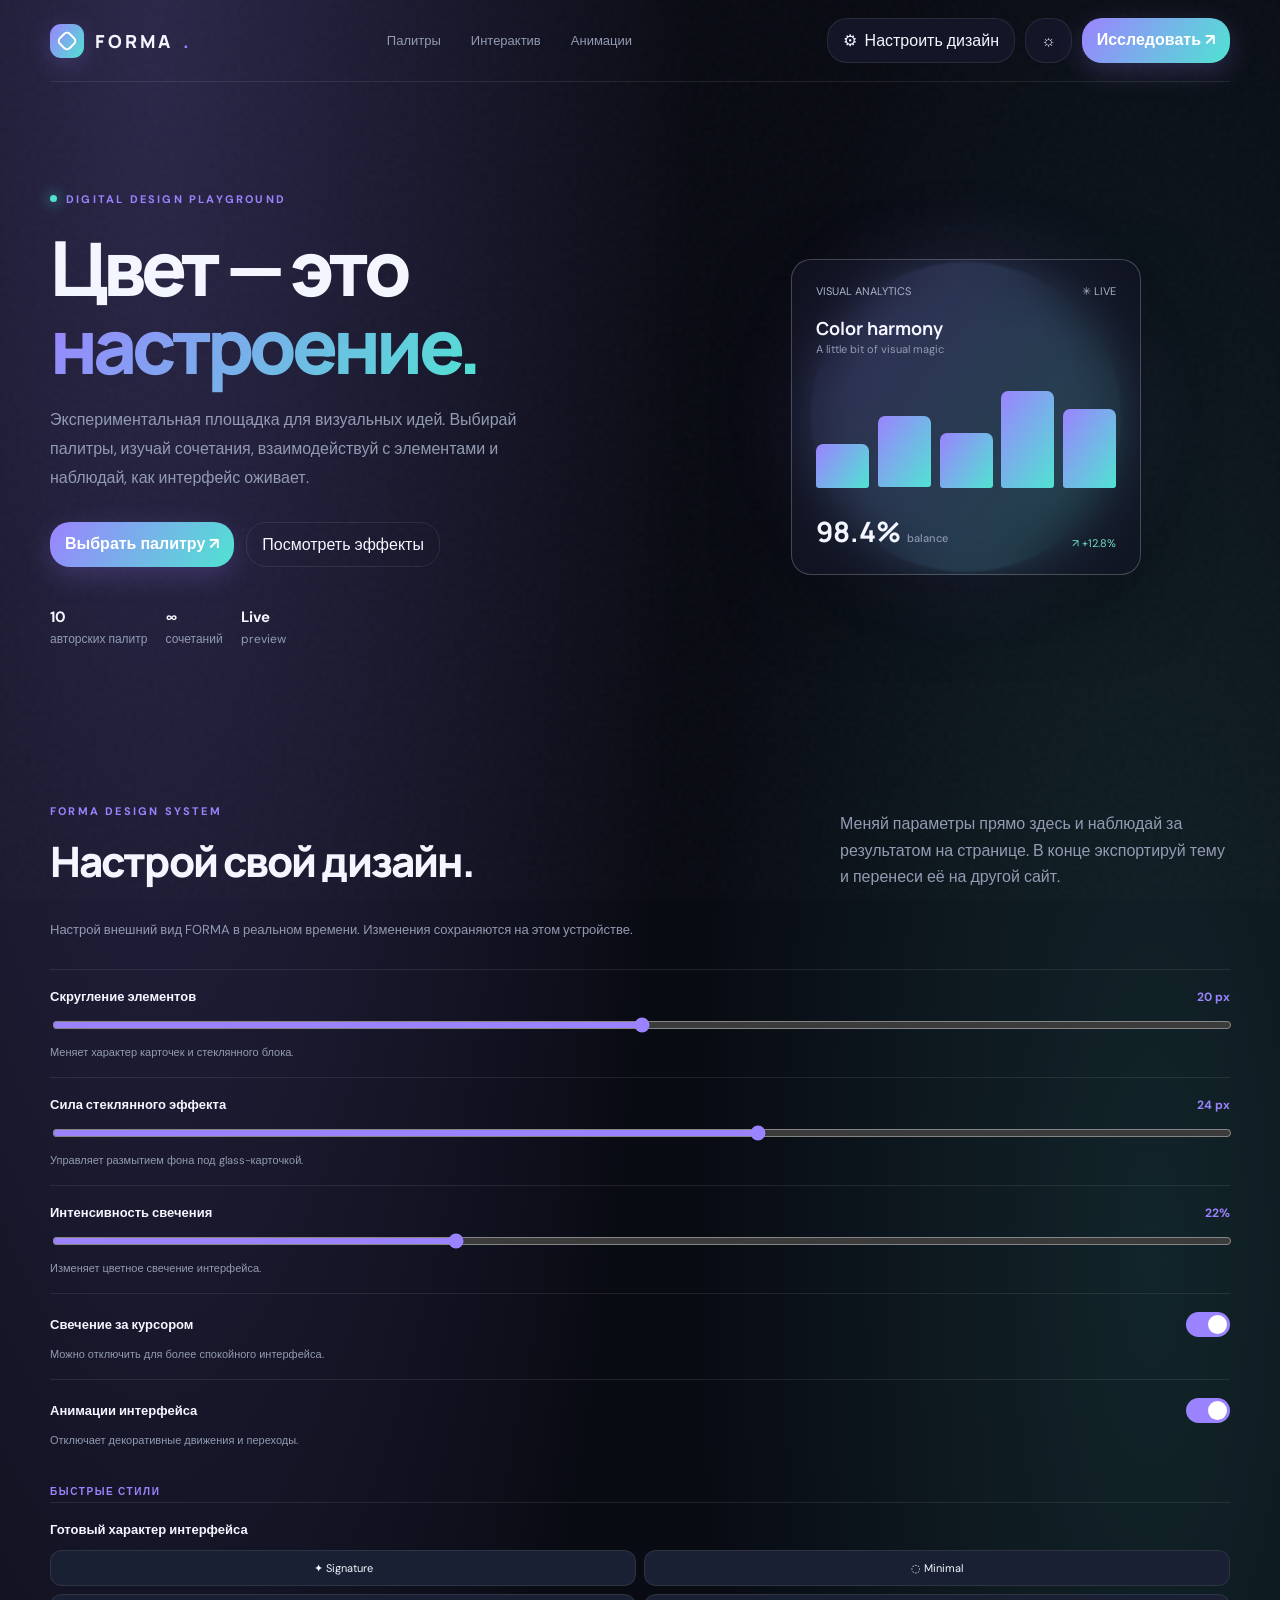
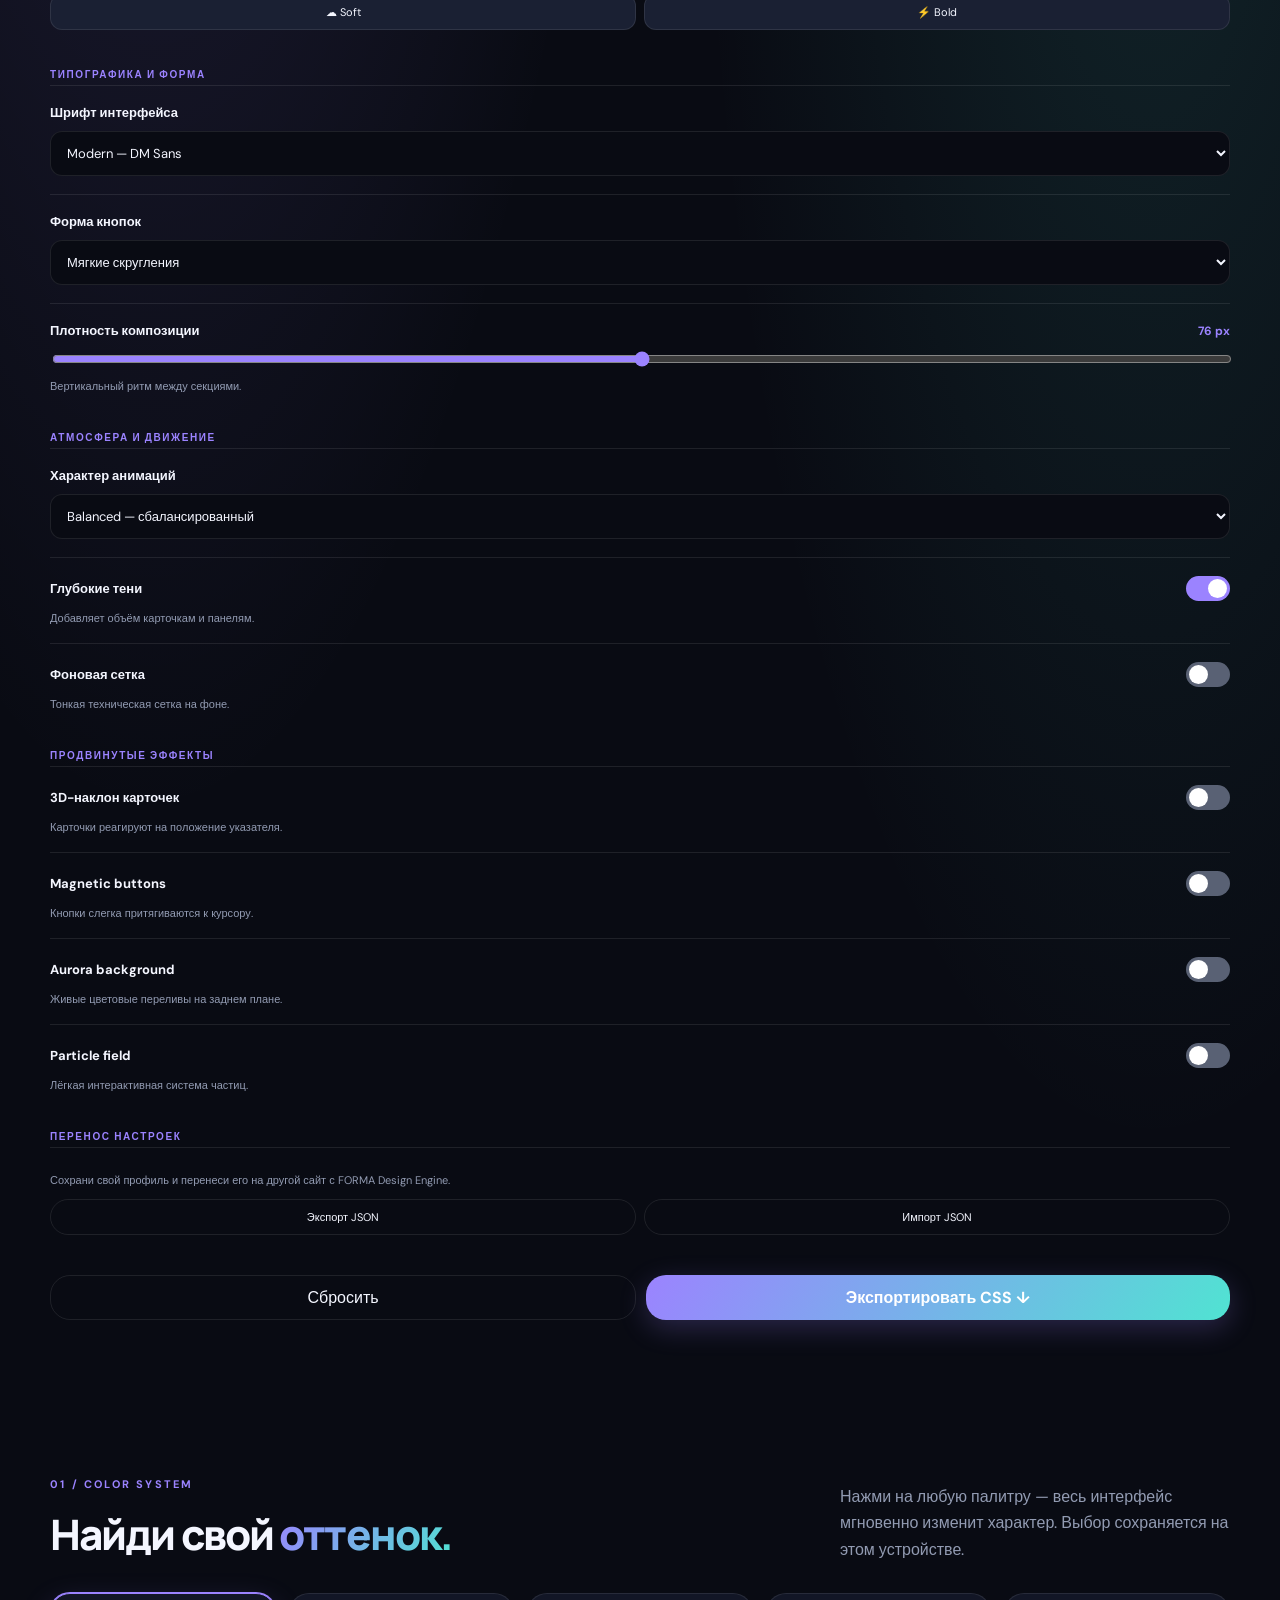
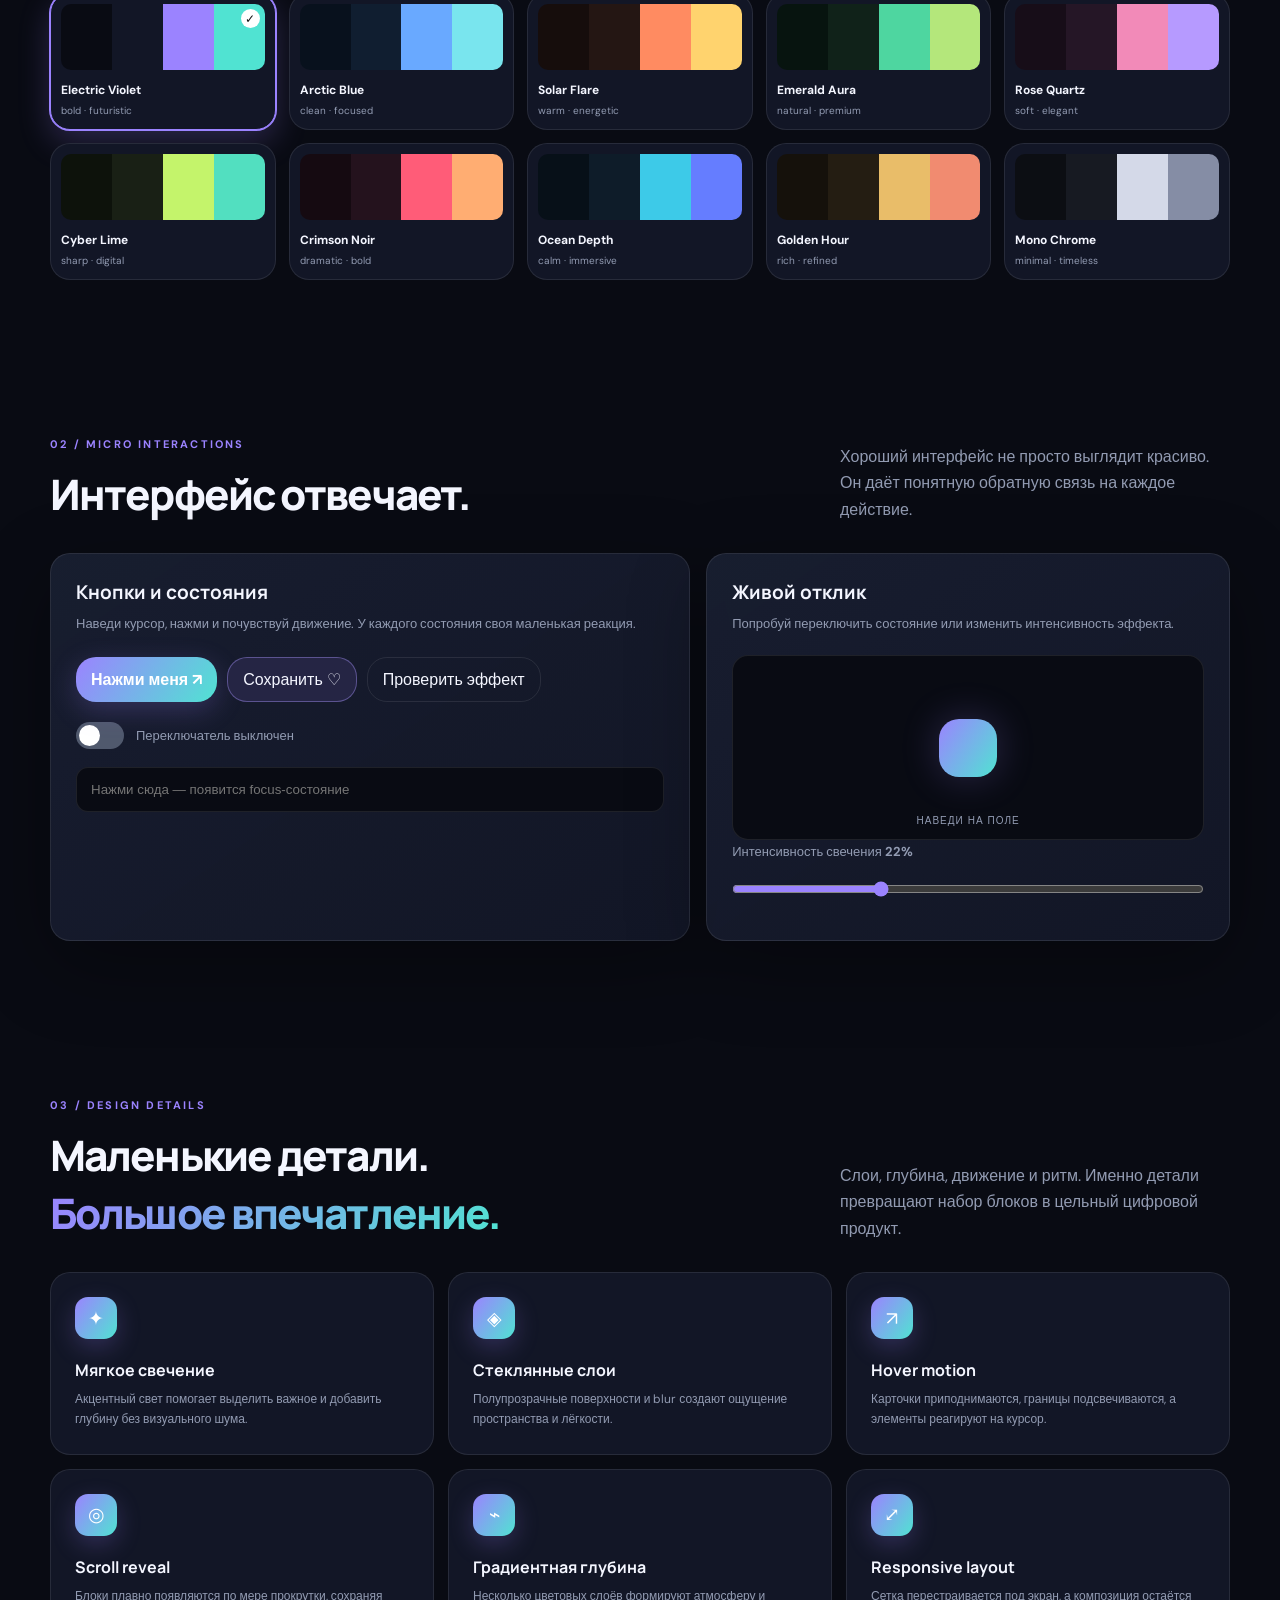
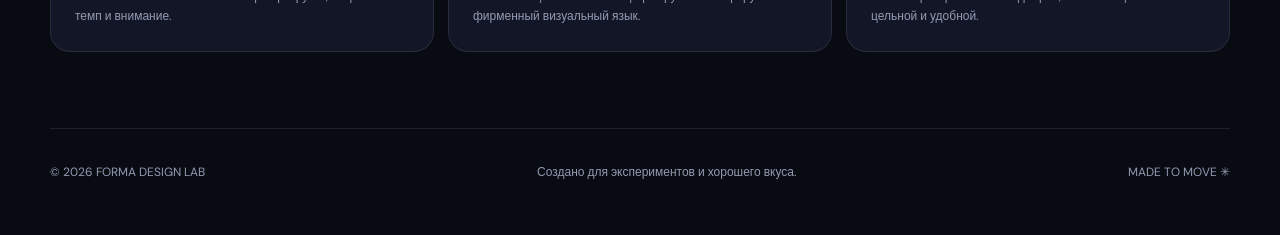
==== commit 51088a99: "Move all design controls onto the Playground page" ====
--- a/index.html
+++ b/index.html
@@ -9,16 +9,12 @@
 </head>
 <body>
 <div class="cursor-glow" id="cursorGlow"></div><div class="aurora-layer" aria-hidden="true"></div>
-<header class="shell topbar"><a class="brand" href="#"><span class="brandmark"></span>FORMA<span style="color:var(--a)">.</span></a><nav class="nav"><a href="#palettes">Палитры</a><a href="#interactions">Интерактив</a><a href="#motion">Анимации</a></nav><div class="top-actions"><button class="btn settings-trigger" id="settingsOpen" aria-label="Открыть настройки">⚙ <span class="settings-label">Настроить</span></button><button class="btn btn-outline" id="formaStudioOpen" type="button">✦ Редактор</button><button class="icon-btn" id="modeBtn" aria-label="Переключить режим">☼</button><a class="btn btn-primary" href="#palettes">Исследовать ↗</a></div></header>
+<header class="shell topbar"><a class="brand" href="#"><span class="brandmark"></span>FORMA<span style="color:var(--a)">.</span></a><nav class="nav"><a href="#palettes">Палитры</a><a href="#interactions">Интерактив</a><a href="#motion">Анимации</a></nav><div class="top-actions"><a class="btn settings-trigger" id="settingsOpen" href="#settingsPanel">⚙ <span class="settings-label">Настроить дизайн</span></a><button class="icon-btn" id="modeBtn" aria-label="Переключить режим">☼</button><a class="btn btn-primary" href="#palettes">Исследовать ↗</a></div></header>
 <main>
 <section class="shell hero"><div><div class="eyebrow"><span class="dot"></span> DIGITAL DESIGN PLAYGROUND</div><h1>Цвет — это<br><span class="gradient-text">настроение.</span></h1><p class="hero-copy">Экспериментальная площадка для визуальных идей. Выбирай палитры, изучай сочетания, взаимодействуй с элементами и наблюдай, как интерфейс оживает.</p><div class="hero-buttons"><a class="btn btn-primary" href="#palettes">Выбрать палитру <span>↗</span></a><a class="btn btn-outline" href="#interactions">Посмотреть эффекты</a></div><div class="hero-note"><div><strong>10</strong> авторских палитр</div><div><strong>∞</strong> сочетаний</div><div><strong>Live</strong> preview</div></div></div>
 <div class="visual"><div class="orb"></div><div class="glass-card"><div class="glass-head"><span>VISUAL ANALYTICS</span><span>✳ LIVE</span></div><div style="font:700 18px Manrope;margin-top:18px">Color harmony</div><div class="muted" style="font-size:11px">A little bit of visual magic</div><div class="mini-bars"><i></i><i></i><i></i><i></i><i></i></div><div style="display:flex;justify-content:space-between;align-items:end"><div class="metric">98.4% <small>balance</small></div><span style="color:#72dfc4;font-size:11px">↗ +12.8%</span></div></div></div></section>
-<section class="shell section reveal" id="palettes"><div class="section-head"><div><div class="eyebrow">01 / COLOR SYSTEM</div><h2>Найди свой <span class="gradient-text">оттенок.</span></h2></div><p>Нажми на любую палитру — весь интерфейс мгновенно изменит характер. Выбор сохраняется на этом устройстве.</p></div><div class="palette-grid" id="paletteGrid"></div></section>
-<section class="shell section reveal" id="interactions"><div class="section-head"><div><div class="eyebrow">02 / MICRO INTERACTIONS</div><h2>Интерфейс отвечает.</h2></div><p>Хороший интерфейс не просто выглядит красиво. Он даёт понятную обратную связь на каждое действие.</p></div><div class="demo-grid"><article class="panel"><h3>Кнопки и состояния</h3><p class="muted">Наведи курсор, нажми и почувствуй движение. У каждого состояния своя маленькая реакция.</p><div class="button-row"><button class="btn btn-primary" data-toast="Готово! Действие выполнено">Нажми меня ↗</button><button class="btn btn-soft" data-toast="Сохранено в избранное">Сохранить ♡</button><button class="btn btn-outline" id="shakeBtn">Проверить эффект</button></div><div class="interaction"><button class="toggle" id="toggle"><span></span></button><span class="muted" id="toggleText">Переключатель выключен</span></div><input class="demo-input" placeholder="Нажми сюда — появится focus-состояние"></article><article class="panel"><h3>Живой отклик</h3><p class="muted">Попробуй переключить состояние или изменить интенсивность эффекта.</p><div class="motion-demo" id="motionDemo"><div class="motion-ball"></div><span class="motion-label">НАВЕДИ НА ПОЛЕ</span></div><label class="muted" for="intensity">Интенсивность свечения <b id="intensityValue">22%</b></label><input class="range" id="intensity" type="range" min="5" max="60" value="22"></article></div></section>
-<section class="shell section reveal" id="motion"><div class="section-head"><div><div class="eyebrow">03 / DESIGN DETAILS</div><h2>Маленькие детали.<br><span class="gradient-text">Большое впечатление.</span></h2></div><p>Слои, глубина, движение и ритм. Именно детали превращают набор блоков в цельный цифровой продукт.</p></div><div class="feature-grid"><article class="feature"><div class="feature-icon">✦</div><h3>Мягкое свечение</h3><p>Акцентный свет помогает выделить важное и добавить глубину без визуального шума.</p></article><article class="feature"><div class="feature-icon">◈</div><h3>Стеклянные слои</h3><p>Полупрозрачные поверхности и blur создают ощущение пространства и лёгкости.</p></article><article class="feature"><div class="feature-icon">↗</div><h3>Hover motion</h3><p>Карточки приподнимаются, границы подсвечиваются, а элементы реагируют на курсор.</p></article><article class="feature"><div class="feature-icon">◎</div><h3>Scroll reveal</h3><p>Блоки плавно появляются по мере прокрутки, сохраняя темп и внимание.</p></article><article class="feature"><div class="feature-icon">⌁</div><h3>Градиентная глубина</h3><p>Несколько цветовых слоёв формируют атмосферу и фирменный визуальный язык.</p></article><article class="feature"><div class="feature-icon">⤢</div><h3>Responsive layout</h3><p>Сетка перестраивается под экран, а композиция остаётся цельной и удобной.</p></article></div></section>
-</main><footer class="shell footer"><span>© 2026 FORMA DESIGN LAB</span><span>Создано для экспериментов и хорошего вкуса.</span><span>MADE TO MOVE ✳</span></footer><div class="settings-overlay" id="settingsOverlay"></div>
-<aside class="settings-panel" id="settingsPanel" aria-label="Настройки дизайна" aria-hidden="true">
- <div class="settings-head"><h2>Дизайн-настройки</h2><button class="icon-btn" id="settingsClose" aria-label="Закрыть">✕</button></div>
+<section class="shell section settings-panel-inline" id="settingsPanel" aria-label="Настройки дизайна">
+ <div class="section-head"><div><div class="eyebrow">FORMA DESIGN SYSTEM</div><h2>Настрой свой дизайн.</h2></div><p>Меняй параметры прямо здесь и наблюдай за результатом на странице. В конце экспортируй тему и перенеси её на другой сайт.</p></div>
  <p class="settings-intro">Настрой внешний вид FORMA в реальном времени. Изменения сохраняются на этом устройстве.</p>
  <div class="setting"><div class="setting-top"><label for="radiusControl">Скругление элементов</label><span class="setting-value" id="radiusValue">20 px</span></div><input id="radiusControl" type="range" min="8" max="32" value="20"><div class="setting-hint">Меняет характер карточек и стеклянного блока.</div></div>
  <div class="setting"><div class="setting-top"><label for="blurControl">Сила стеклянного эффекта</label><span class="setting-value" id="blurValue">24 px</span></div><input id="blurControl" type="range" min="0" max="40" value="24"><div class="setting-hint">Управляет размытием фона под glass-карточкой.</div></div>
@@ -46,7 +42,12 @@
  <div class="settings-divider">Перенос настроек</div>
  <div class="setting"><div class="setting-hint">Сохрани свой профиль и перенеси его на другой сайт с FORMA Design Engine.</div><div class="settings-export-row"><button class="btn btn-outline" id="exportSettings">Экспорт JSON</button><button class="btn btn-outline" id="importSettings">Импорт JSON</button><input id="importSettingsFile" type="file" accept="application/json,.json" hidden></div></div>
 
- <div class="settings-actions"><button class="btn btn-outline" id="settingsReset">Сбросить</button><button class="btn btn-primary" id="settingsDone">Готово ✓</button></div>
-</aside>
+ <div class="settings-actions"><button class="btn btn-outline" id="settingsReset">Сбросить</button><button class="btn btn-primary" id="settingsDone">Экспортировать CSS ↓</button></div>
+</section>
+<section class="shell section reveal" id="palettes"><div class="section-head"><div><div class="eyebrow">01 / COLOR SYSTEM</div><h2>Найди свой <span class="gradient-text">оттенок.</span></h2></div><p>Нажми на любую палитру — весь интерфейс мгновенно изменит характер. Выбор сохраняется на этом устройстве.</p></div><div class="palette-grid" id="paletteGrid"></div></section>
+<section class="shell section reveal" id="interactions"><div class="section-head"><div><div class="eyebrow">02 / MICRO INTERACTIONS</div><h2>Интерфейс отвечает.</h2></div><p>Хороший интерфейс не просто выглядит красиво. Он даёт понятную обратную связь на каждое действие.</p></div><div class="demo-grid"><article class="panel"><h3>Кнопки и состояния</h3><p class="muted">Наведи курсор, нажми и почувствуй движение. У каждого состояния своя маленькая реакция.</p><div class="button-row"><button class="btn btn-primary" data-toast="Готово! Действие выполнено">Нажми меня ↗</button><button class="btn btn-soft" data-toast="Сохранено в избранное">Сохранить ♡</button><button class="btn btn-outline" id="shakeBtn">Проверить эффект</button></div><div class="interaction"><button class="toggle" id="toggle"><span></span></button><span class="muted" id="toggleText">Переключатель выключен</span></div><input class="demo-input" placeholder="Нажми сюда — появится focus-состояние"></article><article class="panel"><h3>Живой отклик</h3><p class="muted">Попробуй переключить состояние или изменить интенсивность эффекта.</p><div class="motion-demo" id="motionDemo"><div class="motion-ball"></div><span class="motion-label">НАВЕДИ НА ПОЛЕ</span></div><label class="muted" for="intensity">Интенсивность свечения <b id="intensityValue">22%</b></label><input class="range" id="intensity" type="range" min="5" max="60" value="22"></article></div></section>
+<section class="shell section reveal" id="motion"><div class="section-head"><div><div class="eyebrow">03 / DESIGN DETAILS</div><h2>Маленькие детали.<br><span class="gradient-text">Большое впечатление.</span></h2></div><p>Слои, глубина, движение и ритм. Именно детали превращают набор блоков в цельный цифровой продукт.</p></div><div class="feature-grid"><article class="feature"><div class="feature-icon">✦</div><h3>Мягкое свечение</h3><p>Акцентный свет помогает выделить важное и добавить глубину без визуального шума.</p></article><article class="feature"><div class="feature-icon">◈</div><h3>Стеклянные слои</h3><p>Полупрозрачные поверхности и blur создают ощущение пространства и лёгкости.</p></article><article class="feature"><div class="feature-icon">↗</div><h3>Hover motion</h3><p>Карточки приподнимаются, границы подсвечиваются, а элементы реагируют на курсор.</p></article><article class="feature"><div class="feature-icon">◎</div><h3>Scroll reveal</h3><p>Блоки плавно появляются по мере прокрутки, сохраняя темп и внимание.</p></article><article class="feature"><div class="feature-icon">⌁</div><h3>Градиентная глубина</h3><p>Несколько цветовых слоёв формируют атмосферу и фирменный визуальный язык.</p></article><article class="feature"><div class="feature-icon">⤢</div><h3>Responsive layout</h3><p>Сетка перестраивается под экран, а композиция остаётся цельной и удобной.</p></article></div></section>
+</main><footer class="shell footer"><span>© 2026 FORMA DESIGN LAB</span><span>Создано для экспериментов и хорошего вкуса.</span><span>MADE TO MOVE ✳</span></footer>
+
 <div class="toast" id="toast" role="status"></div>
-<script src="./design-engine.js"></script><script src="./forma-studio.js"></script></body></html>+<script src="./design-engine.js"></script></body></html>
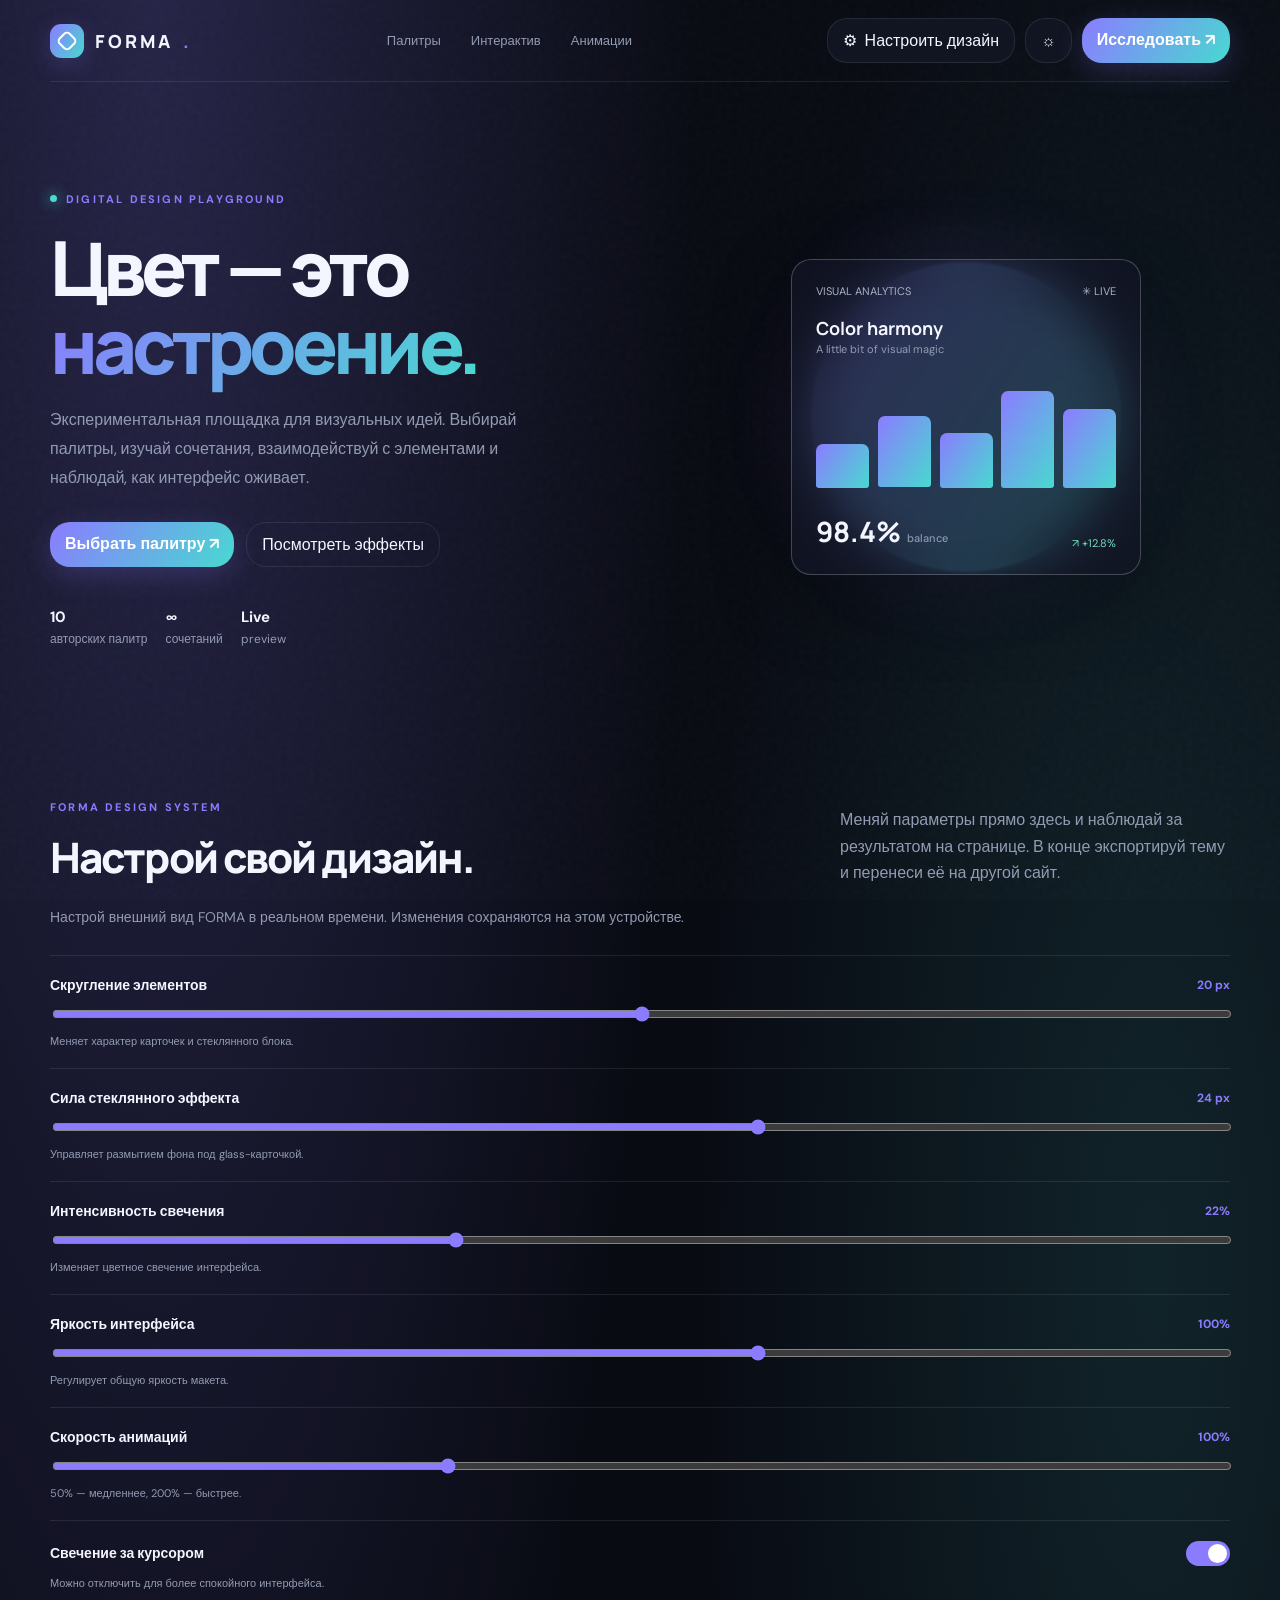
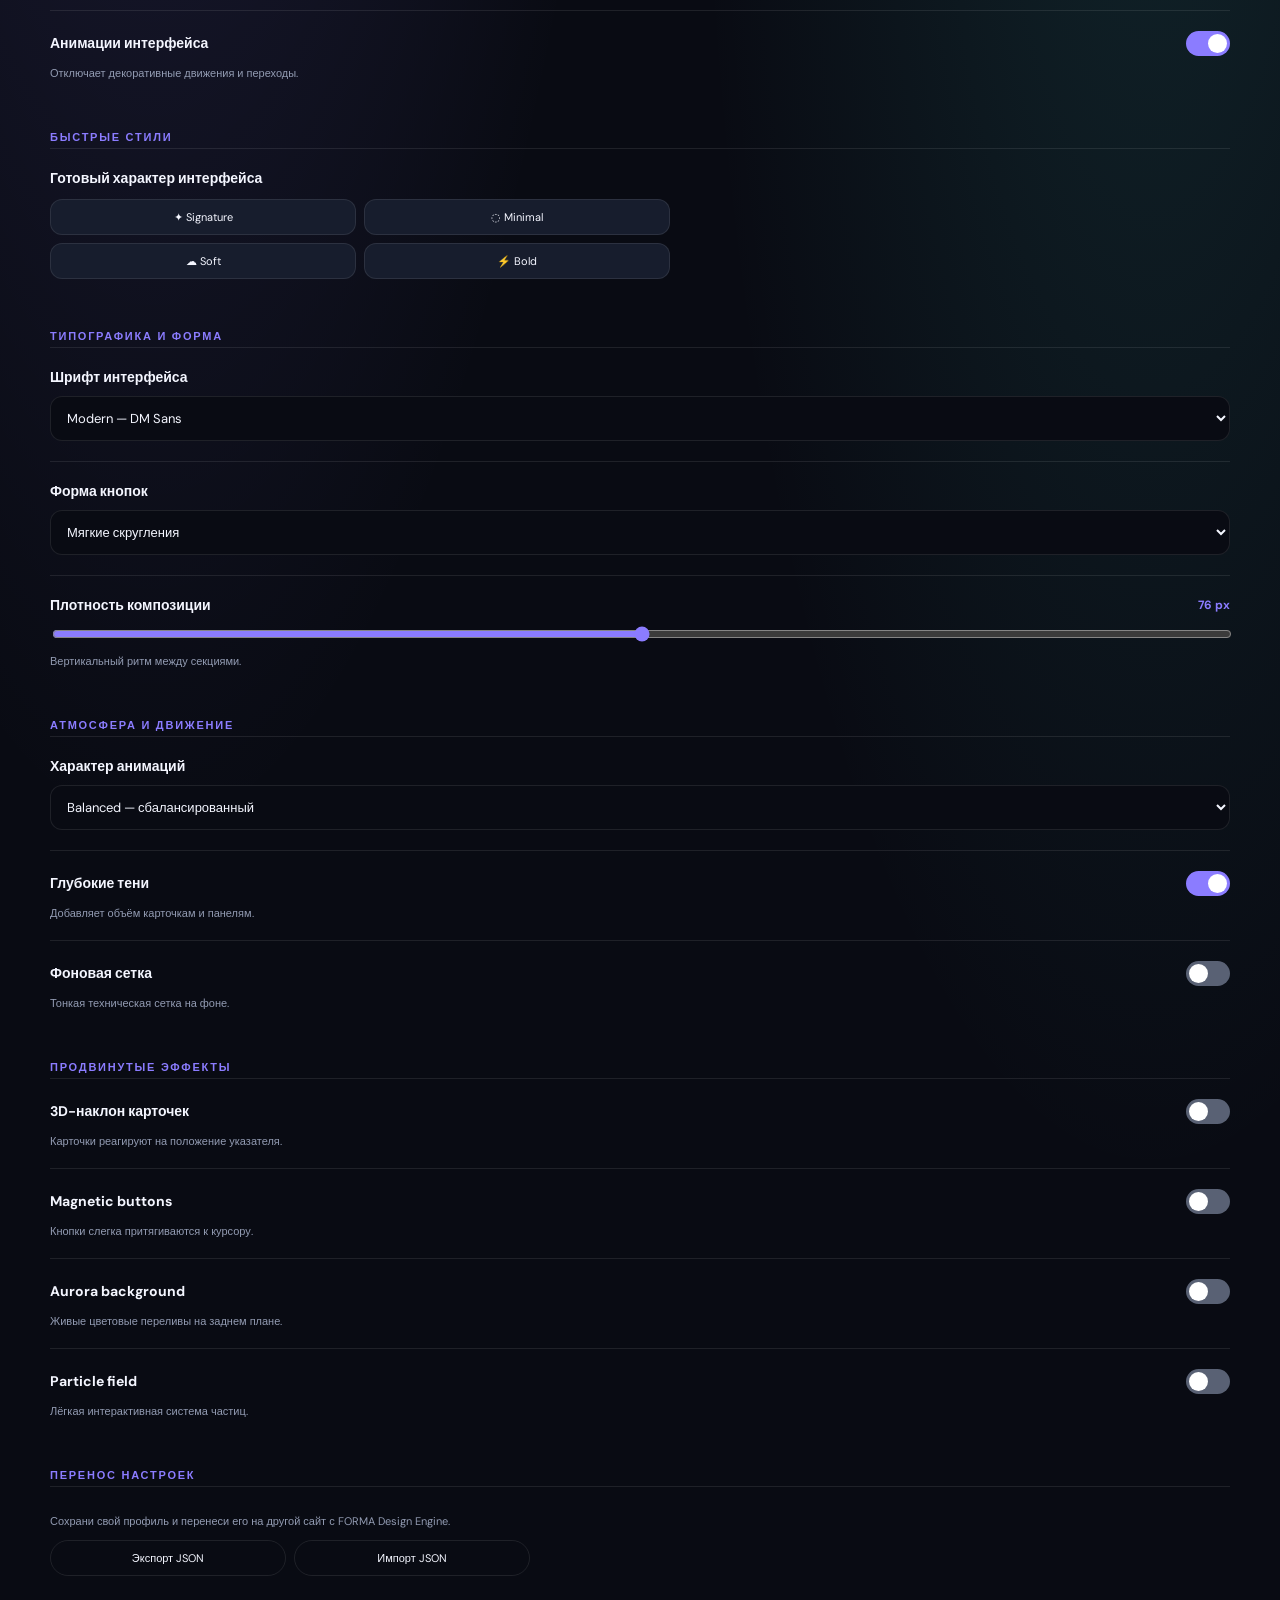
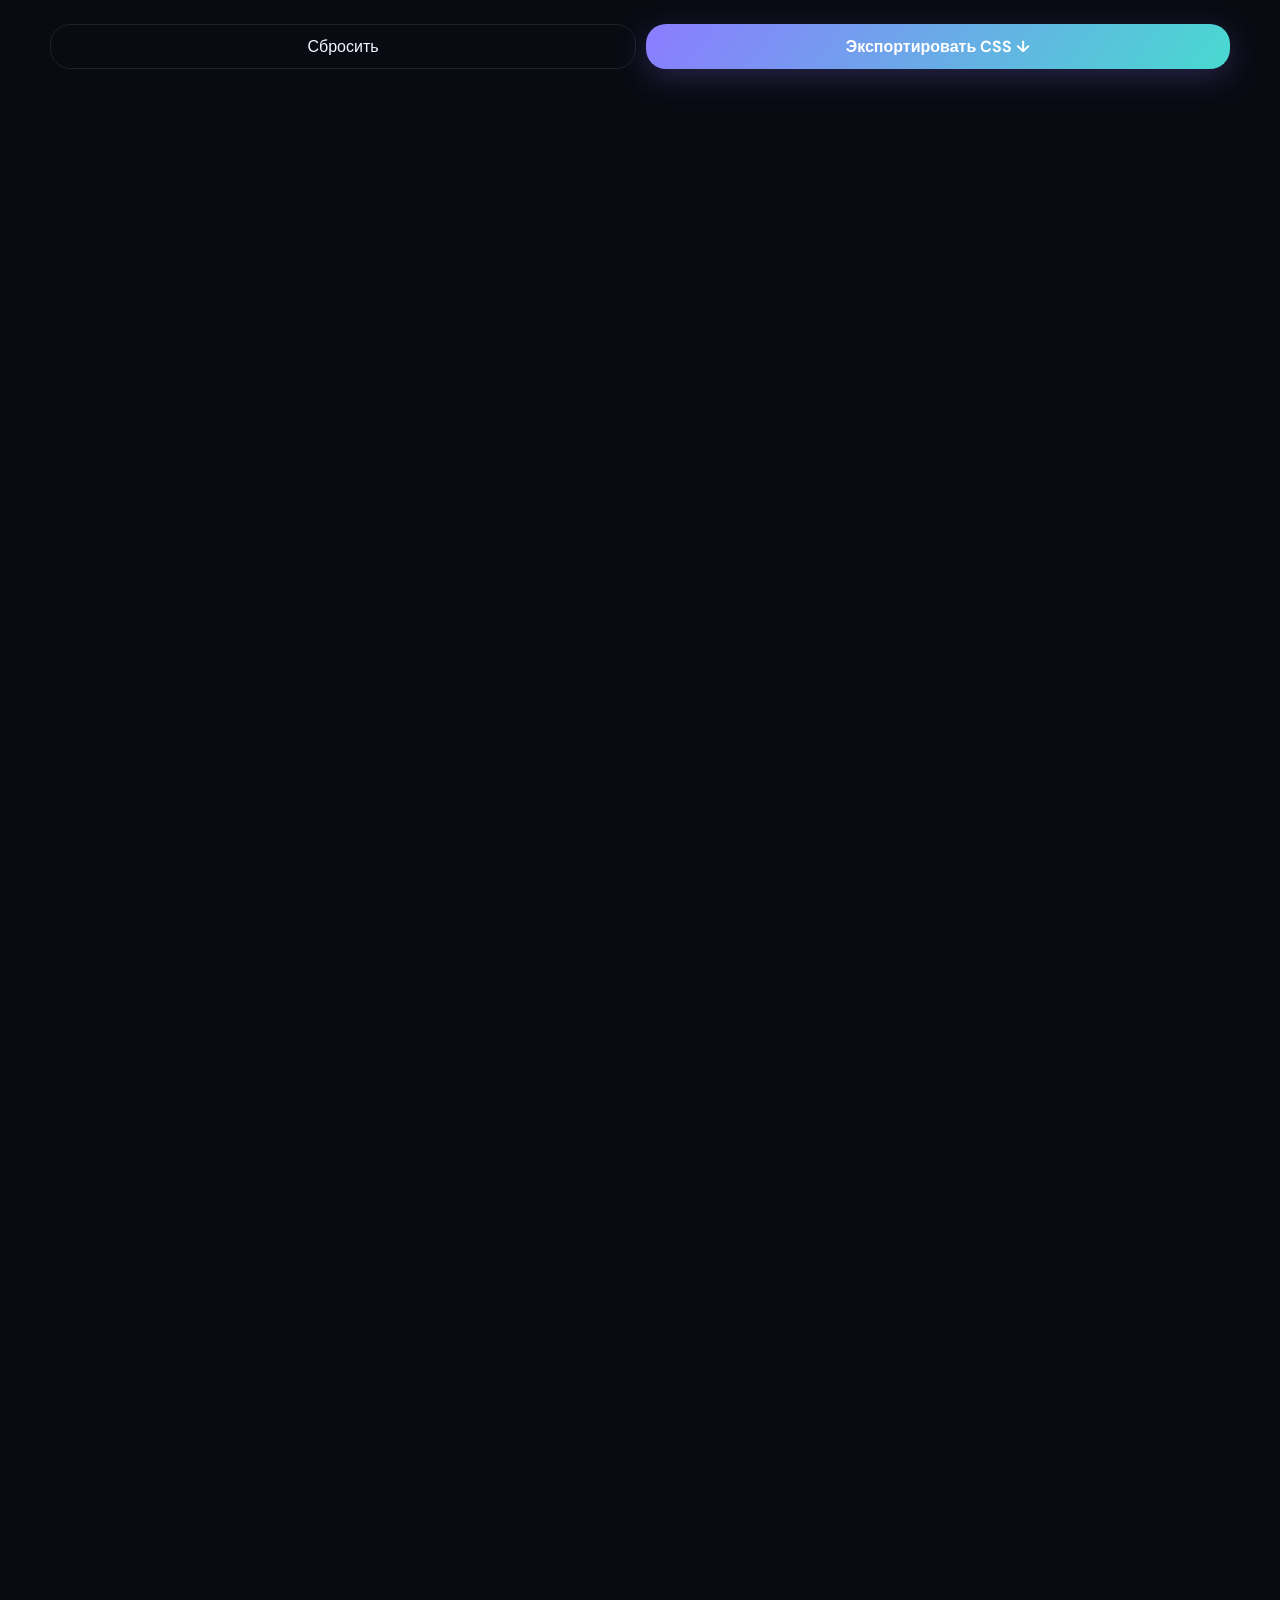
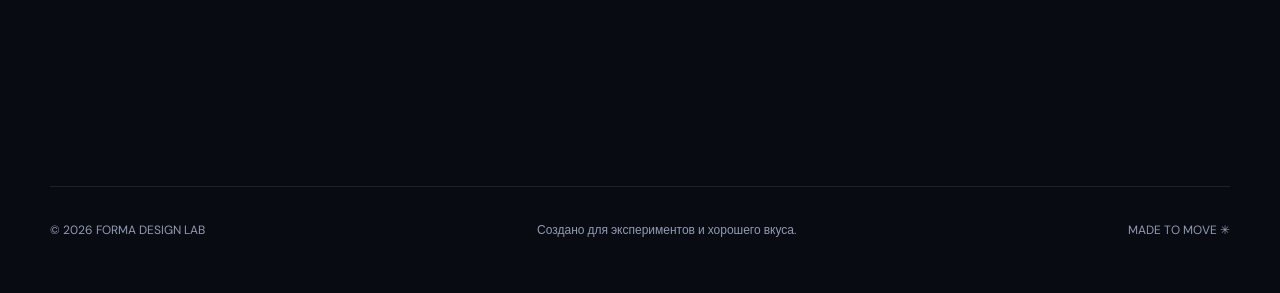
==== commit 6fcbbcff: "Add inline brightness and animation speed controls" ====
--- a/index.html
+++ b/index.html
@@ -19,6 +19,8 @@
  <div class="setting"><div class="setting-top"><label for="radiusControl">Скругление элементов</label><span class="setting-value" id="radiusValue">20 px</span></div><input id="radiusControl" type="range" min="8" max="32" value="20"><div class="setting-hint">Меняет характер карточек и стеклянного блока.</div></div>
  <div class="setting"><div class="setting-top"><label for="blurControl">Сила стеклянного эффекта</label><span class="setting-value" id="blurValue">24 px</span></div><input id="blurControl" type="range" min="0" max="40" value="24"><div class="setting-hint">Управляет размытием фона под glass-карточкой.</div></div>
  <div class="setting"><div class="setting-top"><label for="glowControl">Интенсивность свечения</label><span class="setting-value" id="glowValue">22%</span></div><input id="glowControl" type="range" min="5" max="55" value="22"><div class="setting-hint">Изменяет цветное свечение интерфейса.</div></div>
+ <div class="setting"><div class="setting-top"><label for="brightnessControl">Яркость интерфейса</label><span class="setting-value" id="brightnessValue">100%</span></div><input id="brightnessControl" type="range" min="70" max="120" value="100"><div class="setting-hint">Регулирует общую яркость макета.</div></div>
+ <div class="setting"><div class="setting-top"><label for="motionSpeedControl">Скорость анимаций</label><span class="setting-value" id="motionSpeedValue">100%</span></div><input id="motionSpeedControl" type="range" min="50" max="200" step="5" value="100"><div class="setting-hint">50% — медленнее, 200% — быстрее.</div></div>
  <div class="setting"><div class="setting-top"><label>Свечение за курсором</label><button class="setting-switch on" id="cursorSwitch" aria-label="Переключить свечение курсора"><span></span></button></div><div class="setting-hint">Можно отключить для более спокойного интерфейса.</div></div>
  <div class="setting"><div class="setting-top"><label>Анимации интерфейса</label><button class="setting-switch on" id="motionSwitch" aria-label="Переключить анимации"><span></span></button></div><div class="setting-hint">Отключает декоративные движения и переходы.</div></div>
 
--- a/design-engine.css
+++ b/design-engine.css
@@ -97,3 +97,20 @@
 body.forma-buttons-pill button,body.forma-buttons-pill .btn{border-radius:999px!important}
 body.forma-buttons-sharp button,body.forma-buttons-sharp .btn{border-radius:6px!important}
 @media(max-width:560px){.forma-settings-trigger{right:14px;bottom:14px}.forma-settings-panel{padding:21px}}
+
+
+/* INLINE DESIGN WORKSPACE — no drawer, no overlay, controls live on the page */
+.settings-panel-inline{position:relative!important;inset:auto!important;width:min(1180px,calc(100% - 48px))!important;height:auto!important;max-height:none!important;overflow:visible!important;margin:0 auto!important;padding:72px 0!important;background:transparent!important;border:0!important;box-shadow:none!important;transform:none!important;transition:none!important;color:var(--text)!important}
+.settings-panel-inline .settings-head{display:none}
+.settings-panel-inline .settings-intro{max-width:720px;font-size:14px;margin:0 0 26px}
+.settings-panel-inline .setting{padding:20px 0}
+.settings-panel-inline .setting-top label{font-size:14px}
+.settings-panel-inline .settings-divider{padding-top:30px;font-size:11px}
+.settings-panel-inline .settings-actions{margin-top:28px;flex-wrap:wrap}
+.settings-panel-inline .settings-actions .btn{min-width:190px}
+.settings-panel-inline .settings-export-row{max-width:480px}
+.settings-panel-inline .setting-preset-grid{max-width:620px}
+.settings-panel-inline .settings-select{max-width:100%}
+.settings-panel-inline .setting input[type=range]{max-width:100%}
+.settings-panel-inline .section-head{margin-bottom:20px}
+@media(max-width:560px){.settings-panel-inline{width:calc(100% - 30px)!important;padding:48px 0!important}.settings-panel-inline .settings-actions .btn{width:100%}}
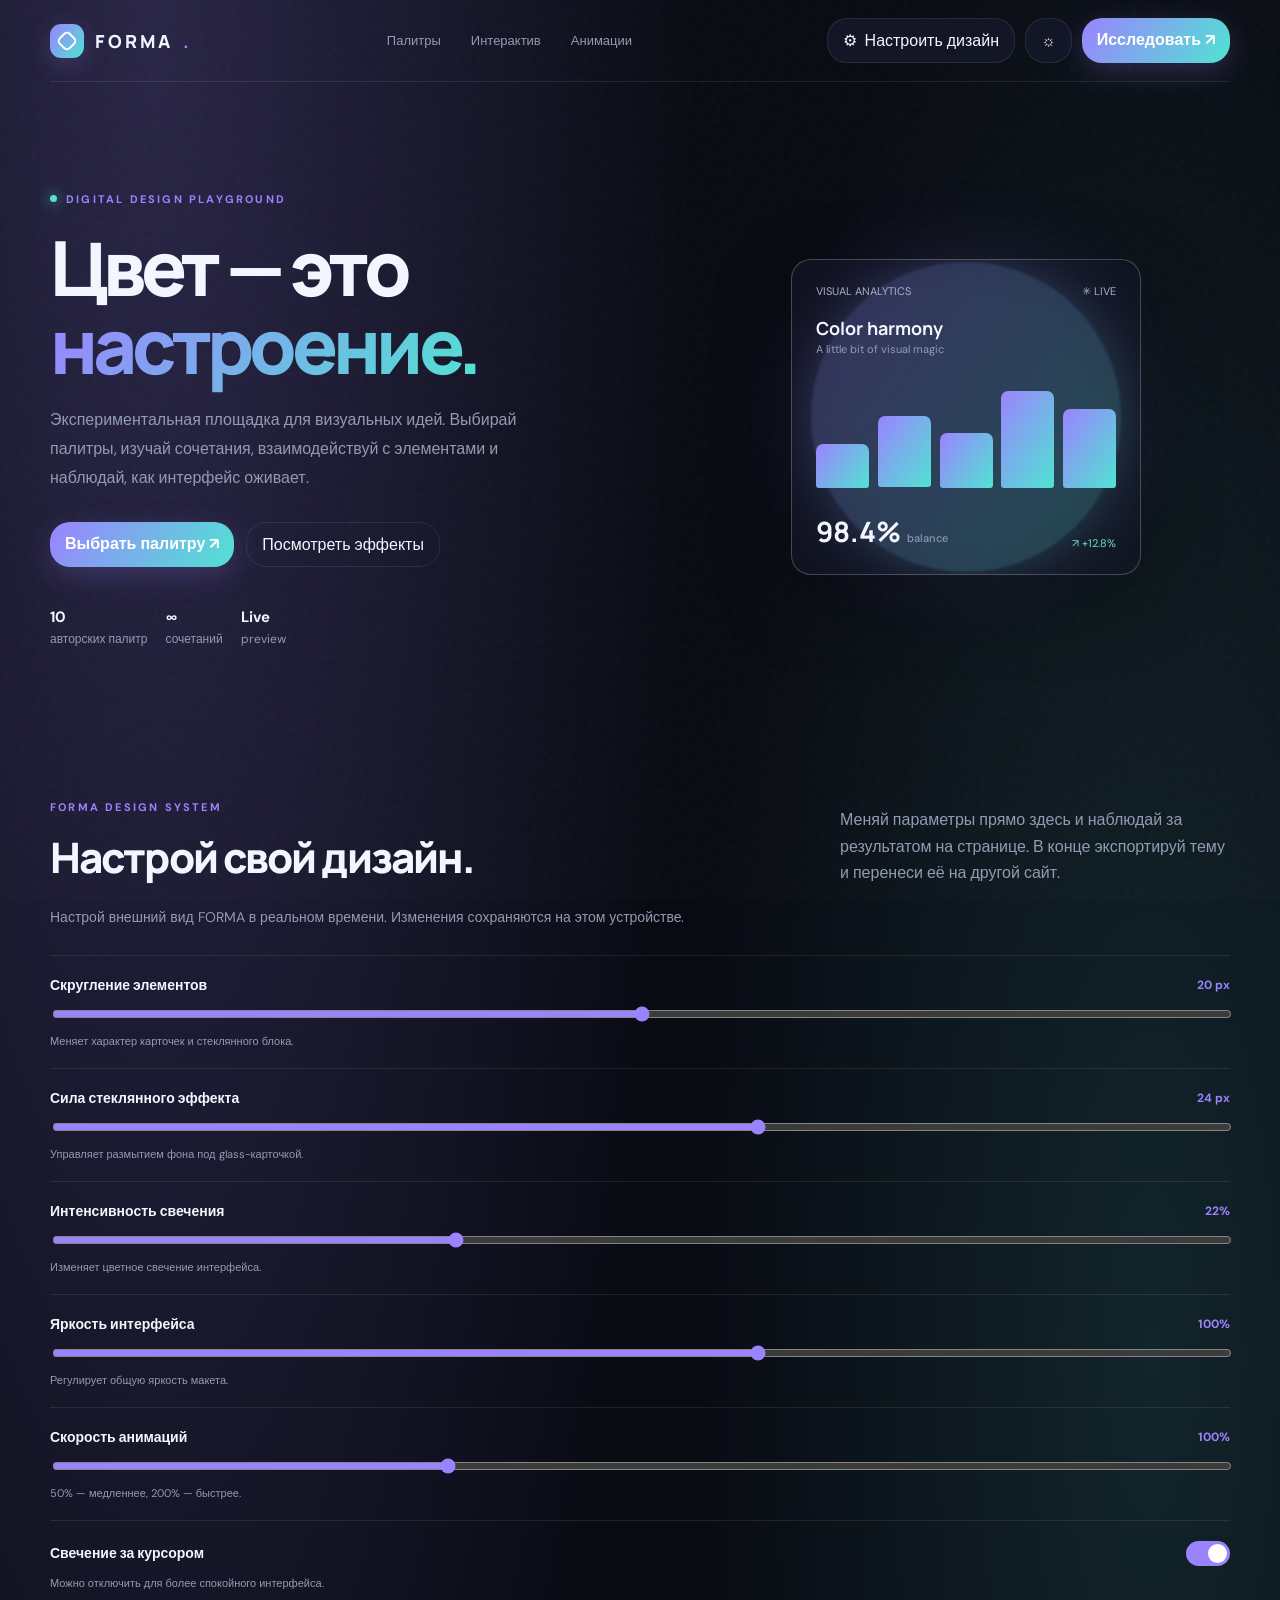
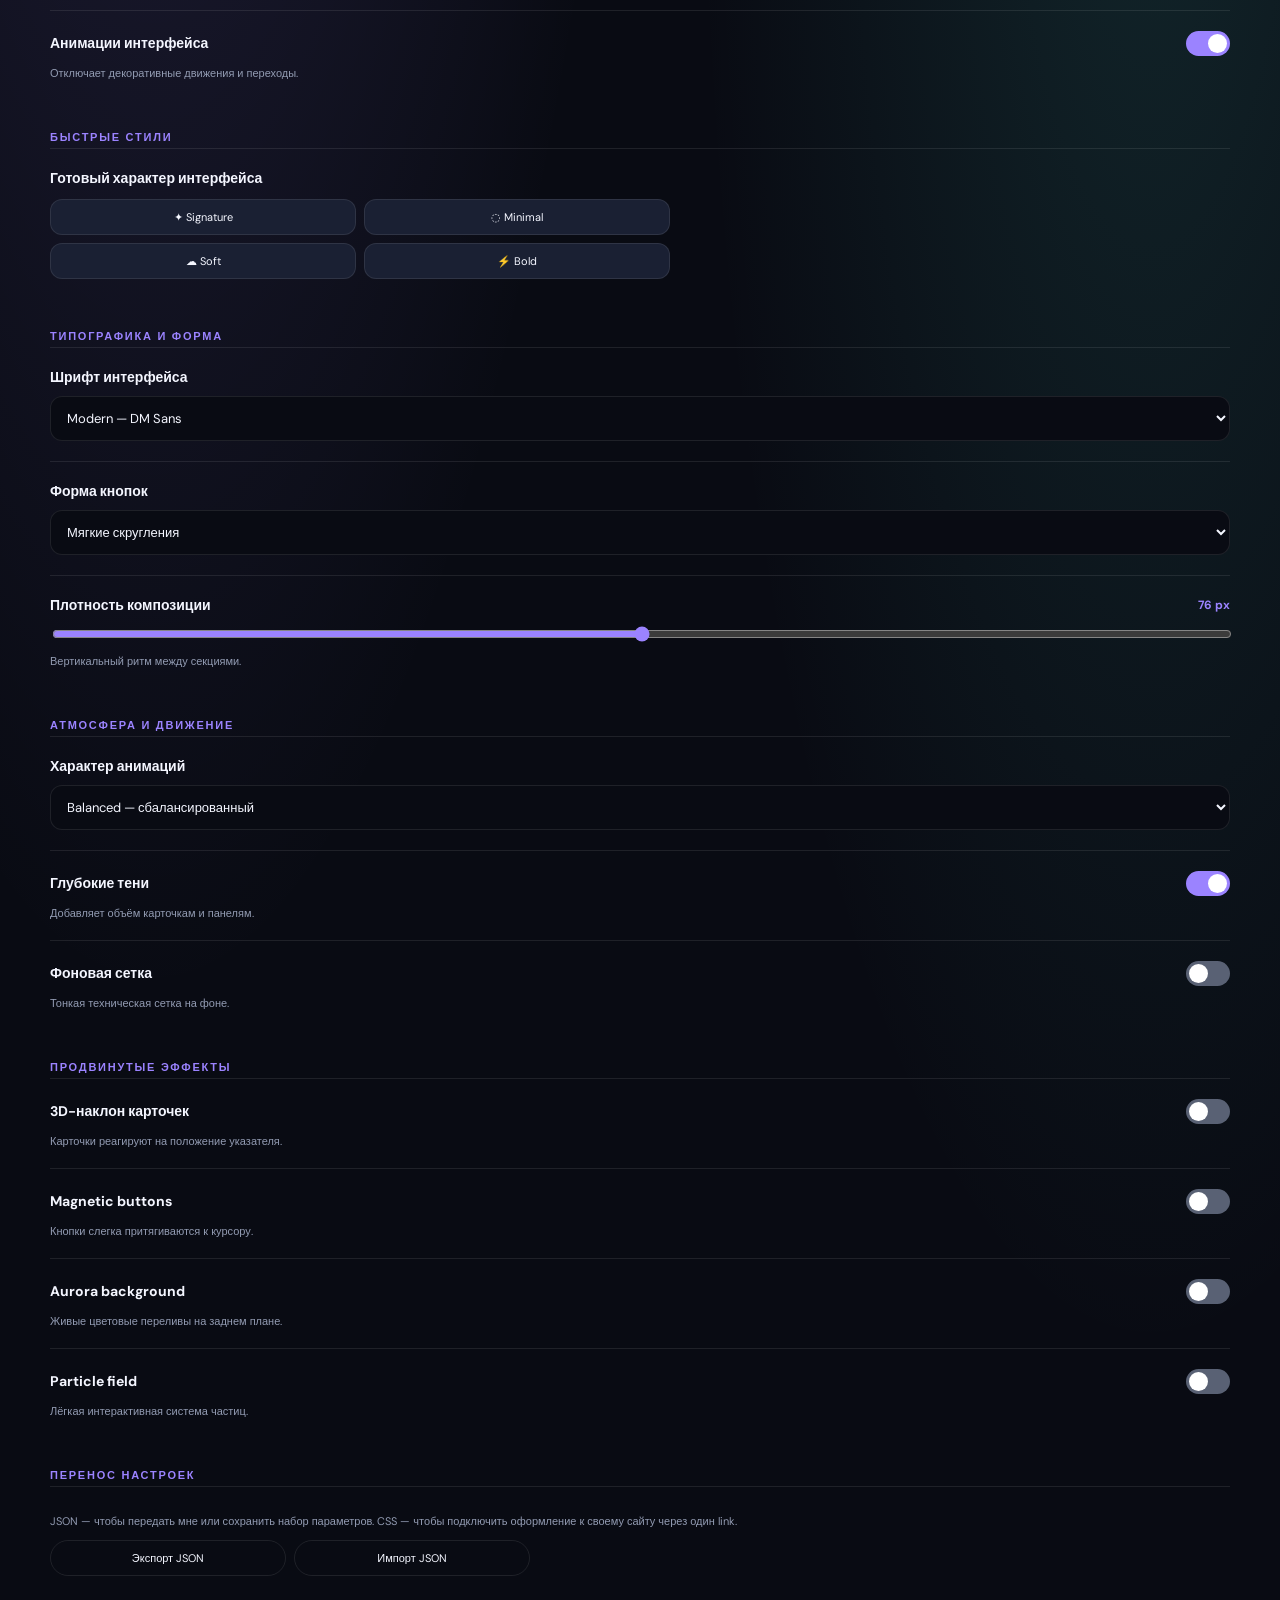
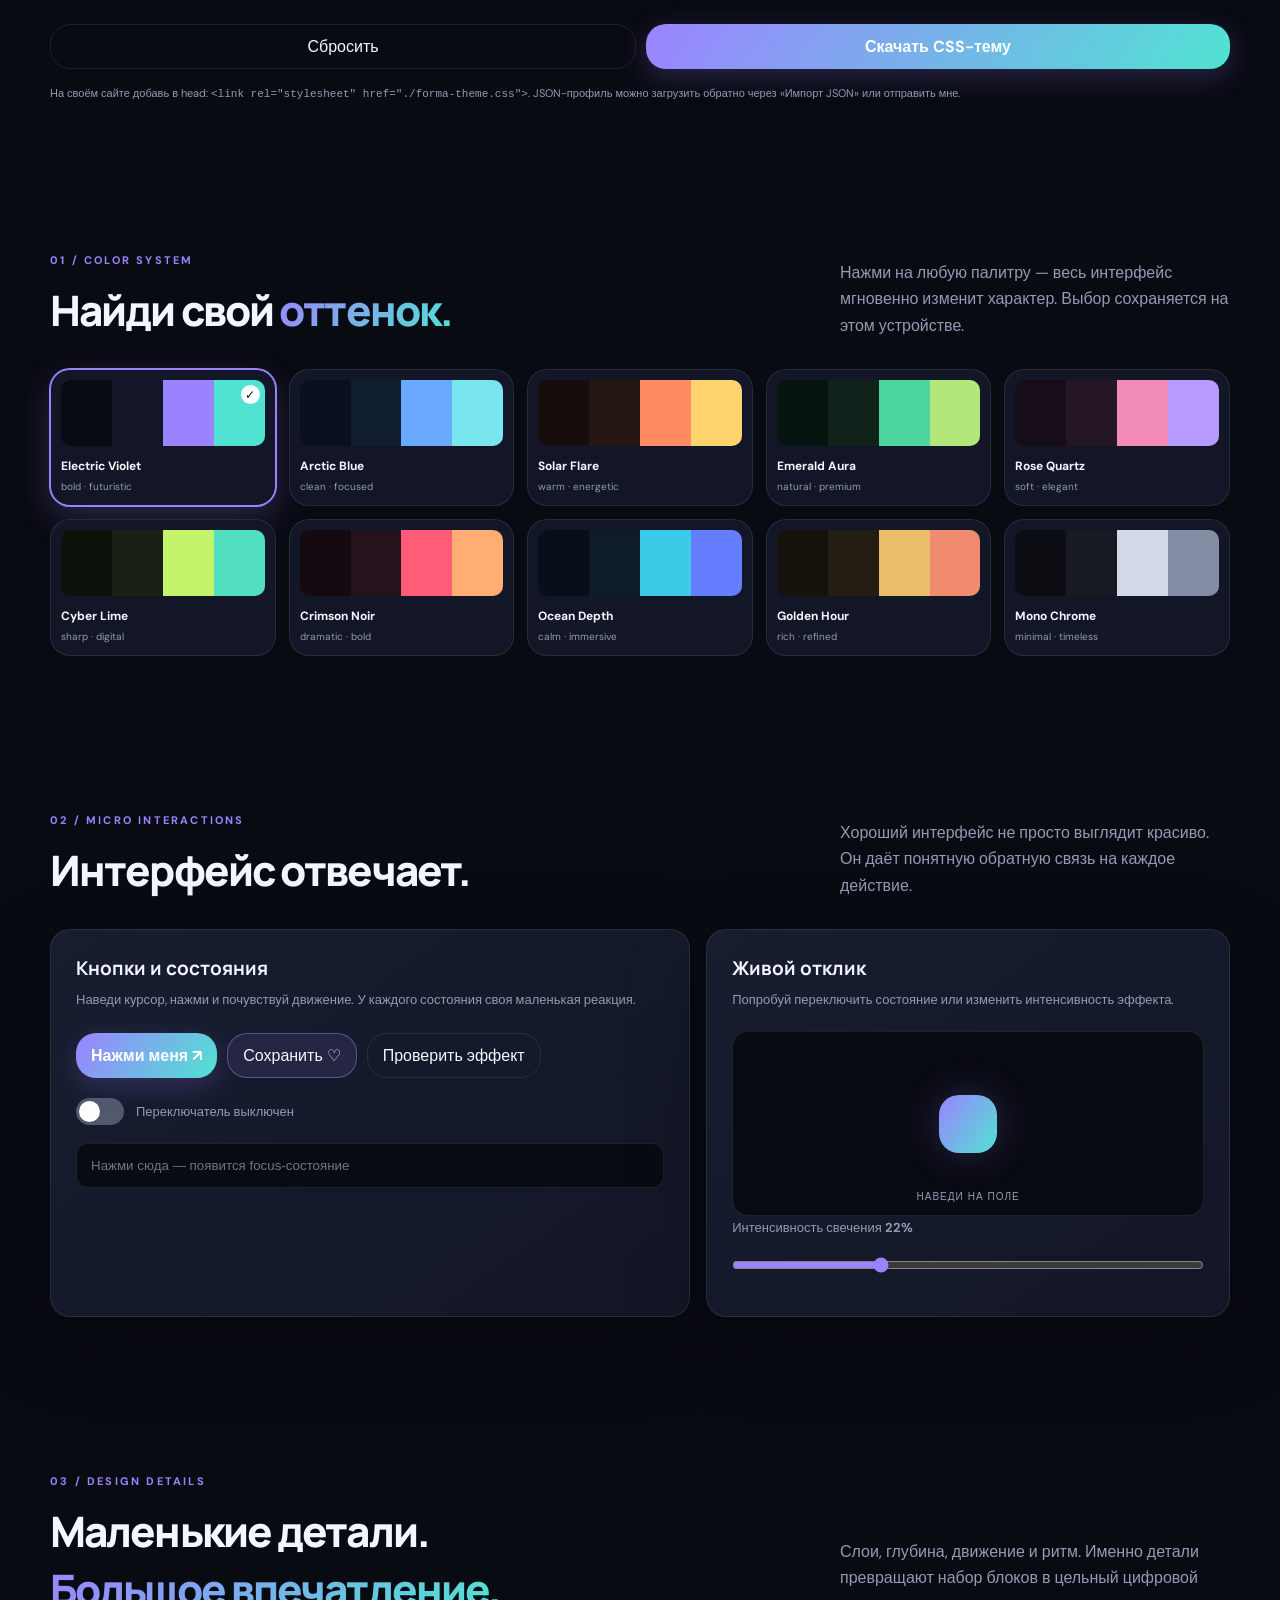
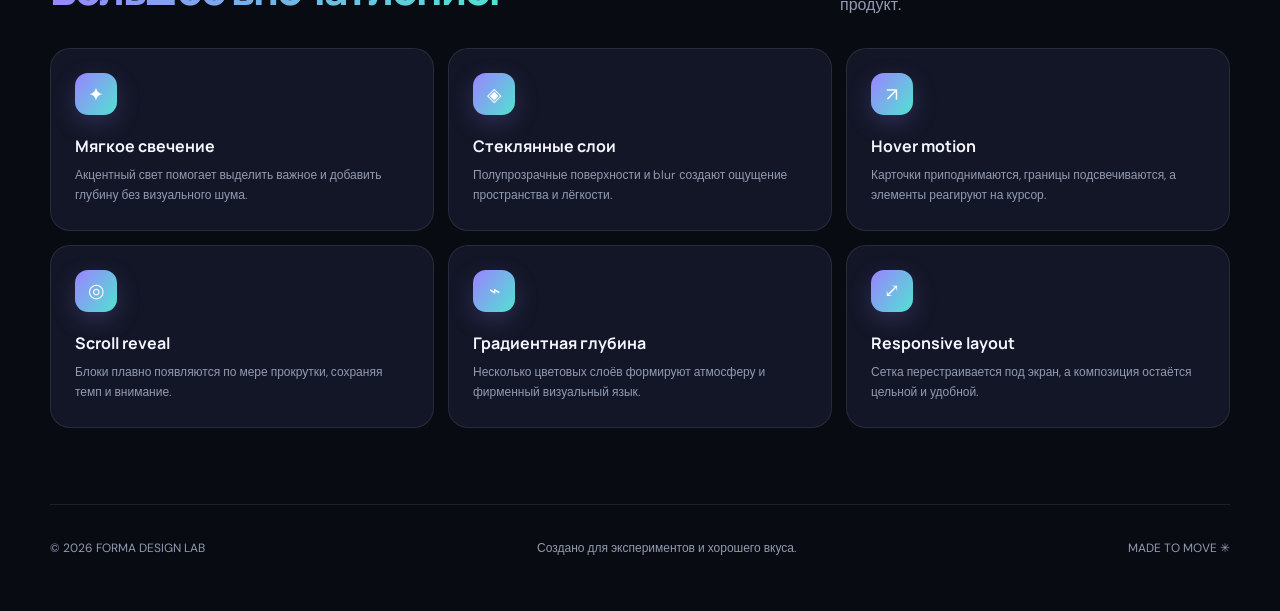
==== commit 76e40137: "Clarify portable CSS and JSON theme export instructions" ====
--- a/index.html
+++ b/index.html
@@ -42,9 +42,9 @@
  <div class="setting"><div class="setting-top"><label>Aurora background</label><button class="setting-switch" id="auroraSwitch" aria-label="Переключить aurora фон"><span></span></button></div><div class="setting-hint">Живые цветовые переливы на заднем плане.</div></div>
  <div class="setting"><div class="setting-top"><label>Particle field</label><button class="setting-switch" id="particlesSwitch" aria-label="Переключить частицы"><span></span></button></div><div class="setting-hint">Лёгкая интерактивная система частиц.</div></div>
  <div class="settings-divider">Перенос настроек</div>
- <div class="setting"><div class="setting-hint">Сохрани свой профиль и перенеси его на другой сайт с FORMA Design Engine.</div><div class="settings-export-row"><button class="btn btn-outline" id="exportSettings">Экспорт JSON</button><button class="btn btn-outline" id="importSettings">Импорт JSON</button><input id="importSettingsFile" type="file" accept="application/json,.json" hidden></div></div>
+ <div class="setting"><div class="setting-hint">JSON — чтобы передать мне или сохранить набор параметров. CSS — чтобы подключить оформление к своему сайту через один link.</div><div class="settings-export-row"><button class="btn btn-outline" id="exportSettings">Экспорт JSON</button><button class="btn btn-outline" id="importSettings">Импорт JSON</button><input id="importSettingsFile" type="file" accept="application/json,.json" hidden></div></div>
 
- <div class="settings-actions"><button class="btn btn-outline" id="settingsReset">Сбросить</button><button class="btn btn-primary" id="settingsDone">Экспортировать CSS ↓</button></div>
+ <div class="settings-actions"><button class="btn btn-outline" id="settingsReset">Сбросить</button><button class="btn btn-primary" id="settingsDone">Скачать CSS-тему</button><div class="setting-hint" style="flex-basis:100%">На своём сайте добавь в head: <code>&lt;link rel="stylesheet" href="./forma-theme.css"&gt;</code>. JSON-профиль можно загрузить обратно через «Импорт JSON» или отправить мне.</div></div>
 </section>
 <section class="shell section reveal" id="palettes"><div class="section-head"><div><div class="eyebrow">01 / COLOR SYSTEM</div><h2>Найди свой <span class="gradient-text">оттенок.</span></h2></div><p>Нажми на любую палитру — весь интерфейс мгновенно изменит характер. Выбор сохраняется на этом устройстве.</p></div><div class="palette-grid" id="paletteGrid"></div></section>
 <section class="shell section reveal" id="interactions"><div class="section-head"><div><div class="eyebrow">02 / MICRO INTERACTIONS</div><h2>Интерфейс отвечает.</h2></div><p>Хороший интерфейс не просто выглядит красиво. Он даёт понятную обратную связь на каждое действие.</p></div><div class="demo-grid"><article class="panel"><h3>Кнопки и состояния</h3><p class="muted">Наведи курсор, нажми и почувствуй движение. У каждого состояния своя маленькая реакция.</p><div class="button-row"><button class="btn btn-primary" data-toast="Готово! Действие выполнено">Нажми меня ↗</button><button class="btn btn-soft" data-toast="Сохранено в избранное">Сохранить ♡</button><button class="btn btn-outline" id="shakeBtn">Проверить эффект</button></div><div class="interaction"><button class="toggle" id="toggle"><span></span></button><span class="muted" id="toggleText">Переключатель выключен</span></div><input class="demo-input" placeholder="Нажми сюда — появится focus-состояние"></article><article class="panel"><h3>Живой отклик</h3><p class="muted">Попробуй переключить состояние или изменить интенсивность эффекта.</p><div class="motion-demo" id="motionDemo"><div class="motion-ball"></div><span class="motion-label">НАВЕДИ НА ПОЛЕ</span></div><label class="muted" for="intensity">Интенсивность свечения <b id="intensityValue">22%</b></label><input class="range" id="intensity" type="range" min="5" max="60" value="22"></article></div></section>
--- a/design-engine.css
+++ b/design-engine.css
@@ -114,3 +114,5 @@
 .settings-panel-inline .setting input[type=range]{max-width:100%}
 .settings-panel-inline .section-head{margin-bottom:20px}
 @media(max-width:560px){.settings-panel-inline{width:calc(100% - 30px)!important;padding:48px 0!important}.settings-panel-inline .settings-actions .btn{width:100%}}
+
+body>header,body>main,body>footer{filter:brightness(var(--forma-brightness,1))}
